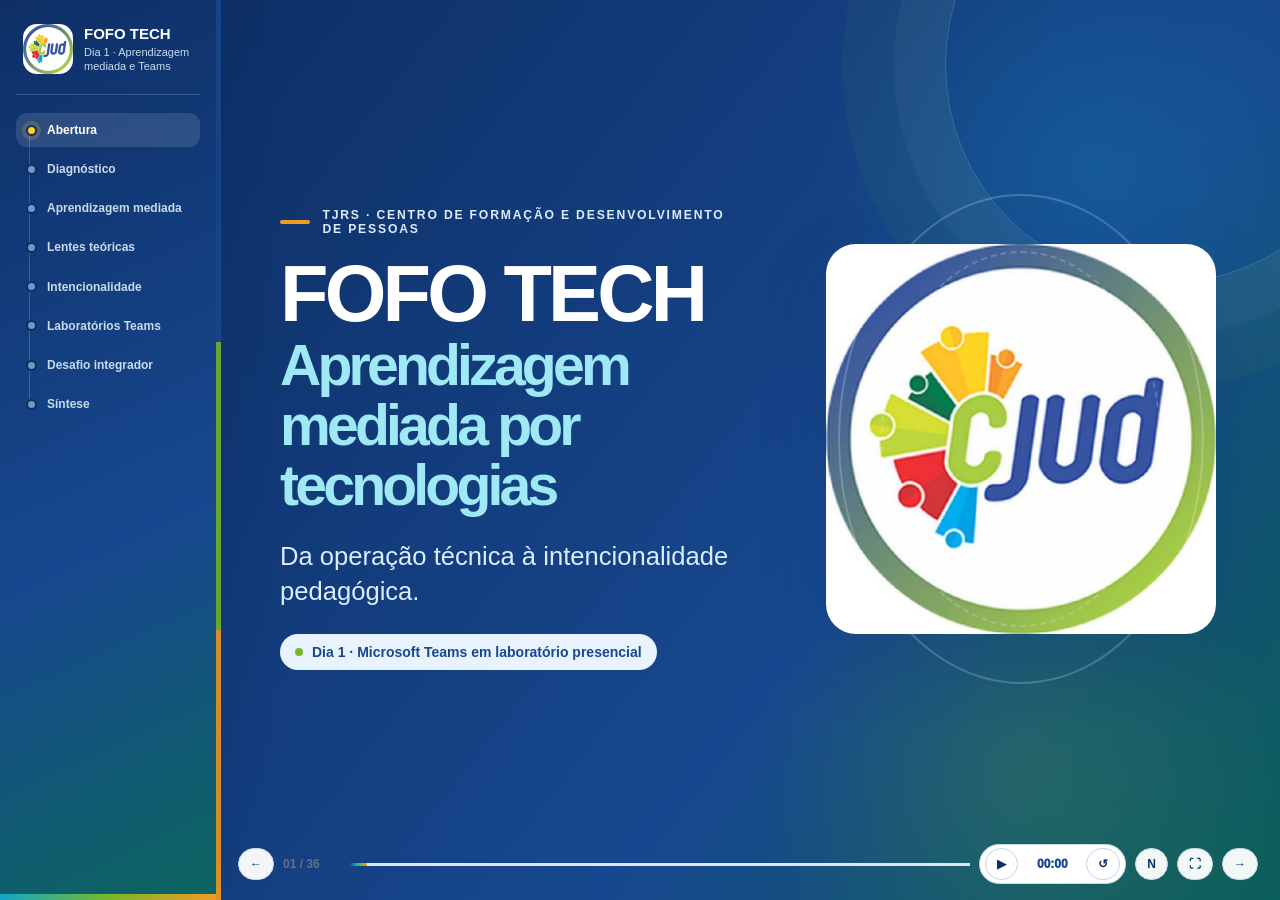
==== index.html @ 4499b5b6 "Publica apresentação FOFO TECH Dia 1 v0.2" ====
<!doctype html>
<html lang="pt-BR">
<head>
<meta charset="utf-8">
<meta name="viewport" content="width=device-width,initial-scale=1">
<title>FOFO TECH · Dia 1 · Aprendizagem mediada e Microsoft Teams</title>
<meta name="description" content="Apresentação interativa do Dia 1 do FOFO TECH para o TJRS.">
<style>
:root{
  --blue:#17488f;--navy:#0e2f66;--cyan:#12a7c7;--green:#76b82a;--orange:#f39a24;--yellow:#ffd21d;
  --ink:#15243a;--muted:#617087;--paper:#fff;--wash:#f4f8fc;--line:#dce5ef;
  --shadow:0 24px 70px rgba(14,47,102,.15);--soft-shadow:0 18px 55px rgba(14,47,102,.12);--side:216px;--ease:cubic-bezier(.22,1,.36,1)
}
*{box-sizing:border-box}html,body{width:100%;height:100%;margin:0;overflow:hidden;background:var(--navy);color:var(--ink)}
body{font-family:"Aptos","Segoe UI Variable Display","Segoe UI",Arial,sans-serif}button,input{font:inherit}
.sidebar{position:fixed;z-index:50;inset:0 auto 0 0;width:var(--side);padding:24px 16px 84px;color:#fff;background:linear-gradient(155deg,var(--navy),var(--blue) 60%,#0c665f);box-shadow:12px 0 38px rgba(9,45,92,.18);transition:.35s var(--ease)}
.sidebar:after{content:"";position:absolute;left:0;right:0;bottom:0;height:6px;background:linear-gradient(90deg,var(--cyan),var(--green),var(--orange))}
.brand{display:flex;align-items:center;gap:11px;padding:0 7px 20px;border-bottom:1px solid rgba(255,255,255,.16)}.brand img{width:50px;height:50px;border-radius:14px;object-fit:cover}.brand b{display:block;font-size:15px}.brand span{display:block;margin-top:4px;color:#c7ddf2;font-size:11px;line-height:1.25}
.nav{position:relative;display:grid;gap:5px;margin-top:18px}.nav:before{content:"";position:absolute;left:13px;top:14px;bottom:14px;width:1px;background:rgba(255,255,255,.18)}.nav button{position:relative;display:flex;align-items:center;gap:10px;width:100%;padding:10px;border:0;border-radius:11px;color:#c9dbed;background:transparent;text-align:left;font-size:12px;font-weight:750;line-height:1.18;cursor:pointer}.nav button:before{content:"";z-index:1;flex:0 0 auto;width:7px;height:7px;border:2px solid var(--navy);border-radius:50%;background:#7298c1}.nav button:hover,.nav button.active{color:#fff;background:rgba(255,255,255,.12)}.nav button.active:before{background:var(--yellow);box-shadow:0 0 0 4px rgba(255,210,29,.18)}
.deck{position:fixed;inset:0 0 0 var(--side);background:#fff;box-shadow:-14px 0 44px rgba(4,22,45,.18)}.slide{position:absolute;inset:0;display:grid;align-content:center;padding:50px clamp(58px,5vw,88px) 72px;overflow:hidden;background:radial-gradient(circle at 92% 12%,rgba(118,184,42,.08),transparent 28%),radial-gradient(circle at 84% 88%,rgba(243,154,36,.07),transparent 25%),linear-gradient(135deg,#fff 0 68%,#f2f7fc 100%);opacity:0;visibility:hidden;transform:translateX(4%) scale(.992);transition:opacity .28s var(--ease),transform .35s var(--ease),visibility 0s .4s}.slide.active{opacity:1;visibility:visible;transform:none;transition-delay:0s}.slide.leaving{visibility:visible;opacity:0;transform:translateX(-4%)}.slide>*{position:relative;z-index:3}.slide:before{content:"";position:absolute;right:-8vw;top:-12vw;width:34vw;aspect-ratio:1;border:1px solid rgba(23,72,143,.12);border-radius:50%;box-shadow:0 0 0 4vw rgba(18,167,199,.035),0 0 0 8vw rgba(118,184,42,.025)}.slide:after{content:"";position:absolute;left:0;top:0;width:5px;height:100%;background:linear-gradient(var(--blue) 0 38%,var(--green) 38% 70%,var(--orange) 70%)}
.circuit{position:absolute!important;z-index:1!important;inset:auto 3vw 3vh auto;width:min(38vw,610px);height:min(34vh,330px);opacity:.15}.circuit path{fill:none;stroke:var(--blue);stroke-width:2}.circuit circle{fill:var(--orange)}
h1,h2,h3,p{margin:0}h1,h2{max-width:1160px;font-family:"Aptos Display","Segoe UI Variable Display","Segoe UI",sans-serif;line-height:1.02;letter-spacing:-.048em}h1{font-size:clamp(52px,6.3vw,98px);font-weight:800}h2{font-size:clamp(42px,4.15vw,64px);font-weight:800}h3{font-size:clamp(22px,2.2vw,34px);line-height:1.08}.blue{color:var(--blue)}.green{color:#4f892f}.orange{color:#cb650f}.cyan{color:#087f99}.lead{max-width:1030px;margin-top:24px;color:var(--muted);font-size:clamp(20px,2vw,29px);line-height:1.4}.micro{color:var(--muted);font-size:clamp(13px,1.05vw,17px);line-height:1.4}.kicker{display:flex;align-items:center;gap:12px;margin-bottom:18px;color:var(--blue);font-size:clamp(12px,.95vw,15px);font-weight:900;letter-spacing:.15em;text-transform:uppercase}.kicker:before{content:"";width:36px;height:4px;border-radius:4px;background:var(--orange)}
.cover{color:#fff;background:radial-gradient(circle at 82% 18%,rgba(18,167,199,.2),transparent 23%),radial-gradient(circle at 76% 86%,rgba(118,184,42,.18),transparent 24%),linear-gradient(128deg,var(--navy),var(--blue) 62%,#0b5f59)}.cover:before{border-color:rgba(255,255,255,.18);box-shadow:0 0 0 4vw rgba(255,255,255,.035),0 0 0 8vw rgba(118,184,42,.05)}.cover .cover-grid{display:grid;grid-template-columns:1.28fr .72fr;gap:6vw;align-items:center}.cover .kicker,.cover .lead{color:#dcecff}.cover h1{font-size:clamp(58px,6.2vw,100px)}.cover h1 span{display:block;color:#9fe8f5;font-size:.72em;line-height:1.05}.logo-stage{position:relative;display:grid;place-items:center;min-height:58vh}.logo-stage:before,.logo-stage:after{content:"";position:absolute;border:2px solid rgba(255,255,255,.2);border-radius:50%}.logo-stage:before{inset:3%}.logo-stage:after{inset:14%;border-style:dashed}.logo-stage img{width:min(31vw,390px);aspect-ratio:1;object-fit:cover;border-radius:30px;box-shadow:var(--shadow)}
.pill{display:inline-flex;align-items:center;gap:9px;margin-top:24px;padding:10px 15px;border-radius:999px;background:#e8f3ff;color:var(--blue);font-size:14px;font-weight:850}.pill:before{content:"";width:8px;height:8px;border-radius:50%;background:var(--green)}
.split{display:grid;grid-template-columns:1.04fr .96fr;gap:clamp(34px,5vw,84px);align-items:center}.portrait{height:min(67vh,680px);overflow:hidden;border-radius:28px;background:var(--navy);box-shadow:var(--shadow);position:relative}.portrait:after{content:"";position:absolute;inset:0;border:1px solid rgba(255,255,255,.35);border-radius:inherit}.portrait img{width:100%;height:100%;object-fit:cover;object-position:center top}.bio h2{font-size:clamp(42px,4.7vw,74px)}.bio p{margin-top:18px;color:var(--muted);font-size:clamp(16px,1.28vw,20px);line-height:1.5}.tags{display:flex;flex-wrap:wrap;gap:8px;margin-top:22px}.tag{padding:8px 12px;border-radius:999px;background:#eaf3ff;color:var(--blue);font-size:12px;font-weight:850}
.grid{display:grid;grid-template-columns:repeat(var(--cols,3),1fr);gap:15px;margin-top:30px;max-width:1220px}.card{min-height:164px;padding:24px;border:1px solid var(--line);border-radius:20px;background:rgba(255,255,255,.94);box-shadow:0 10px 28px rgba(9,45,92,.06)}.card b{display:block;margin-bottom:13px;color:var(--blue);font-size:12px;font-weight:950;letter-spacing:.12em;text-transform:uppercase}.card p{font-size:clamp(16px,1.45vw,22px);line-height:1.3}.card small{display:block;margin-top:9px;color:var(--muted);font-size:clamp(13px,1vw,16px);line-height:1.4}.card.orange{border-top:5px solid var(--orange)}.card.green{border-top:5px solid var(--green)}.card.cyan{border-top:5px solid var(--cyan)}
.flow{display:flex;align-items:stretch;gap:10px;margin-top:34px;max-width:1220px}.step{position:relative;flex:1;display:grid;place-items:center;min-height:126px;padding:20px 14px;border:1px solid var(--line);border-radius:18px;background:#fff;text-align:center;font-size:clamp(15px,1.25vw,20px);font-weight:850}.step:not(:last-child):after{content:"›";position:absolute;z-index:5;right:-14px;top:50%;translate:0 -50%;display:grid;place-items:center;width:27px;height:27px;border-radius:50%;background:var(--orange);color:#fff;font-size:24px}.step span{display:block;margin-bottom:9px;color:var(--cyan);font-size:11px;letter-spacing:.1em}.step.hot{color:#fff;background:var(--blue);border-color:var(--blue)}.step.hot span{color:#bfefff}
.agenda{display:grid;grid-template-columns:1fr 1fr;gap:12px 32px;margin-top:28px;max-width:1160px}.agenda div{display:grid;grid-template-columns:74px 1fr;align-items:center;padding:14px 0;border-bottom:1px solid var(--line);font-size:clamp(16px,1.28vw,20px)}.agenda strong{color:var(--blue);font-size:1.2em}.agenda span{color:var(--muted)}
.case{max-width:1160px;padding:31px 37px;border-left:8px solid var(--orange);border-radius:0 22px 22px 0;background:#fff7ed;box-shadow:var(--shadow);font-size:clamp(23px,2.3vw,36px);line-height:1.35}.case em{color:var(--blue);font-style:normal;font-weight:850}.activity{--activity:var(--orange)}.activity:after{background:var(--activity)}.activity-meta{display:flex;flex-wrap:wrap;gap:9px;margin-top:21px}.activity-meta span{padding:8px 12px;border-radius:999px;background:#fff0df;color:#9a4f0d;font-size:13px;font-weight:850}.activity-meta span:first-child:before{content:"◷ ";font-size:16px}.activity-guide{display:grid;grid-template-columns:repeat(var(--cols,3),1fr);gap:14px;margin-top:27px;max-width:1200px}.activity-guide>div{padding:22px;border:1px solid var(--line);border-radius:18px;background:#fff}.activity-guide b{display:block;color:var(--blue);font-size:13px;letter-spacing:.1em;text-transform:uppercase}.activity-guide p,.activity-guide li{margin-top:10px;font-size:clamp(15px,1.2vw,19px);line-height:1.38}.activity-guide ol,.activity-guide ul{margin:8px 0 0;padding-left:20px}
.quote{max-width:1140px;font-size:clamp(39px,5vw,77px);line-height:1.07;letter-spacing:-.04em}.quote strong{color:var(--blue)}
.network{position:relative;width:min(77vh,720px);aspect-ratio:1;margin:auto}.network svg{position:absolute;inset:0;width:100%;height:100%}.network line{stroke:#a9c2db;stroke-width:2}.network-core{position:absolute;left:50%;top:50%;translate:-50% -50%;display:grid;place-items:center;width:30%;aspect-ratio:1;padding:18px;border-radius:50%;background:var(--blue);color:#fff;text-align:center;font-size:clamp(18px,1.8vw,27px);font-weight:900;box-shadow:0 18px 45px rgba(9,45,92,.25)}.node{position:absolute;width:31%;min-height:90px;display:grid;place-items:center;padding:13px;border:1px solid var(--line);border-radius:17px;background:#fff;box-shadow:0 9px 24px rgba(9,45,92,.08);text-align:center;font-size:clamp(13px,1.05vw,17px);font-weight:850}.n1{left:34.5%;top:0}.n2{right:0;top:25%}.n3{right:6%;bottom:8%}.n4{left:6%;bottom:8%}.n5{left:0;top:25%}
.matrix{width:min(1200px,100%);margin-top:27px;border-collapse:separate;border-spacing:0;overflow:hidden;border:1px solid var(--line);border-radius:18px;background:#fff;box-shadow:0 11px 30px rgba(9,45,92,.06);font-size:clamp(13px,1.02vw,17px)}.matrix th,.matrix td{padding:14px 16px;text-align:left;vertical-align:top;border-bottom:1px solid var(--line)}.matrix th{background:var(--blue);color:#fff;font-size:.8em;text-transform:uppercase;letter-spacing:.07em}.matrix tr:last-child td{border-bottom:0}.matrix td+td{border-left:1px solid var(--line)}.matrix td:first-child{color:var(--blue);font-weight:900}
.formula{display:grid;grid-template-columns:repeat(8,1fr);gap:8px;margin-top:34px;max-width:1250px}.formula div{position:relative;display:grid;place-items:center;min-height:120px;padding:15px;border:1px solid var(--line);border-radius:16px;background:#fff;text-align:center;font-size:clamp(14px,1.05vw,18px);font-weight:850}.formula div:not(:last-child):after{content:"›";position:absolute;right:-11px;z-index:4;color:var(--orange);font-size:26px}.formula div:nth-child(7){background:#eaf5ff;color:var(--blue)}.formula div:nth-child(8){background:var(--blue);color:#fff}
.lab{display:grid;grid-template-columns:.83fr 1.17fr;gap:34px;align-items:stretch;margin-top:24px;max-width:1210px}.lab-side{padding:27px;border-radius:22px;background:linear-gradient(145deg,var(--navy),var(--blue));color:#fff}.lab-side span{font-size:12px;font-weight:900;letter-spacing:.13em;text-transform:uppercase;color:#bceef7}.lab-side h3{margin-top:14px;font-size:clamp(29px,3vw,45px)}.lab-side p{margin-top:17px;color:#d8e7f6;font-size:clamp(15px,1.2vw,19px);line-height:1.42}.lab-body{display:grid;grid-template-columns:1fr 1fr;gap:14px}.lab-body div{padding:21px;border:1px solid var(--line);border-radius:18px;background:#fff}.lab-body b{display:block;margin-bottom:10px;color:var(--orange);font-size:12px;letter-spacing:.1em;text-transform:uppercase}.lab-body p{font-size:clamp(15px,1.16vw,18px);line-height:1.38}
.check{display:grid;gap:10px;margin-top:27px;max-width:1120px}.check div{display:grid;grid-template-columns:34px 1fr;gap:13px;align-items:center;padding:13px 16px;border:1px solid var(--line);border-radius:14px;background:#fff;font-size:clamp(16px,1.25vw,20px)}.check div:before{content:"✓";display:grid;place-items:center;width:30px;height:30px;border-radius:50%;background:#eaf6e4;color:#4f892f;font-weight:950}
.bigword{font-size:clamp(70px,11.5vw,174px);font-weight:950;line-height:.82;letter-spacing:-.07em;color:var(--blue)}
.chrome{position:fixed;z-index:60;left:calc(var(--side) + 22px);right:22px;bottom:16px;display:flex;align-items:center;gap:9px;color:var(--muted);font-size:12px;font-weight:850}.progress{height:3px;flex:1;background:#dce6ef}.progress i{display:block;height:100%;background:linear-gradient(90deg,var(--blue),var(--cyan),var(--green),var(--orange));transition:width .25s var(--ease)}.control{border:1px solid #c9d6e4;border-radius:999px;padding:8px 11px;background:rgba(255,255,255,.95);color:var(--navy);cursor:pointer}.control:hover,.control:focus-visible{outline:0;border-color:var(--blue);box-shadow:0 0 0 3px rgba(23,72,143,.12)}.counter{min-width:58px}.timer-wrap{position:relative}.timerbox{display:flex;align-items:center;gap:5px;padding:3px 5px;border:1px solid #c9d6e4;border-radius:999px;background:#fff}.timer{min-width:58px;border:0;background:transparent;color:var(--blue);font-weight:950;font-variant-numeric:tabular-nums;cursor:pointer}.timerbox.running{border-color:var(--green);box-shadow:0 0 0 3px rgba(118,184,42,.13)}.timerbox.done{border-color:var(--orange);background:#fff0e3}.timer-panel{position:absolute;right:0;bottom:calc(100% + 12px);width:320px;padding:18px;border:1px solid #c9d6e4;border-radius:20px;background:#fff;box-shadow:var(--shadow);opacity:0;visibility:hidden;translate:0 8px;transition:.2s var(--ease)}.timer-panel.open{opacity:1;visibility:visible;translate:0}.timer-panel-head{display:flex;justify-content:space-between;align-items:center;margin-bottom:13px}.timer-panel-head b{color:var(--navy);font-size:15px}.timer-close{border:0;background:transparent;font-size:21px;cursor:pointer}.timer-fields{display:grid;grid-template-columns:1fr 18px 1fr;align-items:end;gap:8px}.timer-field label{display:block;margin-bottom:5px;color:var(--muted);font-size:10px;text-transform:uppercase;letter-spacing:.1em}.timer-field input{width:100%;padding:9px;border:1px solid #c9d6e4;border-radius:10px;color:var(--navy);font-size:21px;font-weight:900;text-align:center}.timer-separator{padding-bottom:10px;color:var(--blue);font-size:22px;text-align:center}.timer-presets{display:flex;gap:6px;margin:12px 0}.timer-presets button{flex:1;padding:7px 3px;border:1px solid var(--line);border-radius:9px;background:var(--wash);color:var(--blue);font-size:11px;font-weight:900;cursor:pointer}.timer-actions{display:grid;grid-template-columns:1fr 1fr;gap:8px}.timer-actions button{padding:10px;border:0;border-radius:10px;background:var(--blue);color:#fff;font-size:12px;font-weight:900;cursor:pointer}.timer-actions button:last-child{background:#4f892f}
.notes{position:fixed;z-index:70;left:calc(var(--side) + 50%);bottom:58px;width:min(900px,calc(100% - var(--side) - 44px));max-height:44vh;overflow:auto;translate:-50% 25px;padding:19px 23px;border:1px solid #c9d6e4;border-radius:18px;background:rgba(255,255,255,.98);box-shadow:var(--shadow);opacity:0;visibility:hidden;transition:.25s var(--ease);line-height:1.45}.notes.show{opacity:1;visibility:visible;translate:-50% 0}.notes b{display:block;margin-bottom:5px;color:var(--blue)}.notes span{white-space:pre-line}.menu-toggle{position:fixed;z-index:85;left:18px;top:18px;display:none;width:45px;height:45px;place-items:center;border:1px solid #c9d6e4;border-radius:50%;background:#fff;color:var(--blue);font-size:22px;cursor:pointer}.menu-shade{position:fixed;z-index:45;inset:0;display:none;background:rgba(4,22,45,.42)}
:fullscreen,html.fullscreen-mode{--side:0px}:fullscreen .sidebar,html.fullscreen-mode .sidebar{transform:translateX(-105%);opacity:0;visibility:hidden;pointer-events:none}:fullscreen .deck,html.fullscreen-mode .deck{left:0}:fullscreen .chrome,html.fullscreen-mode .chrome{left:22px}:fullscreen .notes,html.fullscreen-mode .notes{left:50%;width:min(900px,calc(100% - 44px))}:fullscreen .menu-toggle,html.fullscreen-mode .menu-toggle{display:grid}:fullscreen.menu-open .sidebar,html.fullscreen-mode.menu-open .sidebar{transform:none;width:310px;opacity:1;visibility:visible;pointer-events:auto}:fullscreen.menu-open .menu-shade,html.fullscreen-mode.menu-open .menu-shade{display:block}
@media(max-width:980px){:root{--side:0px}.sidebar{display:none}.deck{left:0;box-shadow:none}.chrome{left:15px;right:15px}.slide{align-content:start;padding:54px 34px 100px;overflow-y:auto;overscroll-behavior:contain}.cover .cover-grid,.split,.lab{grid-template-columns:1fr}.logo-stage,.portrait{display:none}.grid{--cols:1!important}.formula{grid-template-columns:repeat(2,1fr)}.flow{display:grid;grid-template-columns:1fr 1fr}.notes{left:50%;width:calc(100% - 34px)}}
@media(max-width:640px){.slide{padding:62px 18px 104px}.slide h1{font-size:clamp(40px,14vw,50px)}.slide h2{font-size:clamp(30px,10vw,44px)}.card{min-height:0}.flow,.formula,.agenda,.activity-guide,.lab-body{grid-template-columns:1fr}.chrome{gap:5px}.progress{display:none}.control{padding:8px 9px}.timer-panel{position:fixed;left:14px;right:14px;bottom:72px;width:auto}}
@media(max-height:760px){.slide{padding-top:34px;padding-bottom:66px}.card{min-height:130px;padding:18px}.grid{margin-top:20px}.portrait{height:61vh}.activity-guide{margin-top:18px}.lab{margin-top:15px}.lab-side,.lab-body div{padding:17px}}
@media(prefers-reduced-motion:reduce){*,*::before,*::after{animation:none!important;transition:none!important}}
</style>
</head>
<body>
<button class="menu-toggle" id="menuToggle" aria-label="Abrir menu" aria-expanded="false" aria-controls="sidebar">☰</button><div class="menu-shade" id="menuShade"></div>
<aside class="sidebar" id="sidebar"><div class="brand"><img src="assets/logo-cjud.jpg" alt="Logo CJUD"><div><b>FOFO TECH</b><span>Dia 1 · Aprendizagem mediada e Teams</span></div></div><nav class="nav" id="nav" aria-label="Tópicos da apresentação"></nav></aside>
<main class="deck" id="deck">

<section class="slide cover active" data-topic="0" data-title="Capa" data-note="Abra situando o FOFO TECH como formação para decisões pedagógicas apoiadas por tecnologia. Reforce que o curso acontece presencialmente em laboratório e que as ferramentas serão experimentadas como meios, nunca como finalidade."><div class="cover-grid"><div><span class="kicker">TJRS · Centro de Formação e Desenvolvimento de Pessoas</span><h1>FOFO TECH<span>Aprendizagem mediada por tecnologias</span></h1><p class="lead">Da operação técnica à intencionalidade pedagógica.</p><span class="pill">Dia 1 · Microsoft Teams em laboratório presencial</span></div><div class="logo-stage"><img src="assets/logo-cjud.jpg" alt="Logo do CJUD"></div></div></section>

<section class="slide" data-topic="0" data-title="Fernando de Assis Alves" data-note="Apresente Fernando destacando a integração entre educação, comunicação e tecnologias. Evite ler o currículo; conecte a trajetória ao propósito do encontro."><div class="split"><div class="bio"><span class="kicker">Instrutor</span><h2>Fernando de Assis Alves</h2><p>Pedagogo, mestre em Educação e Comunicação pela UnB, doutorando em Educação pela Universidade de Lisboa e em Educação, Comunicação e Tecnologias pela UnB. Especialista em Gestão Pública e Sociedade.</p><p>Servidor do STJ, professor e formador na administração pública. Atua com educação, tecnologias, comunicação, inovação, inteligência artificial, políticas públicas e desenvolvimento de competências complexas.</p><div class="tags"><span class="tag">Educação</span><span class="tag">Tecnologias</span><span class="tag">Gestão pública</span><span class="tag">Competências</span></div></div><div class="portrait"><img src="assets/instrutor-fernando.jpg" alt="Fernando de Assis Alves"></div></div></section>

<section class="slide" data-topic="0" data-title="Ânderson Porto" data-note="Apresente Ânderson pela perspectiva aplicada: conceitos precisam se transformar em escolhas possíveis de desenho, mediação e avaliação. Conecte a especialização em tecnologias educacionais ao tema do dia."><div class="split"><div class="bio"><span class="kicker">Instrutor</span><h2>Ânderson Porto</h2><p>Facilitador, palestrante e instrutor há mais de 12 anos em programas formativos para órgãos do Poder Judiciário. Mestrando em Gestão Pública pela UnB e especialista em Inovação em Tecnologias Educacionais.</p><p>Atua em educação corporativa, desenho instrucional, desenvolvimento de lideranças, comunicação, negociação, inovação e equipes híbridas. Criador do Canvas de Negociação Criativa.</p><div class="tags"><span class="tag">Educação corporativa</span><span class="tag">Desenho instrucional</span><span class="tag">Inovação</span><span class="tag">Facilitação</span></div></div><div class="portrait"><img src="assets/instrutor-anderson.png" alt="Ânderson Porto"></div></div></section>

<section class="slide" data-topic="0" data-title="Nosso pacto de aprendizagem" data-note="Combine o uso do laboratório: prática direta, ajuda entre pares e cuidado com dados. Explique que o erro técnico será tratado como informação para aprender, não como constrangimento."><span class="kicker">Como vamos trabalhar</span><h2>Presença, prática e <span class="blue">propósito</span></h2><div class="grid" style="--cols:4"><div class="card cyan"><b>Experimentar</b><p>Operar recursos nas estações do laboratório.</p></div><div class="card green"><b>Conectar</b><p>Relacionar cada função a uma ação de aprendizagem.</p></div><div class="card orange"><b>Questionar</b><p>Avaliar ganhos, limites, riscos e alternativas.</p></div><div class="card"><b>Produzir</b><p>Sair com uma microatividade aplicável.</p></div></div></section>

<section class="slide" data-topic="0" data-title="Percurso do Dia 1" data-note="Apresente a lógica do dia. Os percentuais são deliberados enquanto a carga horária não estiver confirmada. Mostre que a maior parcela é prática."><span class="kicker">Arquitetura do Dia 1</span><h2>Compreender, experimentar, <span class="green">produzir</span></h2><div class="agenda"><div><strong>15%</strong><span>Diagnóstico e conhecimentos prévios</span></div><div><strong>20%</strong><span>Aprendizagem mediada e lentes teóricas</span></div><div><strong>45%</strong><span>Laboratórios técnico-pedagógicos</span></div><div><strong>15%</strong><span>Desafio integrador e feedback</span></div><div><strong>5%</strong><span>Síntese e ticket de saída</span></div></div></section>

<section class="slide" data-topic="0" data-title="Resultado do Dia 1" data-note="Leia o resultado e destaque os verbos observáveis: combinar, explicar e definir. Isso servirá de régua para selecionar o que entra ou não no dia."><span class="kicker">Ao final do Dia 1</span><div class="quote">Combinar recursos do Microsoft Teams em uma <strong>microatividade ativa</strong>, explicando a função pedagógica de cada recurso e definindo evidência, feedback, acessibilidade e contingência.</div></section>

<section class="slide activity" data-topic="1" data-title="Diagnóstico: ponto de partida" data-note="Peça que cada participante acesse o Forms em sua estação. Circule pelo laboratório e observe dificuldades de acesso sem expor ninguém. O timer pode ser ajustado clicando no relógio da barra inferior."><span class="kicker">Atividade diagnóstica · Microsoft Forms</span><h2>Como você aprende para resolver problemas reais?</h2><div class="activity-guide" style="--cols:3"><div><b>Individual</b><p>Responda ao diagnóstico em sua estação.</p></div><div><b>Em dupla</b><p>Compare um episódio de aprendizagem com a pessoa ao lado.</p></div><div><b>No coletivo</b><p>Observe padrões agregados, sem identificar respostas.</p></div></div><div class="activity-meta"><span>Tempo configurável</span><span>Uma estação por pessoa ou dupla</span><span>Sem finalidade classificatória</span></div></section>

<section class="slide activity" data-topic="1" data-title="Pergunta geradora" data-note="Dê tempo de silêncio antes das respostas. Pergunte onde estava o conhecimento e como a pessoa soube que aquela fonte era confiável."><span class="kicker">Evocação de experiência</span><div class="case">Pense em algo relevante que você aprendeu recentemente para resolver um problema profissional. <em>Onde estava o conhecimento de que você precisava?</em></div><div class="grid" style="--cols:3"><div class="card"><b>Pessoas</b><p>Quem ajudou a compreender, testar ou decidir?</p></div><div class="card"><b>Fontes</b><p>Que documentos, sistemas ou comunidades entraram na rede?</p></div><div class="card"><b>Critério</b><p>Como você avaliou a confiabilidade?</p></div></div></section>

<section class="slide" data-topic="1" data-title="Leitura do diagnóstico" data-note="Não use o diagnóstico para classificar participantes. Mostre como ele altera decisões: agrupamento, ritmo, exemplos e apoio técnico."><span class="kicker">Diagnóstico que regula o ensino</span><h2>Dados só têm valor quando <span class="orange">mudam a ação</span></h2><div class="flow"><div class="step"><span>1</span>Escutar repertórios</div><div class="step"><span>2</span>Identificar barreiras</div><div class="step"><span>3</span>Formar pares complementares</div><div class="step hot"><span>4</span>Ajustar mediação</div></div></section>

<section class="slide" data-topic="2" data-title="Tecnologia modifica a aprendizagem" data-note="Problematize a ideia de tecnologia como mero suporte. Peça exemplos de mudanças em tempo, espaço, autoria, memória e avaliação."><span class="kicker">Aprendizagem mediada</span><div class="quote">A tecnologia não apenas transporta conteúdos. Ela modifica <strong>o que fazemos, com quem fazemos e o que se torna visível.</strong></div></section>

<section class="slide" data-topic="2" data-title="O que se transforma" data-note="Faça leitura dialogada. Solicite um exemplo profissional para cada dimensão, evitando citar aplicativos sem descrever a mudança pedagógica."><span class="kicker">Seis dimensões</span><h2>O que muda quando a mediação é tecnológica?</h2><div class="grid" style="--cols:3"><div class="card"><b>Acesso</b><p>Quando e onde chegamos às fontes.</p></div><div class="card"><b>Conexão</b><p>Com quem construímos entendimento.</p></div><div class="card"><b>Representação</b><p>Como tornamos ideias visíveis.</p></div><div class="card"><b>Autoria</b><p>Quem cria, combina e transforma.</p></div><div class="card"><b>Feedback</b><p>Que retorno chega, quando e para quê.</p></div><div class="card"><b>Memória</b><p>O que fica registrado e recuperável.</p></div></div></section>

<section class="slide activity" data-topic="2" data-title="Mapa da aprendizagem mediada" data-note="Abra o Whiteboard e peça que cada participante adicione um problema e os nós de sua rede. Depois, conectem os nós com verbos. Se a plataforma falhar, use notas adesivas físicas."><div class="split"><div><span class="kicker">Atividade · Microsoft Whiteboard</span><h2>Desenhe sua rede de aprendizagem</h2><p class="lead">Conecte o problema a pessoas, experiências, documentos, comunidades, sistemas e tentativas.</p><div class="activity-meta"><span>Tempo configurável</span><span>Edição simultânea</span><span>Debriefing presencial</span></div></div><div class="network"><svg viewBox="0 0 600 600" aria-hidden="true"><line x1="300" y1="300" x2="300" y2="70"/><line x1="300" y1="300" x2="515" y2="205"/><line x1="300" y1="300" x2="450" y2="500"/><line x1="300" y1="300" x2="150" y2="500"/><line x1="300" y1="300" x2="85" y2="205"/></svg><div class="network-core">Problema profissional</div><div class="node n1">Pessoas</div><div class="node n2">Fontes</div><div class="node n3">Tecnologias</div><div class="node n4">Experiências</div><div class="node n5">Critérios</div></div></div></section>

<section class="slide" data-topic="2" data-title="Potência e risco" data-note="Ajude o grupo a evitar dois extremos: determinismo tecnológico e rejeição automática. Toda ampliação de possibilidade pode trazer uma nova barreira ou risco."><span class="kicker">Leitura crítica</span><h2>Toda ampliação pede uma <span class="orange">nova responsabilidade</span></h2><table class="matrix"><thead><tr><th>Possibilidade</th><th>Pergunta crítica</th><th>Risco a observar</th></tr></thead><tbody><tr><td>Mais acesso</td><td>A fonte é confiável e compreensível?</td><td>Sobrecarga e desinformação</td></tr><tr><td>Mais conexão</td><td>Há interação com propósito?</td><td>Dispersão e exclusão</td></tr><tr><td>Mais registro</td><td>Quem acessa, por quanto tempo e para quê?</td><td>Exposição e vigilância</td></tr><tr><td>Mais automação</td><td>Que julgamento continua humano?</td><td>Dependência e opacidade</td></tr></tbody></table></section>

<section class="slide" data-topic="3" data-title="Lentes sobre aprendizagem" data-note="Apresente as teorias como lentes complementares. Nenhuma ferramenta pertence a uma teoria. O desenho da atividade e as relações estabelecidas é que evidenciam pressupostos."><span class="kicker">Teorias como lentes, não rótulos</span><h2>Uma experiência, diferentes explicações</h2><div class="grid" style="--cols:3"><div class="card"><b>Cognitivismo</b><p>Atenção, memória e conhecimentos prévios.</p></div><div class="card"><b>Socioconstrutivismo</b><p>Significados construídos com outras pessoas.</p></div><div class="card"><b>Teoria da Atividade</b><p>Artefatos transformam o sistema de ação.</p></div><div class="card"><b>Experiencial</b><p>Experiência, reflexão, conceito e teste.</p></div><div class="card"><b>Conectivismo</b><p>Construir e percorrer redes de fontes.</p></div><div class="card"><b>Andragogia e heutagogia</b><p>Experiência, relevância e autonomia.</p></div></div></section>

<section class="slide activity" data-topic="3" data-title="Jigsaw de lentes" data-note="Organize grupos especialistas presenciais. Cada grupo registra sua leitura num documento compartilhado. Depois, reorganize fisicamente os grupos para a integração."><span class="kicker">Atividade · Jigsaw presencial</span><h2>Explique o mesmo caso por uma lente</h2><div class="flow"><div class="step"><span>GRUPO ESPECIALISTA</span>Ler e interpretar</div><div class="step"><span>REGISTRO</span>Papel do participante, formador e tecnologia</div><div class="step"><span>NOVOS GRUPOS</span>Ensinar sua lente</div><div class="step hot"><span>SÍNTESE</span>Construir explicação integrada</div></div><div class="activity-meta"><span>Tempo configurável</span><span>Grupos presenciais</span><span>Documento compartilhado</span></div></section>

<section class="slide" data-topic="3" data-title="Matriz das lentes" data-note="Use a matriz para sistematizar a atividade. Insista que o papel da tecnologia depende do desenho e não de uma propriedade pedagógica intrínseca."><span class="kicker">Síntese comparativa</span><h2>O que cada lente nos ajuda a enxergar?</h2><table class="matrix"><thead><tr><th>Lente</th><th>Foco</th><th>Papel do formador</th><th>Papel possível da tecnologia</th></tr></thead><tbody><tr><td>Cognitiva</td><td>Processamento e repertório</td><td>Organizar, sinalizar, recuperar</td><td>Representar, praticar, dar retorno</td></tr><tr><td>Social</td><td>Interação e construção conjunta</td><td>Mediar diálogo e conflito produtivo</td><td>Conectar e tornar a coautoria visível</td></tr><tr><td>Experiencial</td><td>Ação, reflexão e nova tentativa</td><td>Propor experiência e debriefing</td><td>Simular, registrar e apoiar revisão</td></tr><tr><td>Conectiva</td><td>Rede, atualização e confiabilidade</td><td>Curar fontes e desenvolver critérios</td><td>Ampliar conexões e recuperar conhecimento</td></tr></tbody></table></section>

<section class="slide activity" data-topic="3" data-title="Controvérsia sobre conectivismo" data-note="Faça votação inicial no Forms. Divida grupos para defesa e crítica, depois troque as posições. A meta não é vencer, mas construir um argumento mais robusto."><span class="kicker">Controvérsia estruturada</span><div class="case"><em>“No trabalho contemporâneo, saber conectar-se à fonte certa é mais importante do que possuir o conhecimento.”</em></div><div class="activity-guide" style="--cols:4"><div><b>1 · Votar</b><p>Posição individual inicial.</p></div><div><b>2 · Argumentar</b><p>Defesa ou crítica com evidências.</p></div><div><b>3 · Trocar</b><p>Fortalecer a posição contrária.</p></div><div><b>4 · Revisar</b><p>Nova posição justificada.</p></div></div><div class="activity-meta"><span>Tempo configurável</span><span>Forms + debate presencial</span></div></section>

<section class="slide" data-topic="4" data-title="Nunca a ferramenta pela ferramenta" data-note="Este é o princípio central do curso. Faça uma pausa depois da frase. Peça um exemplo de tecnologia usada sem necessidade pedagógica clara."><span class="kicker">Princípio FOFO TECH</span><div class="bigword">NUNCA</div><p class="lead">a ferramenta pela ferramenta.</p></section>

<section class="slide" data-topic="4" data-title="Sequência de decisão" data-note="Leia da esquerda para a direita. A ferramenta vem ao final da cadeia. Se a necessidade, o objetivo ou a evidência mudarem, a escolha tecnológica também pode mudar."><span class="kicker">Alinhamento técnico-pedagógico</span><h2>Escolher tecnologia é a <span class="blue">última decisão</span></h2><div class="formula"><div>Necessidade</div><div>Competência</div><div>Objetivo</div><div>Atividade</div><div>Evidência</div><div>Feedback</div><div>Função tecnológica</div><div>Ferramenta</div></div></section>

<section class="slide" data-topic="4" data-title="Critérios de escolha" data-note="Mostre que adequação pedagógica é necessária, mas não suficiente. A escolha precisa ser viável, inclusiva, segura e sustentável."><span class="kicker">Decisão responsável</span><h2>Uma boa escolha passa por <span class="green">quatro filtros</span></h2><div class="grid" style="--cols:4"><div class="card"><b>Pedagógico</b><p>Objetivo, ação, evidência, feedback e mediação.</p></div><div class="card"><b>Técnico</b><p>Acesso, estabilidade, interoperabilidade e suporte.</p></div><div class="card"><b>Humano</b><p>Usabilidade, acessibilidade e carga cognitiva.</p></div><div class="card"><b>Institucional</b><p>Dados, permissões, custo, retenção e continuidade.</p></div></div></section>

<section class="slide" data-topic="5" data-title="Microciclo dos laboratórios" data-note="Explique que todos os laboratórios repetem a mesma lógica. Essa repetição reduz carga extrínseca e permite comparar ferramentas por sua função pedagógica."><span class="kicker">Padrão de prática</span><h2>Do problema ao debriefing</h2><div class="flow"><div class="step"><span>1</span>Problema pedagógico</div><div class="step"><span>2</span>Demonstração curta</div><div class="step"><span>3</span>Prática na estação</div><div class="step"><span>4</span>Tradução pedagógica</div><div class="step"><span>5</span>Evidência e feedback</div><div class="step hot"><span>6</span>Debriefing</div></div></section>

<section class="slide" data-topic="5" data-title="Teams no laboratório presencial" data-note="Esclareça que Teams é bancada digital de experimentação. A colaboração real ocorre entre pessoas presentes. Reuniões e salas simultâneas serão simuladas com áudio controlado."><span class="kicker">Premissa operacional</span><h2>O Teams é a bancada digital. <span class="orange">A aprendizagem acontece entre pessoas.</span></h2><div class="grid" style="--cols:3"><div class="card"><b>Demonstração</b><p>Curta, projetada e focada no essencial.</p></div><div class="card"><b>Prática</b><p>Em estação individual ou dupla com papéis alternados.</p></div><div class="card"><b>Mediação</b><p>Formadores circulam, questionam e devolvem.</p></div></div></section>

<section class="slide activity" data-topic="5" data-title="Laboratório 1: equipes e canais" data-note="Demonstre publicação, respostas em tópico, menções e arquivos. Em seguida, peça que cada dupla configure um canal de teste para um caso."><span class="kicker">Laboratório 1</span><div class="lab"><div class="lab-side"><span>Teams · canais e arquivos</span><h3>Comunidade ou depósito?</h3><p>Como sustentar uma comunidade de aprendizagem sem transformar o canal em arquivo morto?</p></div><div class="lab-body"><div><b>Domínio técnico</b><p>Canal, publicação, tópico, menção e arquivo compartilhado.</p></div><div><b>Desafio</b><p>Criar contexto, pergunta decisória, regra de participação, fonte e produto esperado.</p></div><div><b>Metodologias</b><p>Estudo de caso, debate, projeto e comunidade de prática.</p></div><div><b>Evidência</b><p>Publicação estruturada e resposta argumentada, revisadas por outra dupla.</p></div></div></div><div class="activity-meta"><span>Tempo configurável</span><span>Operador + observador</span><span>Revisão cruzada</span></div></section>

<section class="slide activity" data-topic="5" data-title="Laboratório 2: reuniões e PowerPoint Live" data-note="Use apenas estações selecionadas com headset. Transformem três slides expositivos numa sequência com pergunta, interação, decisão e aplicação."><span class="kicker">Laboratório 2</span><div class="lab"><div class="lab-side"><span>Teams · reunião e apresentação</span><h3>Expor menos. Ativar mais.</h3><p>Como realizar um aporte conceitual curto sem reduzir o encontro a transmissão?</p></div><div class="lab-body"><div><b>Domínio técnico</b><p>Papéis, compartilhamento, PowerPoint Live, reações e legendas.</p></div><div><b>Desafio</b><p>Redesenhar três slides para incluir pergunta, decisão, interação e aplicação.</p></div><div><b>Metodologias</b><p>Exposição dialogada, instrução por pares e prática guiada.</p></div><div><b>Evidência</b><p>Roteiro de apresentação interativa testado em dupla.</p></div></div></div><div class="activity-meta"><span>Tempo configurável</span><span>Headsets e áudio controlado</span><span>Simulação técnica</span></div></section>

<section class="slide activity" data-topic="5" data-title="Laboratório 3: salas simultâneas" data-note="A metodologia será vivenciada em grupos físicos. A configuração das salas será testada por poucas estações. Observadores usam checklist e depois alternam papéis."><span class="kicker">Laboratório 3</span><div class="lab"><div class="lab-side"><span>Teams · breakout rooms</span><h3>Separar não é colaborar.</h3><p>Como criar interdependência, responsabilização e retorno produtivo?</p></div><div class="lab-body"><div><b>Domínio técnico</b><p>Criar salas, atribuir pessoas, definir tempo, circular e retornar.</p></div><div><b>Desafio</b><p>Desenhar instrução, papéis, produto, apoio e retorno à plenária.</p></div><div><b>Metodologias</b><p>Jigsaw, Phillips 66, estudo de caso, simulação e role-play.</p></div><div><b>Evidência</b><p>Roteiro de sala e produto coletivo com responsabilização individual.</p></div></div></div><div class="activity-meta"><span>Tempo configurável</span><span>Vivência presencial</span><span>Teste técnico controlado</span></div></section>

<section class="slide activity" data-topic="5" data-title="Laboratório 4: Forms e enquetes" data-note="Cada dupla cria uma questão conceitual com distratores plausíveis. Outra dupla responde, discute presencialmente e responde de novo. Compare justificativas, não apenas percentuais."><span class="kicker">Laboratório 4</span><div class="lab"><div class="lab-side"><span>Forms · diagnóstico e feedback</span><h3>Resposta não é aprendizagem.</h3><p>Como usar respostas para regular o ensino e promover revisão?</p></div><div class="lab-body"><div><b>Domínio técnico</b><p>Quiz, feedback, ramificação e leitura de resultados.</p></div><div><b>Desafio</b><p>Criar questão com erros plausíveis, aplicar antes e depois da discussão.</p></div><div><b>Metodologias</b><p>Instrução por pares, recuperação ativa e avaliação formativa.</p></div><div><b>Evidência</b><p>Mudança de resposta acompanhada de justificativa.</p></div></div></div><div class="activity-meta"><span>Tempo configurável</span><span>Resposta individual</span><span>Discussão presencial</span></div></section>

<section class="slide activity" data-topic="5" data-title="Laboratório 5: Whiteboard" data-note="Peça a edição simultânea de um mesmo quadro. O produto precisa terminar em análise e decisão, não em coleção de notas."><span class="kicker">Laboratório 5</span><div class="lab"><div class="lab-side"><span>Whiteboard · pensamento visível</span><h3>Do volume à síntese.</h3><p>Como transformar contribuições simultâneas em análise, prioridade e decisão?</p></div><div class="lab-body"><div><b>Domínio técnico</b><p>Notas, formas, agrupamento, comentários, modelos e exportação.</p></div><div><b>Desafio</b><p>Observar um caso, identificar pontos-chave, formular hipóteses e priorizar intervenção.</p></div><div><b>Metodologias</b><p>Problematização, design thinking, mapa conceitual e retrospectiva.</p></div><div><b>Evidência</b><p>Mapa organizado e decisão justificada.</p></div></div></div><div class="activity-meta"><span>Tempo configurável</span><span>Edição simultânea</span><span>Alternativa textual</span></div></section>

<section class="slide activity" data-topic="5" data-title="Laboratório 6: Loop" data-note="Cada dupla constrói um canvas de microatividade. Outra dupla comenta e a autora revisa. Se o Loop não estiver liberado, use documento compartilhado mantendo o mesmo objetivo."><span class="kicker">Laboratório 6</span><div class="lab"><div class="lab-side"><span>Loop · coautoria e continuidade</span><h3>Coletivo sem autoria difusa.</h3><p>Como tornar a produção conjunta visível e preservar responsabilidade individual?</p></div><div class="lab-body"><div><b>Domínio técnico</b><p>Componente, tabela, checklist, página, acesso e alterações.</p></div><div><b>Desafio</b><p>Produzir canvas com objetivo, ação, recurso, evidência, feedback e contingência.</p></div><div><b>Metodologias</b><p>Projeto, estudo de caso, participantes como designers e painel integrado.</p></div><div><b>Evidência</b><p>Canvas comentado, revisado e com histórico de contribuições.</p></div></div></div><div class="activity-meta"><span>Tempo configurável</span><span>Coautoria em dupla</span><span>Feedback e revisão</span></div></section>

<section class="slide" data-topic="5" data-title="Governança e contingência" data-note="Antes de usar qualquer recurso, verifique permissões, dados, acessibilidade e alternativa equivalente. Contingência não é uma versão empobrecida: deve preservar a finalidade pedagógica."><span class="kicker">Antes de clicar em iniciar</span><h2>Planeje também quando a tecnologia <span class="orange">não funciona</span></h2><div class="check"><div>Usar casos e dados fictícios, sem informações pessoais ou processuais.</div><div>Confirmar permissões, compartilhamento, retenção e acesso posterior.</div><div>Garantir alternativa acessível e equivalente ao produto esperado.</div><div>Preparar material local para indisponibilidade de internet ou plataforma.</div></div></section>

<section class="slide activity" data-topic="6" data-title="Desafio integrador" data-note="Entregue a cada equipe um objetivo de aprendizagem do contexto do Judiciário. Limite a escolha a no máximo dois recursos principais para forçar clareza de função."><span class="kicker">Desafio integrador do Dia 1</span><h2>Crie uma microatividade que <span class="green">mereça usar tecnologia</span></h2><div class="case">A partir de um objetivo formativo do Poder Judiciário, combine no máximo <em>dois recursos</em> do Teams e prepare uma demonstração curta para outra equipe.</div><div class="activity-meta"><span>Tempo configurável</span><span>Equipes presenciais</span><span>Uma ou duas estações</span></div></section>

<section class="slide" data-topic="6" data-title="Canvas da microatividade" data-note="Oriente as equipes a preencher na ordem apresentada. Se a ferramenta aparecer antes do objetivo e da ação, peça que voltem um passo."><span class="kicker">Produto esperado</span><h2>Canvas de desenho técnico-pedagógico</h2><div class="grid" style="--cols:4"><div class="card"><b>1 · Contexto</b><p>Público, necessidade, competência e objetivo.</p></div><div class="card"><b>2 · Experiência</b><p>Metodologia, ação e instruções.</p></div><div class="card"><b>3 · Evidência</b><p>Produto, critérios, feedback e revisão.</p></div><div class="card"><b>4 · Condições</b><p>Recurso, mediação, acessibilidade, dados e contingência.</p></div></div></section>

<section class="slide" data-topic="6" data-title="Rubrica de qualidade" data-note="Use a rubrica como ferramenta de melhoria. O nível consistente descreve um sistema coerente, não uma atividade cheia de recursos."><span class="kicker">Critérios de revisão</span><h2>Coerência antes de sofisticação</h2><table class="matrix"><thead><tr><th>Critério</th><th>Pergunta de qualidade</th></tr></thead><tbody><tr><td>Alinhamento</td><td>Objetivo, atividade, recurso e evidência formam um conjunto coerente?</td></tr><tr><td>Ação</td><td>O participante investiga, decide, produz, aplica ou revisa?</td></tr><tr><td>Feedback</td><td>O retorno orienta melhoria e nova tentativa?</td></tr><tr><td>Mediação</td><td>O formador problematiza, acompanha, devolve e sistematiza?</td></tr><tr><td>Governança</td><td>Acessibilidade, dados, permissões e mitigação estão planejados?</td></tr><tr><td>Contingência</td><td>A alternativa preserva a finalidade pedagógica?</td></tr></tbody></table></section>

<section class="slide activity" data-topic="6" data-title="Feedback entre pares" data-note="As equipes trocam de estação ou apresentam diante do artefato aberto. O feedback precisa deixar um registro sintético no canvas e ser seguido de revisão."><span class="kicker">Protocolo de feedback</span><h2>Ver, questionar, sugerir, <span class="blue">revisar</span></h2><div class="grid" style="--cols:4"><div class="card green"><b>Uma evidência</b><p>Onde há alinhamento claro?</p></div><div class="card cyan"><b>Uma pergunta</b><p>O que ainda precisa ser explicitado?</p></div><div class="card orange"><b>Uma sugestão</b><p>Que melhoria aumenta a aprendizagem?</p></div><div class="card"><b>Um limite</b><p>Quando seria melhor não usar a tecnologia?</p></div></div><div class="activity-meta"><span>Tempo configurável</span><span>Registro no canvas</span><span>Nova versão obrigatória</span></div></section>

<section class="slide" data-topic="7" data-title="Síntese do percurso" data-note="Retome a sequência central do dia. Peça ao grupo que dê exemplos do que mudou em suas decisões entre o diagnóstico e o desafio."><span class="kicker">Síntese</span><h2>Da curiosidade técnica à <span class="green">decisão pedagógica</span></h2><div class="flow"><div class="step"><span>COMPREENDER</span>Como aprendemos em redes</div><div class="step"><span>EXPERIMENTAR</span>O que os recursos tornam possível</div><div class="step"><span>JULGAR</span>Ganho, limite e condição de uso</div><div class="step hot"><span>PRODUZIR</span>Uma atividade coerente</div></div></section>

<section class="slide activity" data-topic="7" data-title="Ticket de saída" data-note="O ticket serve para regular o próximo encontro. Recolha respostas curtas e peça que identifiquem uma mudança concreta de critério, não apenas uma ferramenta preferida."><span class="kicker">Ticket de saída</span><h2>O que mudou no seu modo de escolher?</h2><div class="grid" style="--cols:3"><div class="card"><b>Antes</b><p>Eu escolhia uma ferramenta principalmente por...</p></div><div class="card"><b>Agora</b><p>Considero indispensável verificar...</p></div><div class="card"><b>Aplicação</b><p>Um recurso que usarei com nova intencionalidade é...</p></div><div class="card"><b>Evidência</b><p>O que permitirá observar será...</p></div><div class="card"><b>Limite</b><p>Eu rejeitaria esse recurso quando...</p></div><div class="card"><b>Próximo passo</b><p>Na minha atividade real, vou revisar...</p></div></div><div class="activity-meta"><span>Tempo configurável</span><span>Resposta individual</span><span>Insumo para o Dia 2</span></div></section>

<section class="slide cover" data-topic="7" data-title="Fechamento" data-note="Feche reforçando que domínio técnico é necessário, mas só ganha valor quando subordinado a uma intenção formativa clara."><div class="cover-grid"><div><span class="kicker">FOFO TECH · Dia 1</span><h1>Tecnologia com<span>intencionalidade pedagógica</span></h1><p class="lead">A ferramenta amplia possibilidades. O desenho transforma possibilidades em aprendizagem.</p></div><div class="logo-stage"><img src="assets/logo-cjud.jpg" alt="Logo do CJUD"></div></div></section>

</main>
<aside class="notes" id="notes"><b>Notas do apresentador</b><span id="noteText"></span></aside>
<footer class="chrome"><button class="control" id="prev" aria-label="Slide anterior">←</button><span class="counter" id="counter" aria-live="polite">01 / 36</span><div class="progress" role="progressbar" aria-label="Progresso da apresentação" aria-valuemin="1" aria-valuemax="36" aria-valuenow="1"><i id="bar"></i></div><div class="timer-wrap"><div class="timerbox" id="timerbox"><button class="control" id="timerToggle" aria-label="Iniciar ou pausar temporizador" title="Iniciar ou pausar (T)">▶</button><button class="timer" id="timer" aria-label="Definir tempo" title="Definir tempo">00:00</button><button class="control" id="timerReset" aria-label="Reiniciar temporizador" title="Reiniciar (R)">↺</button></div><div class="timer-panel" id="timerPanel" role="dialog" aria-label="Configurar temporizador"><div class="timer-panel-head"><b>Definir temporizador</b><button class="timer-close" id="timerClose" aria-label="Fechar temporizador">×</button></div><div class="timer-fields"><div class="timer-field"><label for="timerMinutes">Minutos</label><input id="timerMinutes" type="number" min="0" max="180" value="5"></div><div class="timer-separator">:</div><div class="timer-field"><label for="timerSeconds">Segundos</label><input id="timerSeconds" type="number" min="0" max="59" value="0"></div></div><div class="timer-presets"><button data-min="1">1 min</button><button data-min="3">3 min</button><button data-min="5">5 min</button><button data-min="10">10 min</button><button data-min="15">15 min</button></div><div class="timer-actions"><button id="timerApply">Aplicar</button><button id="timerPopout">Destacar ↗</button></div></div></div><button class="control" id="notesBtn" aria-label="Abrir notas do apresentador" title="Notas (N)">N</button><button class="control" id="full" aria-label="Alternar tela cheia" title="Tela cheia (F)">⛶</button><button class="control" id="next" aria-label="Próximo slide">→</button></footer>
<script>
const slides=[...document.querySelectorAll('.slide')],topicLabels={0:'Abertura',1:'Diagnóstico',2:'Aprendizagem mediada',3:'Lentes teóricas',4:'Intencionalidade',5:'Laboratórios Teams',6:'Desafio integrador',7:'Síntese'},navRoot=document.querySelector('#nav');
slides.filter(s=>s.classList.contains('activity')&&!s.dataset.duration).forEach(s=>{s.dataset.duration='configurável'});
[...new Set(slides.map(s=>s.dataset.topic))].forEach(topic=>{const button=document.createElement('button');button.type='button';button.dataset.topic=topic;button.textContent=topicLabels[topic]||slides.find(s=>s.dataset.topic===topic)?.dataset.title||`Tópico ${topic}`;navRoot.append(button)});
const nav=[...document.querySelectorAll('.nav button')];
const counter=document.querySelector('#counter'),bar=document.querySelector('#bar'),notes=document.querySelector('#notes'),noteText=document.querySelector('#noteText');
const timer=document.querySelector('#timer'),timerbox=document.querySelector('#timerbox'),timerToggle=document.querySelector('#timerToggle'),timerPanel=document.querySelector('#timerPanel'),timerMinutes=document.querySelector('#timerMinutes'),timerSeconds=document.querySelector('#timerSeconds');
let current=0,remaining=0,running=false,timerId=null,timerStart=0,timerWindow=null;
function show(i,back=false){i=Math.max(0,Math.min(slides.length-1,i));if(i===current&&slides[i].classList.contains('active')){paint();return}const old=slides[current];old.classList.remove('active');old.classList.toggle('leaving',!back);setTimeout(()=>old.classList.remove('leaving'),420);current=i;slides[current].classList.add('active');notes.classList.remove('show');pauseTimer();remaining=0;timerStart=0;paintTimer();paint();closeMenu()}
function paint(){counter.textContent=`${String(current+1).padStart(2,'0')} / ${String(slides.length).padStart(2,'0')}`;const percent=((current+1)/slides.length)*100;bar.style.width=`${percent}%`;document.querySelector('.progress').setAttribute('aria-valuenow',String(current+1));noteText.textContent=slides[current].dataset.note||'Sem notas para este slide.';nav.forEach(b=>{const active=b.dataset.topic===slides[current].dataset.topic;b.classList.toggle('active',active);b.setAttribute('aria-current',active?'true':'false')});document.title=`${slides[current].dataset.title} · FOFO TECH`;history.replaceState(null,'',`#${current+1}`)}
function advance(){show(current+1)}function retreat(){show(current-1,true)}
function timerText(){return `${String(Math.floor(remaining/60)).padStart(2,'0')}:${String(remaining%60).padStart(2,'0')}`}
function paintTimer(){const done=remaining===0&&timerStart>0;timer.textContent=timerText();timerbox.classList.toggle('running',running);timerbox.classList.toggle('done',done);timerToggle.textContent=running?'Ⅱ':'▶';if(timerWindow&&!timerWindow.closed)timerWindow.postMessage({type:'timer-state',text:timerText(),running,done},location.origin)}
function toggleTimer(){if(running){pauseTimer();return}if(remaining<=0){remaining=timerStart||300;timerStart=remaining}running=true;timerId=setInterval(()=>{remaining=Math.max(0,remaining-1);if(!remaining)pauseTimer();paintTimer()},1000);paintTimer()}
function pauseTimer(){running=false;clearInterval(timerId);paintTimer()}
function resetTimer(){pauseTimer();remaining=timerStart;paintTimer()}
function openTimer(){timerMinutes.value=Math.floor(remaining/60)||5;timerSeconds.value=remaining%60;timerPanel.classList.add('open');timer.setAttribute('aria-expanded','true');timerMinutes.focus();timerMinutes.select()}
function closeTimer(){timerPanel.classList.remove('open');timer.setAttribute('aria-expanded','false')}
function applyTimer(){pauseTimer();const m=Math.max(0,Math.min(180,Number(timerMinutes.value)||0)),s=Math.max(0,Math.min(59,Number(timerSeconds.value)||0));remaining=m*60+s;timerStart=remaining;paintTimer();closeTimer()}
function openTimerWindow(){if(timerWindow&&!timerWindow.closed){timerWindow.focus();paintTimer();return}timerWindow=window.open('','fofoTimer','popup,width=620,height=340,resizable=yes');if(!timerWindow){alert('Autorize pop-ups para destacar o temporizador.');return}timerWindow.document.write(`<!doctype html><html lang="pt-BR"><head><meta charset="utf-8"><title>Temporizador FOFO TECH</title><style>*{box-sizing:border-box}html,body{width:100%;height:100%;margin:0}body{display:grid;place-items:center;background:#092d5c;color:#fff;font-family:Aptos,"Segoe UI",Arial,sans-serif;transition:.25s}.shell{text-align:center}.label{font-size:20px;font-weight:850;letter-spacing:.16em;text-transform:uppercase;opacity:.72}.time{font-size:150px;font-weight:950;line-height:1;font-variant-numeric:tabular-nums;letter-spacing:-.07em}.state{font-size:18px;font-weight:800}body.running{background:#39782a}body.done{background:#bd5c0b}.pulse{animation:pulse .9s ease-in-out infinite alternate}@keyframes pulse{to{opacity:.55}}@media(prefers-reduced-motion:reduce){.pulse{animation:none}}</style></head><body><main class="shell"><div class="label">FOFO TECH · atividade</div><div class="time" id="time">${timerText()}</div><div class="state" id="state">Timer pausado</div></main><script>addEventListener('message',e=>{if(e.origin!==location.origin)return;const d=e.data;if(d.type!=='timer-state')return;time.textContent=d.text;state.textContent=d.done?'Tempo encerrado':d.running?'Timer em andamento':'Timer pausado';document.body.className=d.done?'done pulse':d.running?'running':''});opener.postMessage({type:'timer-ready'},location.origin)<\/script></body></html>`);timerWindow.document.close();closeTimer();setTimeout(paintTimer,100)}
function toggleMenu(){const open=document.documentElement.classList.toggle('menu-open');document.querySelector('#menuToggle').setAttribute('aria-expanded',String(open))}function closeMenu(){document.documentElement.classList.remove('menu-open');document.querySelector('#menuToggle').setAttribute('aria-expanded','false')}
nav.forEach(b=>b.onclick=()=>show(slides.findIndex(s=>s.dataset.topic===b.dataset.topic)));document.querySelector('#prev').onclick=retreat;document.querySelector('#next').onclick=advance;document.querySelector('#notesBtn').onclick=()=>notes.classList.toggle('show');document.querySelector('#full').onclick=()=>document.fullscreenElement?document.exitFullscreen():document.documentElement.requestFullscreen?.();document.querySelector('#menuToggle').onclick=toggleMenu;document.querySelector('#menuShade').onclick=closeMenu;timerToggle.onclick=toggleTimer;timer.onclick=openTimer;document.querySelector('#timerReset').onclick=resetTimer;document.querySelector('#timerClose').onclick=closeTimer;document.querySelector('#timerApply').onclick=applyTimer;document.querySelector('#timerPopout').onclick=openTimerWindow;document.querySelectorAll('[data-min]').forEach(b=>b.onclick=()=>{timerMinutes.value=b.dataset.min;timerSeconds.value=0});
addEventListener('message',e=>{if(e.origin===location.origin&&e.data?.type==='timer-ready')paintTimer()});addEventListener('fullscreenchange',()=>{document.documentElement.classList.toggle('fullscreen-mode',Boolean(document.fullscreenElement));if(!document.fullscreenElement)closeMenu()});
addEventListener('keydown',e=>{if(['INPUT','BUTTON'].includes(document.activeElement.tagName)&&!['Escape','Enter'].includes(e.key))return;if(e.key==='Enter'&&timerPanel.classList.contains('open')){applyTimer();return}if(['ArrowRight','PageDown',' '].includes(e.key)){e.preventDefault();advance()}if(['ArrowLeft','PageUp','Backspace'].includes(e.key)){e.preventDefault();retreat()}if(e.key.toLowerCase()==='n')notes.classList.toggle('show');if(e.key.toLowerCase()==='f')document.querySelector('#full').click();if(e.key.toLowerCase()==='t')toggleTimer();if(e.key.toLowerCase()==='r')resetTimer();if(e.key==='Home')show(0);if(e.key==='End')show(slides.length-1);if(e.key==='Escape'){closeMenu();closeTimer()}});
let touchStart=null;document.querySelector('#deck').addEventListener('touchstart',e=>{if(e.touches.length===1)touchStart={x:e.touches[0].clientX,y:e.touches[0].clientY}},{passive:true});document.querySelector('#deck').addEventListener('touchend',e=>{if(!touchStart||!e.changedTouches.length)return;const dx=e.changedTouches[0].clientX-touchStart.x,dy=e.changedTouches[0].clientY-touchStart.y;touchStart=null;if(Math.abs(dx)>60&&Math.abs(dx)>Math.abs(dy)*1.2)(dx<0?advance:retreat)()},{passive:true});
addEventListener('hashchange',()=>{const target=Number(location.hash.slice(1));if(Number.isFinite(target)&&target>=1&&target<=slides.length&&target-1!==current)show(target-1,target-1<current)});
const initial=Math.max(0,Math.min(slides.length-1,(Number(location.hash.slice(1))||1)-1));if(initial)show(initial);else paint();paintTimer();
</script>
</body>
</html>
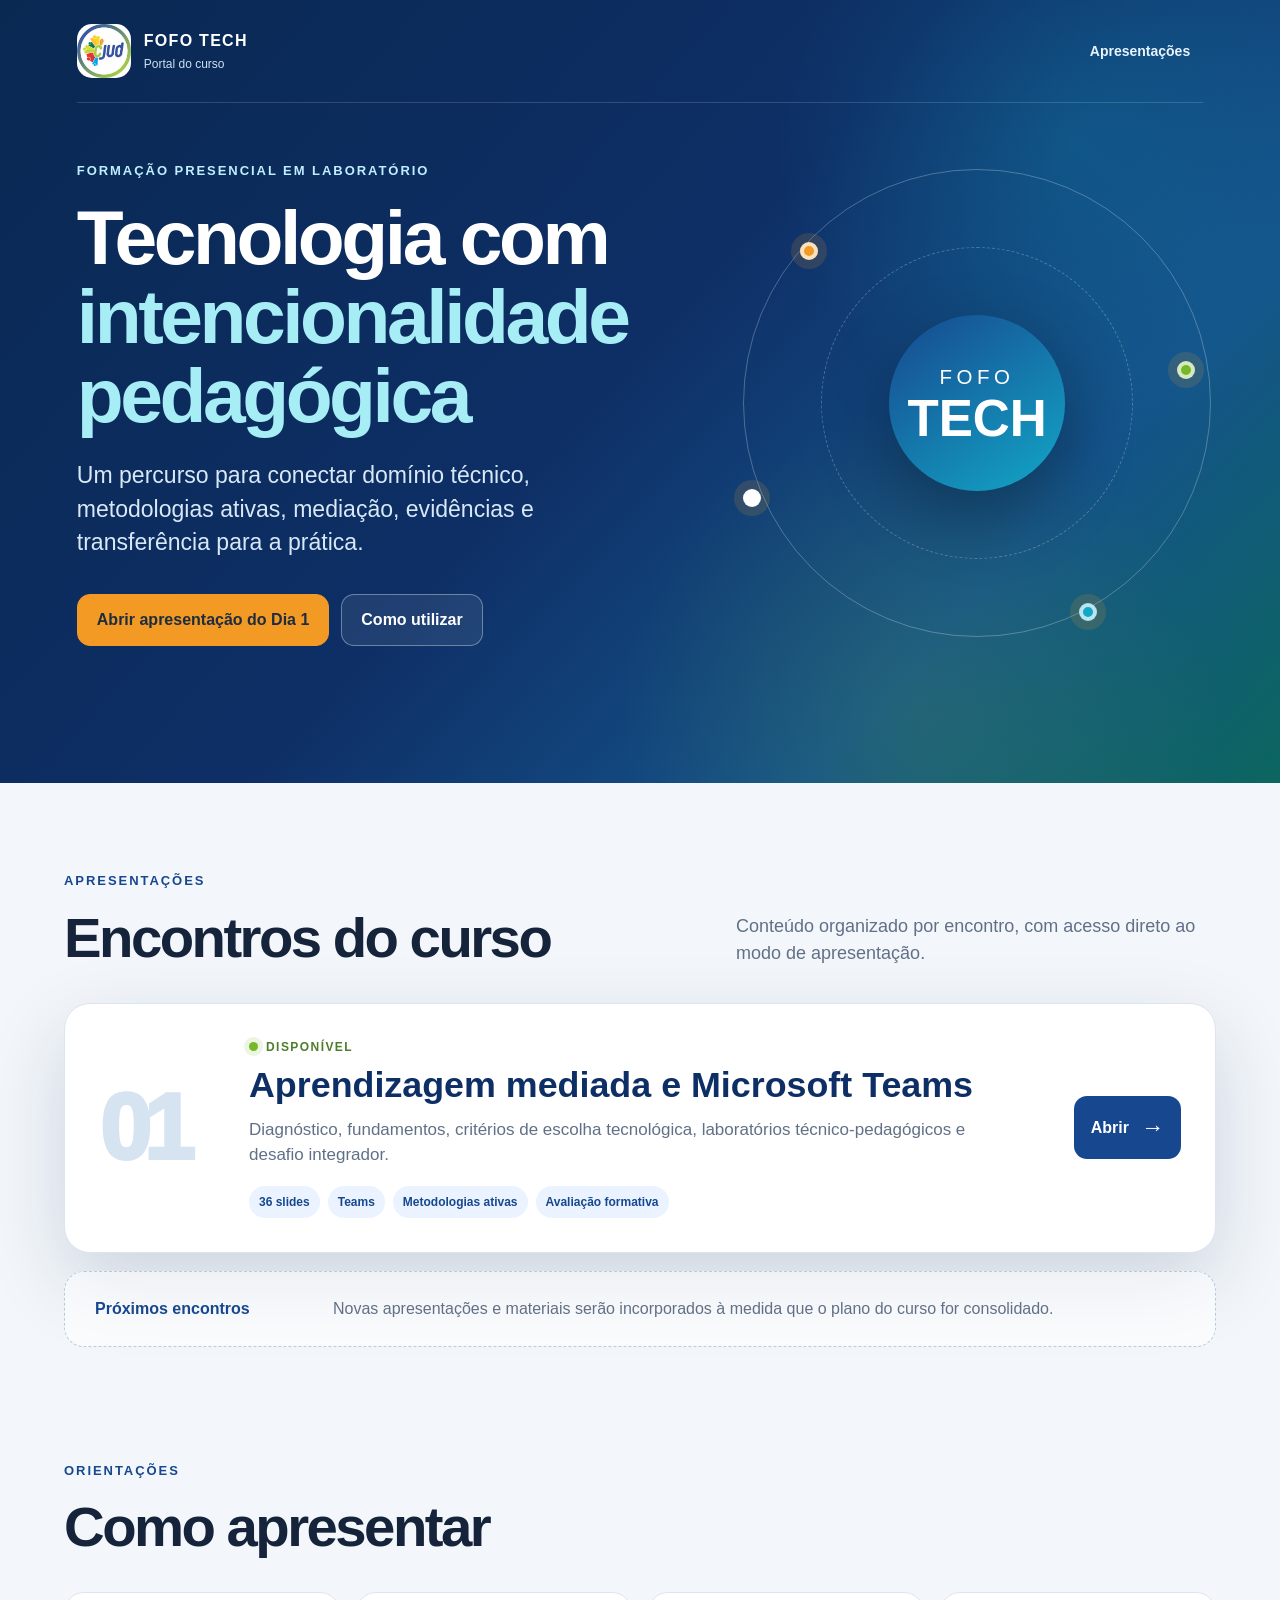
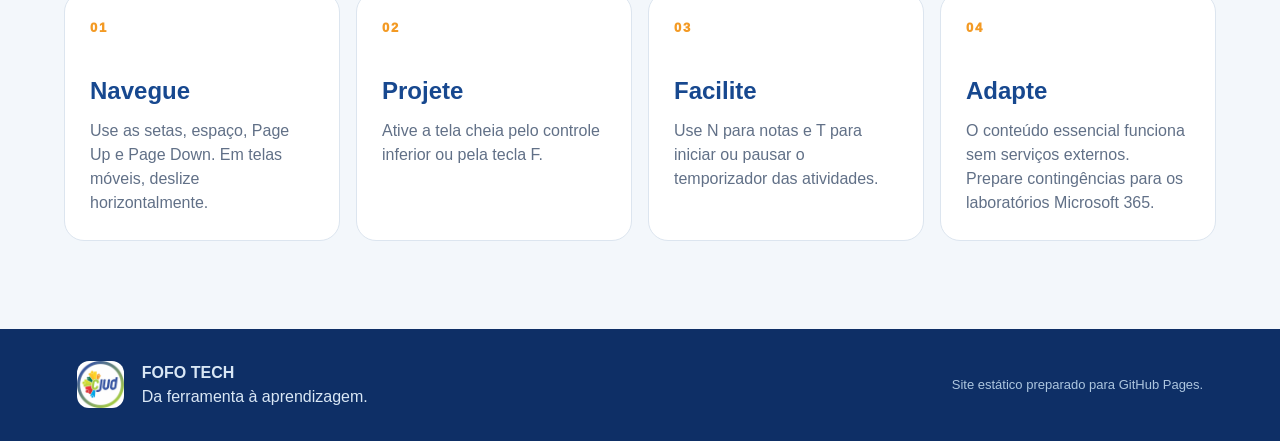
==== commit bf4c6633: "Adiciona portal e organiza apresentação do Dia 1" ====
--- a/index.html
+++ b/index.html
@@ -1,155 +1,77 @@
 <!doctype html>
 <html lang="pt-BR">
 <head>
-<meta charset="utf-8">
-<meta name="viewport" content="width=device-width,initial-scale=1">
-<title>FOFO TECH · Dia 1 · Aprendizagem mediada e Microsoft Teams</title>
-<meta name="description" content="Apresentação interativa do Dia 1 do FOFO TECH para o TJRS.">
-<style>
-:root{
-  --blue:#17488f;--navy:#0e2f66;--cyan:#12a7c7;--green:#76b82a;--orange:#f39a24;--yellow:#ffd21d;
-  --ink:#15243a;--muted:#617087;--paper:#fff;--wash:#f4f8fc;--line:#dce5ef;
-  --shadow:0 24px 70px rgba(14,47,102,.15);--soft-shadow:0 18px 55px rgba(14,47,102,.12);--side:216px;--ease:cubic-bezier(.22,1,.36,1)
-}
-*{box-sizing:border-box}html,body{width:100%;height:100%;margin:0;overflow:hidden;background:var(--navy);color:var(--ink)}
-body{font-family:"Aptos","Segoe UI Variable Display","Segoe UI",Arial,sans-serif}button,input{font:inherit}
-.sidebar{position:fixed;z-index:50;inset:0 auto 0 0;width:var(--side);padding:24px 16px 84px;color:#fff;background:linear-gradient(155deg,var(--navy),var(--blue) 60%,#0c665f);box-shadow:12px 0 38px rgba(9,45,92,.18);transition:.35s var(--ease)}
-.sidebar:after{content:"";position:absolute;left:0;right:0;bottom:0;height:6px;background:linear-gradient(90deg,var(--cyan),var(--green),var(--orange))}
-.brand{display:flex;align-items:center;gap:11px;padding:0 7px 20px;border-bottom:1px solid rgba(255,255,255,.16)}.brand img{width:50px;height:50px;border-radius:14px;object-fit:cover}.brand b{display:block;font-size:15px}.brand span{display:block;margin-top:4px;color:#c7ddf2;font-size:11px;line-height:1.25}
-.nav{position:relative;display:grid;gap:5px;margin-top:18px}.nav:before{content:"";position:absolute;left:13px;top:14px;bottom:14px;width:1px;background:rgba(255,255,255,.18)}.nav button{position:relative;display:flex;align-items:center;gap:10px;width:100%;padding:10px;border:0;border-radius:11px;color:#c9dbed;background:transparent;text-align:left;font-size:12px;font-weight:750;line-height:1.18;cursor:pointer}.nav button:before{content:"";z-index:1;flex:0 0 auto;width:7px;height:7px;border:2px solid var(--navy);border-radius:50%;background:#7298c1}.nav button:hover,.nav button.active{color:#fff;background:rgba(255,255,255,.12)}.nav button.active:before{background:var(--yellow);box-shadow:0 0 0 4px rgba(255,210,29,.18)}
-.deck{position:fixed;inset:0 0 0 var(--side);background:#fff;box-shadow:-14px 0 44px rgba(4,22,45,.18)}.slide{position:absolute;inset:0;display:grid;align-content:center;padding:50px clamp(58px,5vw,88px) 72px;overflow:hidden;background:radial-gradient(circle at 92% 12%,rgba(118,184,42,.08),transparent 28%),radial-gradient(circle at 84% 88%,rgba(243,154,36,.07),transparent 25%),linear-gradient(135deg,#fff 0 68%,#f2f7fc 100%);opacity:0;visibility:hidden;transform:translateX(4%) scale(.992);transition:opacity .28s var(--ease),transform .35s var(--ease),visibility 0s .4s}.slide.active{opacity:1;visibility:visible;transform:none;transition-delay:0s}.slide.leaving{visibility:visible;opacity:0;transform:translateX(-4%)}.slide>*{position:relative;z-index:3}.slide:before{content:"";position:absolute;right:-8vw;top:-12vw;width:34vw;aspect-ratio:1;border:1px solid rgba(23,72,143,.12);border-radius:50%;box-shadow:0 0 0 4vw rgba(18,167,199,.035),0 0 0 8vw rgba(118,184,42,.025)}.slide:after{content:"";position:absolute;left:0;top:0;width:5px;height:100%;background:linear-gradient(var(--blue) 0 38%,var(--green) 38% 70%,var(--orange) 70%)}
-.circuit{position:absolute!important;z-index:1!important;inset:auto 3vw 3vh auto;width:min(38vw,610px);height:min(34vh,330px);opacity:.15}.circuit path{fill:none;stroke:var(--blue);stroke-width:2}.circuit circle{fill:var(--orange)}
-h1,h2,h3,p{margin:0}h1,h2{max-width:1160px;font-family:"Aptos Display","Segoe UI Variable Display","Segoe UI",sans-serif;line-height:1.02;letter-spacing:-.048em}h1{font-size:clamp(52px,6.3vw,98px);font-weight:800}h2{font-size:clamp(42px,4.15vw,64px);font-weight:800}h3{font-size:clamp(22px,2.2vw,34px);line-height:1.08}.blue{color:var(--blue)}.green{color:#4f892f}.orange{color:#cb650f}.cyan{color:#087f99}.lead{max-width:1030px;margin-top:24px;color:var(--muted);font-size:clamp(20px,2vw,29px);line-height:1.4}.micro{color:var(--muted);font-size:clamp(13px,1.05vw,17px);line-height:1.4}.kicker{display:flex;align-items:center;gap:12px;margin-bottom:18px;color:var(--blue);font-size:clamp(12px,.95vw,15px);font-weight:900;letter-spacing:.15em;text-transform:uppercase}.kicker:before{content:"";width:36px;height:4px;border-radius:4px;background:var(--orange)}
-.cover{color:#fff;background:radial-gradient(circle at 82% 18%,rgba(18,167,199,.2),transparent 23%),radial-gradient(circle at 76% 86%,rgba(118,184,42,.18),transparent 24%),linear-gradient(128deg,var(--navy),var(--blue) 62%,#0b5f59)}.cover:before{border-color:rgba(255,255,255,.18);box-shadow:0 0 0 4vw rgba(255,255,255,.035),0 0 0 8vw rgba(118,184,42,.05)}.cover .cover-grid{display:grid;grid-template-columns:1.28fr .72fr;gap:6vw;align-items:center}.cover .kicker,.cover .lead{color:#dcecff}.cover h1{font-size:clamp(58px,6.2vw,100px)}.cover h1 span{display:block;color:#9fe8f5;font-size:.72em;line-height:1.05}.logo-stage{position:relative;display:grid;place-items:center;min-height:58vh}.logo-stage:before,.logo-stage:after{content:"";position:absolute;border:2px solid rgba(255,255,255,.2);border-radius:50%}.logo-stage:before{inset:3%}.logo-stage:after{inset:14%;border-style:dashed}.logo-stage img{width:min(31vw,390px);aspect-ratio:1;object-fit:cover;border-radius:30px;box-shadow:var(--shadow)}
-.pill{display:inline-flex;align-items:center;gap:9px;margin-top:24px;padding:10px 15px;border-radius:999px;background:#e8f3ff;color:var(--blue);font-size:14px;font-weight:850}.pill:before{content:"";width:8px;height:8px;border-radius:50%;background:var(--green)}
-.split{display:grid;grid-template-columns:1.04fr .96fr;gap:clamp(34px,5vw,84px);align-items:center}.portrait{height:min(67vh,680px);overflow:hidden;border-radius:28px;background:var(--navy);box-shadow:var(--shadow);position:relative}.portrait:after{content:"";position:absolute;inset:0;border:1px solid rgba(255,255,255,.35);border-radius:inherit}.portrait img{width:100%;height:100%;object-fit:cover;object-position:center top}.bio h2{font-size:clamp(42px,4.7vw,74px)}.bio p{margin-top:18px;color:var(--muted);font-size:clamp(16px,1.28vw,20px);line-height:1.5}.tags{display:flex;flex-wrap:wrap;gap:8px;margin-top:22px}.tag{padding:8px 12px;border-radius:999px;background:#eaf3ff;color:var(--blue);font-size:12px;font-weight:850}
-.grid{display:grid;grid-template-columns:repeat(var(--cols,3),1fr);gap:15px;margin-top:30px;max-width:1220px}.card{min-height:164px;padding:24px;border:1px solid var(--line);border-radius:20px;background:rgba(255,255,255,.94);box-shadow:0 10px 28px rgba(9,45,92,.06)}.card b{display:block;margin-bottom:13px;color:var(--blue);font-size:12px;font-weight:950;letter-spacing:.12em;text-transform:uppercase}.card p{font-size:clamp(16px,1.45vw,22px);line-height:1.3}.card small{display:block;margin-top:9px;color:var(--muted);font-size:clamp(13px,1vw,16px);line-height:1.4}.card.orange{border-top:5px solid var(--orange)}.card.green{border-top:5px solid var(--green)}.card.cyan{border-top:5px solid var(--cyan)}
-.flow{display:flex;align-items:stretch;gap:10px;margin-top:34px;max-width:1220px}.step{position:relative;flex:1;display:grid;place-items:center;min-height:126px;padding:20px 14px;border:1px solid var(--line);border-radius:18px;background:#fff;text-align:center;font-size:clamp(15px,1.25vw,20px);font-weight:850}.step:not(:last-child):after{content:"›";position:absolute;z-index:5;right:-14px;top:50%;translate:0 -50%;display:grid;place-items:center;width:27px;height:27px;border-radius:50%;background:var(--orange);color:#fff;font-size:24px}.step span{display:block;margin-bottom:9px;color:var(--cyan);font-size:11px;letter-spacing:.1em}.step.hot{color:#fff;background:var(--blue);border-color:var(--blue)}.step.hot span{color:#bfefff}
-.agenda{display:grid;grid-template-columns:1fr 1fr;gap:12px 32px;margin-top:28px;max-width:1160px}.agenda div{display:grid;grid-template-columns:74px 1fr;align-items:center;padding:14px 0;border-bottom:1px solid var(--line);font-size:clamp(16px,1.28vw,20px)}.agenda strong{color:var(--blue);font-size:1.2em}.agenda span{color:var(--muted)}
-.case{max-width:1160px;padding:31px 37px;border-left:8px solid var(--orange);border-radius:0 22px 22px 0;background:#fff7ed;box-shadow:var(--shadow);font-size:clamp(23px,2.3vw,36px);line-height:1.35}.case em{color:var(--blue);font-style:normal;font-weight:850}.activity{--activity:var(--orange)}.activity:after{background:var(--activity)}.activity-meta{display:flex;flex-wrap:wrap;gap:9px;margin-top:21px}.activity-meta span{padding:8px 12px;border-radius:999px;background:#fff0df;color:#9a4f0d;font-size:13px;font-weight:850}.activity-meta span:first-child:before{content:"◷ ";font-size:16px}.activity-guide{display:grid;grid-template-columns:repeat(var(--cols,3),1fr);gap:14px;margin-top:27px;max-width:1200px}.activity-guide>div{padding:22px;border:1px solid var(--line);border-radius:18px;background:#fff}.activity-guide b{display:block;color:var(--blue);font-size:13px;letter-spacing:.1em;text-transform:uppercase}.activity-guide p,.activity-guide li{margin-top:10px;font-size:clamp(15px,1.2vw,19px);line-height:1.38}.activity-guide ol,.activity-guide ul{margin:8px 0 0;padding-left:20px}
-.quote{max-width:1140px;font-size:clamp(39px,5vw,77px);line-height:1.07;letter-spacing:-.04em}.quote strong{color:var(--blue)}
-.network{position:relative;width:min(77vh,720px);aspect-ratio:1;margin:auto}.network svg{position:absolute;inset:0;width:100%;height:100%}.network line{stroke:#a9c2db;stroke-width:2}.network-core{position:absolute;left:50%;top:50%;translate:-50% -50%;display:grid;place-items:center;width:30%;aspect-ratio:1;padding:18px;border-radius:50%;background:var(--blue);color:#fff;text-align:center;font-size:clamp(18px,1.8vw,27px);font-weight:900;box-shadow:0 18px 45px rgba(9,45,92,.25)}.node{position:absolute;width:31%;min-height:90px;display:grid;place-items:center;padding:13px;border:1px solid var(--line);border-radius:17px;background:#fff;box-shadow:0 9px 24px rgba(9,45,92,.08);text-align:center;font-size:clamp(13px,1.05vw,17px);font-weight:850}.n1{left:34.5%;top:0}.n2{right:0;top:25%}.n3{right:6%;bottom:8%}.n4{left:6%;bottom:8%}.n5{left:0;top:25%}
-.matrix{width:min(1200px,100%);margin-top:27px;border-collapse:separate;border-spacing:0;overflow:hidden;border:1px solid var(--line);border-radius:18px;background:#fff;box-shadow:0 11px 30px rgba(9,45,92,.06);font-size:clamp(13px,1.02vw,17px)}.matrix th,.matrix td{padding:14px 16px;text-align:left;vertical-align:top;border-bottom:1px solid var(--line)}.matrix th{background:var(--blue);color:#fff;font-size:.8em;text-transform:uppercase;letter-spacing:.07em}.matrix tr:last-child td{border-bottom:0}.matrix td+td{border-left:1px solid var(--line)}.matrix td:first-child{color:var(--blue);font-weight:900}
-.formula{display:grid;grid-template-columns:repeat(8,1fr);gap:8px;margin-top:34px;max-width:1250px}.formula div{position:relative;display:grid;place-items:center;min-height:120px;padding:15px;border:1px solid var(--line);border-radius:16px;background:#fff;text-align:center;font-size:clamp(14px,1.05vw,18px);font-weight:850}.formula div:not(:last-child):after{content:"›";position:absolute;right:-11px;z-index:4;color:var(--orange);font-size:26px}.formula div:nth-child(7){background:#eaf5ff;color:var(--blue)}.formula div:nth-child(8){background:var(--blue);color:#fff}
-.lab{display:grid;grid-template-columns:.83fr 1.17fr;gap:34px;align-items:stretch;margin-top:24px;max-width:1210px}.lab-side{padding:27px;border-radius:22px;background:linear-gradient(145deg,var(--navy),var(--blue));color:#fff}.lab-side span{font-size:12px;font-weight:900;letter-spacing:.13em;text-transform:uppercase;color:#bceef7}.lab-side h3{margin-top:14px;font-size:clamp(29px,3vw,45px)}.lab-side p{margin-top:17px;color:#d8e7f6;font-size:clamp(15px,1.2vw,19px);line-height:1.42}.lab-body{display:grid;grid-template-columns:1fr 1fr;gap:14px}.lab-body div{padding:21px;border:1px solid var(--line);border-radius:18px;background:#fff}.lab-body b{display:block;margin-bottom:10px;color:var(--orange);font-size:12px;letter-spacing:.1em;text-transform:uppercase}.lab-body p{font-size:clamp(15px,1.16vw,18px);line-height:1.38}
-.check{display:grid;gap:10px;margin-top:27px;max-width:1120px}.check div{display:grid;grid-template-columns:34px 1fr;gap:13px;align-items:center;padding:13px 16px;border:1px solid var(--line);border-radius:14px;background:#fff;font-size:clamp(16px,1.25vw,20px)}.check div:before{content:"✓";display:grid;place-items:center;width:30px;height:30px;border-radius:50%;background:#eaf6e4;color:#4f892f;font-weight:950}
-.bigword{font-size:clamp(70px,11.5vw,174px);font-weight:950;line-height:.82;letter-spacing:-.07em;color:var(--blue)}
-.chrome{position:fixed;z-index:60;left:calc(var(--side) + 22px);right:22px;bottom:16px;display:flex;align-items:center;gap:9px;color:var(--muted);font-size:12px;font-weight:850}.progress{height:3px;flex:1;background:#dce6ef}.progress i{display:block;height:100%;background:linear-gradient(90deg,var(--blue),var(--cyan),var(--green),var(--orange));transition:width .25s var(--ease)}.control{border:1px solid #c9d6e4;border-radius:999px;padding:8px 11px;background:rgba(255,255,255,.95);color:var(--navy);cursor:pointer}.control:hover,.control:focus-visible{outline:0;border-color:var(--blue);box-shadow:0 0 0 3px rgba(23,72,143,.12)}.counter{min-width:58px}.timer-wrap{position:relative}.timerbox{display:flex;align-items:center;gap:5px;padding:3px 5px;border:1px solid #c9d6e4;border-radius:999px;background:#fff}.timer{min-width:58px;border:0;background:transparent;color:var(--blue);font-weight:950;font-variant-numeric:tabular-nums;cursor:pointer}.timerbox.running{border-color:var(--green);box-shadow:0 0 0 3px rgba(118,184,42,.13)}.timerbox.done{border-color:var(--orange);background:#fff0e3}.timer-panel{position:absolute;right:0;bottom:calc(100% + 12px);width:320px;padding:18px;border:1px solid #c9d6e4;border-radius:20px;background:#fff;box-shadow:var(--shadow);opacity:0;visibility:hidden;translate:0 8px;transition:.2s var(--ease)}.timer-panel.open{opacity:1;visibility:visible;translate:0}.timer-panel-head{display:flex;justify-content:space-between;align-items:center;margin-bottom:13px}.timer-panel-head b{color:var(--navy);font-size:15px}.timer-close{border:0;background:transparent;font-size:21px;cursor:pointer}.timer-fields{display:grid;grid-template-columns:1fr 18px 1fr;align-items:end;gap:8px}.timer-field label{display:block;margin-bottom:5px;color:var(--muted);font-size:10px;text-transform:uppercase;letter-spacing:.1em}.timer-field input{width:100%;padding:9px;border:1px solid #c9d6e4;border-radius:10px;color:var(--navy);font-size:21px;font-weight:900;text-align:center}.timer-separator{padding-bottom:10px;color:var(--blue);font-size:22px;text-align:center}.timer-presets{display:flex;gap:6px;margin:12px 0}.timer-presets button{flex:1;padding:7px 3px;border:1px solid var(--line);border-radius:9px;background:var(--wash);color:var(--blue);font-size:11px;font-weight:900;cursor:pointer}.timer-actions{display:grid;grid-template-columns:1fr 1fr;gap:8px}.timer-actions button{padding:10px;border:0;border-radius:10px;background:var(--blue);color:#fff;font-size:12px;font-weight:900;cursor:pointer}.timer-actions button:last-child{background:#4f892f}
-.notes{position:fixed;z-index:70;left:calc(var(--side) + 50%);bottom:58px;width:min(900px,calc(100% - var(--side) - 44px));max-height:44vh;overflow:auto;translate:-50% 25px;padding:19px 23px;border:1px solid #c9d6e4;border-radius:18px;background:rgba(255,255,255,.98);box-shadow:var(--shadow);opacity:0;visibility:hidden;transition:.25s var(--ease);line-height:1.45}.notes.show{opacity:1;visibility:visible;translate:-50% 0}.notes b{display:block;margin-bottom:5px;color:var(--blue)}.notes span{white-space:pre-line}.menu-toggle{position:fixed;z-index:85;left:18px;top:18px;display:none;width:45px;height:45px;place-items:center;border:1px solid #c9d6e4;border-radius:50%;background:#fff;color:var(--blue);font-size:22px;cursor:pointer}.menu-shade{position:fixed;z-index:45;inset:0;display:none;background:rgba(4,22,45,.42)}
-:fullscreen,html.fullscreen-mode{--side:0px}:fullscreen .sidebar,html.fullscreen-mode .sidebar{transform:translateX(-105%);opacity:0;visibility:hidden;pointer-events:none}:fullscreen .deck,html.fullscreen-mode .deck{left:0}:fullscreen .chrome,html.fullscreen-mode .chrome{left:22px}:fullscreen .notes,html.fullscreen-mode .notes{left:50%;width:min(900px,calc(100% - 44px))}:fullscreen .menu-toggle,html.fullscreen-mode .menu-toggle{display:grid}:fullscreen.menu-open .sidebar,html.fullscreen-mode.menu-open .sidebar{transform:none;width:310px;opacity:1;visibility:visible;pointer-events:auto}:fullscreen.menu-open .menu-shade,html.fullscreen-mode.menu-open .menu-shade{display:block}
-@media(max-width:980px){:root{--side:0px}.sidebar{display:none}.deck{left:0;box-shadow:none}.chrome{left:15px;right:15px}.slide{align-content:start;padding:54px 34px 100px;overflow-y:auto;overscroll-behavior:contain}.cover .cover-grid,.split,.lab{grid-template-columns:1fr}.logo-stage,.portrait{display:none}.grid{--cols:1!important}.formula{grid-template-columns:repeat(2,1fr)}.flow{display:grid;grid-template-columns:1fr 1fr}.notes{left:50%;width:calc(100% - 34px)}}
-@media(max-width:640px){.slide{padding:62px 18px 104px}.slide h1{font-size:clamp(40px,14vw,50px)}.slide h2{font-size:clamp(30px,10vw,44px)}.card{min-height:0}.flow,.formula,.agenda,.activity-guide,.lab-body{grid-template-columns:1fr}.chrome{gap:5px}.progress{display:none}.control{padding:8px 9px}.timer-panel{position:fixed;left:14px;right:14px;bottom:72px;width:auto}}
-@media(max-height:760px){.slide{padding-top:34px;padding-bottom:66px}.card{min-height:130px;padding:18px}.grid{margin-top:20px}.portrait{height:61vh}.activity-guide{margin-top:18px}.lab{margin-top:15px}.lab-side,.lab-body div{padding:17px}}
-@media(prefers-reduced-motion:reduce){*,*::before,*::after{animation:none!important;transition:none!important}}
-</style>
+  <meta charset="utf-8">
+  <meta name="viewport" content="width=device-width, initial-scale=1">
+  <meta name="description" content="Portal do curso FOFO TECH: apresentações e materiais para aprendizagem mediada por tecnologias.">
+  <meta name="theme-color" content="#0e2f66">
+  <title>FOFO TECH | Portal do curso</title>
+  <link rel="icon" href="./assets/logo-cjud.jpg">
+  <link rel="stylesheet" href="./assets/portal.css">
+  <script src="./assets/portal.js" defer></script>
 </head>
 <body>
-<button class="menu-toggle" id="menuToggle" aria-label="Abrir menu" aria-expanded="false" aria-controls="sidebar">☰</button><div class="menu-shade" id="menuShade"></div>
-<aside class="sidebar" id="sidebar"><div class="brand"><img src="assets/logo-cjud.jpg" alt="Logo CJUD"><div><b>FOFO TECH</b><span>Dia 1 · Aprendizagem mediada e Teams</span></div></div><nav class="nav" id="nav" aria-label="Tópicos da apresentação"></nav></aside>
-<main class="deck" id="deck">
-
-<section class="slide cover active" data-topic="0" data-title="Capa" data-note="Abra situando o FOFO TECH como formação para decisões pedagógicas apoiadas por tecnologia. Reforce que o curso acontece presencialmente em laboratório e que as ferramentas serão experimentadas como meios, nunca como finalidade."><div class="cover-grid"><div><span class="kicker">TJRS · Centro de Formação e Desenvolvimento de Pessoas</span><h1>FOFO TECH<span>Aprendizagem mediada por tecnologias</span></h1><p class="lead">Da operação técnica à intencionalidade pedagógica.</p><span class="pill">Dia 1 · Microsoft Teams em laboratório presencial</span></div><div class="logo-stage"><img src="assets/logo-cjud.jpg" alt="Logo do CJUD"></div></div></section>
-
-<section class="slide" data-topic="0" data-title="Fernando de Assis Alves" data-note="Apresente Fernando destacando a integração entre educação, comunicação e tecnologias. Evite ler o currículo; conecte a trajetória ao propósito do encontro."><div class="split"><div class="bio"><span class="kicker">Instrutor</span><h2>Fernando de Assis Alves</h2><p>Pedagogo, mestre em Educação e Comunicação pela UnB, doutorando em Educação pela Universidade de Lisboa e em Educação, Comunicação e Tecnologias pela UnB. Especialista em Gestão Pública e Sociedade.</p><p>Servidor do STJ, professor e formador na administração pública. Atua com educação, tecnologias, comunicação, inovação, inteligência artificial, políticas públicas e desenvolvimento de competências complexas.</p><div class="tags"><span class="tag">Educação</span><span class="tag">Tecnologias</span><span class="tag">Gestão pública</span><span class="tag">Competências</span></div></div><div class="portrait"><img src="assets/instrutor-fernando.jpg" alt="Fernando de Assis Alves"></div></div></section>
-
-<section class="slide" data-topic="0" data-title="Ânderson Porto" data-note="Apresente Ânderson pela perspectiva aplicada: conceitos precisam se transformar em escolhas possíveis de desenho, mediação e avaliação. Conecte a especialização em tecnologias educacionais ao tema do dia."><div class="split"><div class="bio"><span class="kicker">Instrutor</span><h2>Ânderson Porto</h2><p>Facilitador, palestrante e instrutor há mais de 12 anos em programas formativos para órgãos do Poder Judiciário. Mestrando em Gestão Pública pela UnB e especialista em Inovação em Tecnologias Educacionais.</p><p>Atua em educação corporativa, desenho instrucional, desenvolvimento de lideranças, comunicação, negociação, inovação e equipes híbridas. Criador do Canvas de Negociação Criativa.</p><div class="tags"><span class="tag">Educação corporativa</span><span class="tag">Desenho instrucional</span><span class="tag">Inovação</span><span class="tag">Facilitação</span></div></div><div class="portrait"><img src="assets/instrutor-anderson.png" alt="Ânderson Porto"></div></div></section>
-
-<section class="slide" data-topic="0" data-title="Nosso pacto de aprendizagem" data-note="Combine o uso do laboratório: prática direta, ajuda entre pares e cuidado com dados. Explique que o erro técnico será tratado como informação para aprender, não como constrangimento."><span class="kicker">Como vamos trabalhar</span><h2>Presença, prática e <span class="blue">propósito</span></h2><div class="grid" style="--cols:4"><div class="card cyan"><b>Experimentar</b><p>Operar recursos nas estações do laboratório.</p></div><div class="card green"><b>Conectar</b><p>Relacionar cada função a uma ação de aprendizagem.</p></div><div class="card orange"><b>Questionar</b><p>Avaliar ganhos, limites, riscos e alternativas.</p></div><div class="card"><b>Produzir</b><p>Sair com uma microatividade aplicável.</p></div></div></section>
-
-<section class="slide" data-topic="0" data-title="Percurso do Dia 1" data-note="Apresente a lógica do dia. Os percentuais são deliberados enquanto a carga horária não estiver confirmada. Mostre que a maior parcela é prática."><span class="kicker">Arquitetura do Dia 1</span><h2>Compreender, experimentar, <span class="green">produzir</span></h2><div class="agenda"><div><strong>15%</strong><span>Diagnóstico e conhecimentos prévios</span></div><div><strong>20%</strong><span>Aprendizagem mediada e lentes teóricas</span></div><div><strong>45%</strong><span>Laboratórios técnico-pedagógicos</span></div><div><strong>15%</strong><span>Desafio integrador e feedback</span></div><div><strong>5%</strong><span>Síntese e ticket de saída</span></div></div></section>
-
-<section class="slide" data-topic="0" data-title="Resultado do Dia 1" data-note="Leia o resultado e destaque os verbos observáveis: combinar, explicar e definir. Isso servirá de régua para selecionar o que entra ou não no dia."><span class="kicker">Ao final do Dia 1</span><div class="quote">Combinar recursos do Microsoft Teams em uma <strong>microatividade ativa</strong>, explicando a função pedagógica de cada recurso e definindo evidência, feedback, acessibilidade e contingência.</div></section>
-
-<section class="slide activity" data-topic="1" data-title="Diagnóstico: ponto de partida" data-note="Peça que cada participante acesse o Forms em sua estação. Circule pelo laboratório e observe dificuldades de acesso sem expor ninguém. O timer pode ser ajustado clicando no relógio da barra inferior."><span class="kicker">Atividade diagnóstica · Microsoft Forms</span><h2>Como você aprende para resolver problemas reais?</h2><div class="activity-guide" style="--cols:3"><div><b>Individual</b><p>Responda ao diagnóstico em sua estação.</p></div><div><b>Em dupla</b><p>Compare um episódio de aprendizagem com a pessoa ao lado.</p></div><div><b>No coletivo</b><p>Observe padrões agregados, sem identificar respostas.</p></div></div><div class="activity-meta"><span>Tempo configurável</span><span>Uma estação por pessoa ou dupla</span><span>Sem finalidade classificatória</span></div></section>
-
-<section class="slide activity" data-topic="1" data-title="Pergunta geradora" data-note="Dê tempo de silêncio antes das respostas. Pergunte onde estava o conhecimento e como a pessoa soube que aquela fonte era confiável."><span class="kicker">Evocação de experiência</span><div class="case">Pense em algo relevante que você aprendeu recentemente para resolver um problema profissional. <em>Onde estava o conhecimento de que você precisava?</em></div><div class="grid" style="--cols:3"><div class="card"><b>Pessoas</b><p>Quem ajudou a compreender, testar ou decidir?</p></div><div class="card"><b>Fontes</b><p>Que documentos, sistemas ou comunidades entraram na rede?</p></div><div class="card"><b>Critério</b><p>Como você avaliou a confiabilidade?</p></div></div></section>
-
-<section class="slide" data-topic="1" data-title="Leitura do diagnóstico" data-note="Não use o diagnóstico para classificar participantes. Mostre como ele altera decisões: agrupamento, ritmo, exemplos e apoio técnico."><span class="kicker">Diagnóstico que regula o ensino</span><h2>Dados só têm valor quando <span class="orange">mudam a ação</span></h2><div class="flow"><div class="step"><span>1</span>Escutar repertórios</div><div class="step"><span>2</span>Identificar barreiras</div><div class="step"><span>3</span>Formar pares complementares</div><div class="step hot"><span>4</span>Ajustar mediação</div></div></section>
-
-<section class="slide" data-topic="2" data-title="Tecnologia modifica a aprendizagem" data-note="Problematize a ideia de tecnologia como mero suporte. Peça exemplos de mudanças em tempo, espaço, autoria, memória e avaliação."><span class="kicker">Aprendizagem mediada</span><div class="quote">A tecnologia não apenas transporta conteúdos. Ela modifica <strong>o que fazemos, com quem fazemos e o que se torna visível.</strong></div></section>
-
-<section class="slide" data-topic="2" data-title="O que se transforma" data-note="Faça leitura dialogada. Solicite um exemplo profissional para cada dimensão, evitando citar aplicativos sem descrever a mudança pedagógica."><span class="kicker">Seis dimensões</span><h2>O que muda quando a mediação é tecnológica?</h2><div class="grid" style="--cols:3"><div class="card"><b>Acesso</b><p>Quando e onde chegamos às fontes.</p></div><div class="card"><b>Conexão</b><p>Com quem construímos entendimento.</p></div><div class="card"><b>Representação</b><p>Como tornamos ideias visíveis.</p></div><div class="card"><b>Autoria</b><p>Quem cria, combina e transforma.</p></div><div class="card"><b>Feedback</b><p>Que retorno chega, quando e para quê.</p></div><div class="card"><b>Memória</b><p>O que fica registrado e recuperável.</p></div></div></section>
-
-<section class="slide activity" data-topic="2" data-title="Mapa da aprendizagem mediada" data-note="Abra o Whiteboard e peça que cada participante adicione um problema e os nós de sua rede. Depois, conectem os nós com verbos. Se a plataforma falhar, use notas adesivas físicas."><div class="split"><div><span class="kicker">Atividade · Microsoft Whiteboard</span><h2>Desenhe sua rede de aprendizagem</h2><p class="lead">Conecte o problema a pessoas, experiências, documentos, comunidades, sistemas e tentativas.</p><div class="activity-meta"><span>Tempo configurável</span><span>Edição simultânea</span><span>Debriefing presencial</span></div></div><div class="network"><svg viewBox="0 0 600 600" aria-hidden="true"><line x1="300" y1="300" x2="300" y2="70"/><line x1="300" y1="300" x2="515" y2="205"/><line x1="300" y1="300" x2="450" y2="500"/><line x1="300" y1="300" x2="150" y2="500"/><line x1="300" y1="300" x2="85" y2="205"/></svg><div class="network-core">Problema profissional</div><div class="node n1">Pessoas</div><div class="node n2">Fontes</div><div class="node n3">Tecnologias</div><div class="node n4">Experiências</div><div class="node n5">Critérios</div></div></div></section>
-
-<section class="slide" data-topic="2" data-title="Potência e risco" data-note="Ajude o grupo a evitar dois extremos: determinismo tecnológico e rejeição automática. Toda ampliação de possibilidade pode trazer uma nova barreira ou risco."><span class="kicker">Leitura crítica</span><h2>Toda ampliação pede uma <span class="orange">nova responsabilidade</span></h2><table class="matrix"><thead><tr><th>Possibilidade</th><th>Pergunta crítica</th><th>Risco a observar</th></tr></thead><tbody><tr><td>Mais acesso</td><td>A fonte é confiável e compreensível?</td><td>Sobrecarga e desinformação</td></tr><tr><td>Mais conexão</td><td>Há interação com propósito?</td><td>Dispersão e exclusão</td></tr><tr><td>Mais registro</td><td>Quem acessa, por quanto tempo e para quê?</td><td>Exposição e vigilância</td></tr><tr><td>Mais automação</td><td>Que julgamento continua humano?</td><td>Dependência e opacidade</td></tr></tbody></table></section>
-
-<section class="slide" data-topic="3" data-title="Lentes sobre aprendizagem" data-note="Apresente as teorias como lentes complementares. Nenhuma ferramenta pertence a uma teoria. O desenho da atividade e as relações estabelecidas é que evidenciam pressupostos."><span class="kicker">Teorias como lentes, não rótulos</span><h2>Uma experiência, diferentes explicações</h2><div class="grid" style="--cols:3"><div class="card"><b>Cognitivismo</b><p>Atenção, memória e conhecimentos prévios.</p></div><div class="card"><b>Socioconstrutivismo</b><p>Significados construídos com outras pessoas.</p></div><div class="card"><b>Teoria da Atividade</b><p>Artefatos transformam o sistema de ação.</p></div><div class="card"><b>Experiencial</b><p>Experiência, reflexão, conceito e teste.</p></div><div class="card"><b>Conectivismo</b><p>Construir e percorrer redes de fontes.</p></div><div class="card"><b>Andragogia e heutagogia</b><p>Experiência, relevância e autonomia.</p></div></div></section>
-
-<section class="slide activity" data-topic="3" data-title="Jigsaw de lentes" data-note="Organize grupos especialistas presenciais. Cada grupo registra sua leitura num documento compartilhado. Depois, reorganize fisicamente os grupos para a integração."><span class="kicker">Atividade · Jigsaw presencial</span><h2>Explique o mesmo caso por uma lente</h2><div class="flow"><div class="step"><span>GRUPO ESPECIALISTA</span>Ler e interpretar</div><div class="step"><span>REGISTRO</span>Papel do participante, formador e tecnologia</div><div class="step"><span>NOVOS GRUPOS</span>Ensinar sua lente</div><div class="step hot"><span>SÍNTESE</span>Construir explicação integrada</div></div><div class="activity-meta"><span>Tempo configurável</span><span>Grupos presenciais</span><span>Documento compartilhado</span></div></section>
-
-<section class="slide" data-topic="3" data-title="Matriz das lentes" data-note="Use a matriz para sistematizar a atividade. Insista que o papel da tecnologia depende do desenho e não de uma propriedade pedagógica intrínseca."><span class="kicker">Síntese comparativa</span><h2>O que cada lente nos ajuda a enxergar?</h2><table class="matrix"><thead><tr><th>Lente</th><th>Foco</th><th>Papel do formador</th><th>Papel possível da tecnologia</th></tr></thead><tbody><tr><td>Cognitiva</td><td>Processamento e repertório</td><td>Organizar, sinalizar, recuperar</td><td>Representar, praticar, dar retorno</td></tr><tr><td>Social</td><td>Interação e construção conjunta</td><td>Mediar diálogo e conflito produtivo</td><td>Conectar e tornar a coautoria visível</td></tr><tr><td>Experiencial</td><td>Ação, reflexão e nova tentativa</td><td>Propor experiência e debriefing</td><td>Simular, registrar e apoiar revisão</td></tr><tr><td>Conectiva</td><td>Rede, atualização e confiabilidade</td><td>Curar fontes e desenvolver critérios</td><td>Ampliar conexões e recuperar conhecimento</td></tr></tbody></table></section>
-
-<section class="slide activity" data-topic="3" data-title="Controvérsia sobre conectivismo" data-note="Faça votação inicial no Forms. Divida grupos para defesa e crítica, depois troque as posições. A meta não é vencer, mas construir um argumento mais robusto."><span class="kicker">Controvérsia estruturada</span><div class="case"><em>“No trabalho contemporâneo, saber conectar-se à fonte certa é mais importante do que possuir o conhecimento.”</em></div><div class="activity-guide" style="--cols:4"><div><b>1 · Votar</b><p>Posição individual inicial.</p></div><div><b>2 · Argumentar</b><p>Defesa ou crítica com evidências.</p></div><div><b>3 · Trocar</b><p>Fortalecer a posição contrária.</p></div><div><b>4 · Revisar</b><p>Nova posição justificada.</p></div></div><div class="activity-meta"><span>Tempo configurável</span><span>Forms + debate presencial</span></div></section>
-
-<section class="slide" data-topic="4" data-title="Nunca a ferramenta pela ferramenta" data-note="Este é o princípio central do curso. Faça uma pausa depois da frase. Peça um exemplo de tecnologia usada sem necessidade pedagógica clara."><span class="kicker">Princípio FOFO TECH</span><div class="bigword">NUNCA</div><p class="lead">a ferramenta pela ferramenta.</p></section>
-
-<section class="slide" data-topic="4" data-title="Sequência de decisão" data-note="Leia da esquerda para a direita. A ferramenta vem ao final da cadeia. Se a necessidade, o objetivo ou a evidência mudarem, a escolha tecnológica também pode mudar."><span class="kicker">Alinhamento técnico-pedagógico</span><h2>Escolher tecnologia é a <span class="blue">última decisão</span></h2><div class="formula"><div>Necessidade</div><div>Competência</div><div>Objetivo</div><div>Atividade</div><div>Evidência</div><div>Feedback</div><div>Função tecnológica</div><div>Ferramenta</div></div></section>
-
-<section class="slide" data-topic="4" data-title="Critérios de escolha" data-note="Mostre que adequação pedagógica é necessária, mas não suficiente. A escolha precisa ser viável, inclusiva, segura e sustentável."><span class="kicker">Decisão responsável</span><h2>Uma boa escolha passa por <span class="green">quatro filtros</span></h2><div class="grid" style="--cols:4"><div class="card"><b>Pedagógico</b><p>Objetivo, ação, evidência, feedback e mediação.</p></div><div class="card"><b>Técnico</b><p>Acesso, estabilidade, interoperabilidade e suporte.</p></div><div class="card"><b>Humano</b><p>Usabilidade, acessibilidade e carga cognitiva.</p></div><div class="card"><b>Institucional</b><p>Dados, permissões, custo, retenção e continuidade.</p></div></div></section>
-
-<section class="slide" data-topic="5" data-title="Microciclo dos laboratórios" data-note="Explique que todos os laboratórios repetem a mesma lógica. Essa repetição reduz carga extrínseca e permite comparar ferramentas por sua função pedagógica."><span class="kicker">Padrão de prática</span><h2>Do problema ao debriefing</h2><div class="flow"><div class="step"><span>1</span>Problema pedagógico</div><div class="step"><span>2</span>Demonstração curta</div><div class="step"><span>3</span>Prática na estação</div><div class="step"><span>4</span>Tradução pedagógica</div><div class="step"><span>5</span>Evidência e feedback</div><div class="step hot"><span>6</span>Debriefing</div></div></section>
-
-<section class="slide" data-topic="5" data-title="Teams no laboratório presencial" data-note="Esclareça que Teams é bancada digital de experimentação. A colaboração real ocorre entre pessoas presentes. Reuniões e salas simultâneas serão simuladas com áudio controlado."><span class="kicker">Premissa operacional</span><h2>O Teams é a bancada digital. <span class="orange">A aprendizagem acontece entre pessoas.</span></h2><div class="grid" style="--cols:3"><div class="card"><b>Demonstração</b><p>Curta, projetada e focada no essencial.</p></div><div class="card"><b>Prática</b><p>Em estação individual ou dupla com papéis alternados.</p></div><div class="card"><b>Mediação</b><p>Formadores circulam, questionam e devolvem.</p></div></div></section>
-
-<section class="slide activity" data-topic="5" data-title="Laboratório 1: equipes e canais" data-note="Demonstre publicação, respostas em tópico, menções e arquivos. Em seguida, peça que cada dupla configure um canal de teste para um caso."><span class="kicker">Laboratório 1</span><div class="lab"><div class="lab-side"><span>Teams · canais e arquivos</span><h3>Comunidade ou depósito?</h3><p>Como sustentar uma comunidade de aprendizagem sem transformar o canal em arquivo morto?</p></div><div class="lab-body"><div><b>Domínio técnico</b><p>Canal, publicação, tópico, menção e arquivo compartilhado.</p></div><div><b>Desafio</b><p>Criar contexto, pergunta decisória, regra de participação, fonte e produto esperado.</p></div><div><b>Metodologias</b><p>Estudo de caso, debate, projeto e comunidade de prática.</p></div><div><b>Evidência</b><p>Publicação estruturada e resposta argumentada, revisadas por outra dupla.</p></div></div></div><div class="activity-meta"><span>Tempo configurável</span><span>Operador + observador</span><span>Revisão cruzada</span></div></section>
-
-<section class="slide activity" data-topic="5" data-title="Laboratório 2: reuniões e PowerPoint Live" data-note="Use apenas estações selecionadas com headset. Transformem três slides expositivos numa sequência com pergunta, interação, decisão e aplicação."><span class="kicker">Laboratório 2</span><div class="lab"><div class="lab-side"><span>Teams · reunião e apresentação</span><h3>Expor menos. Ativar mais.</h3><p>Como realizar um aporte conceitual curto sem reduzir o encontro a transmissão?</p></div><div class="lab-body"><div><b>Domínio técnico</b><p>Papéis, compartilhamento, PowerPoint Live, reações e legendas.</p></div><div><b>Desafio</b><p>Redesenhar três slides para incluir pergunta, decisão, interação e aplicação.</p></div><div><b>Metodologias</b><p>Exposição dialogada, instrução por pares e prática guiada.</p></div><div><b>Evidência</b><p>Roteiro de apresentação interativa testado em dupla.</p></div></div></div><div class="activity-meta"><span>Tempo configurável</span><span>Headsets e áudio controlado</span><span>Simulação técnica</span></div></section>
-
-<section class="slide activity" data-topic="5" data-title="Laboratório 3: salas simultâneas" data-note="A metodologia será vivenciada em grupos físicos. A configuração das salas será testada por poucas estações. Observadores usam checklist e depois alternam papéis."><span class="kicker">Laboratório 3</span><div class="lab"><div class="lab-side"><span>Teams · breakout rooms</span><h3>Separar não é colaborar.</h3><p>Como criar interdependência, responsabilização e retorno produtivo?</p></div><div class="lab-body"><div><b>Domínio técnico</b><p>Criar salas, atribuir pessoas, definir tempo, circular e retornar.</p></div><div><b>Desafio</b><p>Desenhar instrução, papéis, produto, apoio e retorno à plenária.</p></div><div><b>Metodologias</b><p>Jigsaw, Phillips 66, estudo de caso, simulação e role-play.</p></div><div><b>Evidência</b><p>Roteiro de sala e produto coletivo com responsabilização individual.</p></div></div></div><div class="activity-meta"><span>Tempo configurável</span><span>Vivência presencial</span><span>Teste técnico controlado</span></div></section>
-
-<section class="slide activity" data-topic="5" data-title="Laboratório 4: Forms e enquetes" data-note="Cada dupla cria uma questão conceitual com distratores plausíveis. Outra dupla responde, discute presencialmente e responde de novo. Compare justificativas, não apenas percentuais."><span class="kicker">Laboratório 4</span><div class="lab"><div class="lab-side"><span>Forms · diagnóstico e feedback</span><h3>Resposta não é aprendizagem.</h3><p>Como usar respostas para regular o ensino e promover revisão?</p></div><div class="lab-body"><div><b>Domínio técnico</b><p>Quiz, feedback, ramificação e leitura de resultados.</p></div><div><b>Desafio</b><p>Criar questão com erros plausíveis, aplicar antes e depois da discussão.</p></div><div><b>Metodologias</b><p>Instrução por pares, recuperação ativa e avaliação formativa.</p></div><div><b>Evidência</b><p>Mudança de resposta acompanhada de justificativa.</p></div></div></div><div class="activity-meta"><span>Tempo configurável</span><span>Resposta individual</span><span>Discussão presencial</span></div></section>
-
-<section class="slide activity" data-topic="5" data-title="Laboratório 5: Whiteboard" data-note="Peça a edição simultânea de um mesmo quadro. O produto precisa terminar em análise e decisão, não em coleção de notas."><span class="kicker">Laboratório 5</span><div class="lab"><div class="lab-side"><span>Whiteboard · pensamento visível</span><h3>Do volume à síntese.</h3><p>Como transformar contribuições simultâneas em análise, prioridade e decisão?</p></div><div class="lab-body"><div><b>Domínio técnico</b><p>Notas, formas, agrupamento, comentários, modelos e exportação.</p></div><div><b>Desafio</b><p>Observar um caso, identificar pontos-chave, formular hipóteses e priorizar intervenção.</p></div><div><b>Metodologias</b><p>Problematização, design thinking, mapa conceitual e retrospectiva.</p></div><div><b>Evidência</b><p>Mapa organizado e decisão justificada.</p></div></div></div><div class="activity-meta"><span>Tempo configurável</span><span>Edição simultânea</span><span>Alternativa textual</span></div></section>
-
-<section class="slide activity" data-topic="5" data-title="Laboratório 6: Loop" data-note="Cada dupla constrói um canvas de microatividade. Outra dupla comenta e a autora revisa. Se o Loop não estiver liberado, use documento compartilhado mantendo o mesmo objetivo."><span class="kicker">Laboratório 6</span><div class="lab"><div class="lab-side"><span>Loop · coautoria e continuidade</span><h3>Coletivo sem autoria difusa.</h3><p>Como tornar a produção conjunta visível e preservar responsabilidade individual?</p></div><div class="lab-body"><div><b>Domínio técnico</b><p>Componente, tabela, checklist, página, acesso e alterações.</p></div><div><b>Desafio</b><p>Produzir canvas com objetivo, ação, recurso, evidência, feedback e contingência.</p></div><div><b>Metodologias</b><p>Projeto, estudo de caso, participantes como designers e painel integrado.</p></div><div><b>Evidência</b><p>Canvas comentado, revisado e com histórico de contribuições.</p></div></div></div><div class="activity-meta"><span>Tempo configurável</span><span>Coautoria em dupla</span><span>Feedback e revisão</span></div></section>
-
-<section class="slide" data-topic="5" data-title="Governança e contingência" data-note="Antes de usar qualquer recurso, verifique permissões, dados, acessibilidade e alternativa equivalente. Contingência não é uma versão empobrecida: deve preservar a finalidade pedagógica."><span class="kicker">Antes de clicar em iniciar</span><h2>Planeje também quando a tecnologia <span class="orange">não funciona</span></h2><div class="check"><div>Usar casos e dados fictícios, sem informações pessoais ou processuais.</div><div>Confirmar permissões, compartilhamento, retenção e acesso posterior.</div><div>Garantir alternativa acessível e equivalente ao produto esperado.</div><div>Preparar material local para indisponibilidade de internet ou plataforma.</div></div></section>
-
-<section class="slide activity" data-topic="6" data-title="Desafio integrador" data-note="Entregue a cada equipe um objetivo de aprendizagem do contexto do Judiciário. Limite a escolha a no máximo dois recursos principais para forçar clareza de função."><span class="kicker">Desafio integrador do Dia 1</span><h2>Crie uma microatividade que <span class="green">mereça usar tecnologia</span></h2><div class="case">A partir de um objetivo formativo do Poder Judiciário, combine no máximo <em>dois recursos</em> do Teams e prepare uma demonstração curta para outra equipe.</div><div class="activity-meta"><span>Tempo configurável</span><span>Equipes presenciais</span><span>Uma ou duas estações</span></div></section>
-
-<section class="slide" data-topic="6" data-title="Canvas da microatividade" data-note="Oriente as equipes a preencher na ordem apresentada. Se a ferramenta aparecer antes do objetivo e da ação, peça que voltem um passo."><span class="kicker">Produto esperado</span><h2>Canvas de desenho técnico-pedagógico</h2><div class="grid" style="--cols:4"><div class="card"><b>1 · Contexto</b><p>Público, necessidade, competência e objetivo.</p></div><div class="card"><b>2 · Experiência</b><p>Metodologia, ação e instruções.</p></div><div class="card"><b>3 · Evidência</b><p>Produto, critérios, feedback e revisão.</p></div><div class="card"><b>4 · Condições</b><p>Recurso, mediação, acessibilidade, dados e contingência.</p></div></div></section>
-
-<section class="slide" data-topic="6" data-title="Rubrica de qualidade" data-note="Use a rubrica como ferramenta de melhoria. O nível consistente descreve um sistema coerente, não uma atividade cheia de recursos."><span class="kicker">Critérios de revisão</span><h2>Coerência antes de sofisticação</h2><table class="matrix"><thead><tr><th>Critério</th><th>Pergunta de qualidade</th></tr></thead><tbody><tr><td>Alinhamento</td><td>Objetivo, atividade, recurso e evidência formam um conjunto coerente?</td></tr><tr><td>Ação</td><td>O participante investiga, decide, produz, aplica ou revisa?</td></tr><tr><td>Feedback</td><td>O retorno orienta melhoria e nova tentativa?</td></tr><tr><td>Mediação</td><td>O formador problematiza, acompanha, devolve e sistematiza?</td></tr><tr><td>Governança</td><td>Acessibilidade, dados, permissões e mitigação estão planejados?</td></tr><tr><td>Contingência</td><td>A alternativa preserva a finalidade pedagógica?</td></tr></tbody></table></section>
-
-<section class="slide activity" data-topic="6" data-title="Feedback entre pares" data-note="As equipes trocam de estação ou apresentam diante do artefato aberto. O feedback precisa deixar um registro sintético no canvas e ser seguido de revisão."><span class="kicker">Protocolo de feedback</span><h2>Ver, questionar, sugerir, <span class="blue">revisar</span></h2><div class="grid" style="--cols:4"><div class="card green"><b>Uma evidência</b><p>Onde há alinhamento claro?</p></div><div class="card cyan"><b>Uma pergunta</b><p>O que ainda precisa ser explicitado?</p></div><div class="card orange"><b>Uma sugestão</b><p>Que melhoria aumenta a aprendizagem?</p></div><div class="card"><b>Um limite</b><p>Quando seria melhor não usar a tecnologia?</p></div></div><div class="activity-meta"><span>Tempo configurável</span><span>Registro no canvas</span><span>Nova versão obrigatória</span></div></section>
-
-<section class="slide" data-topic="7" data-title="Síntese do percurso" data-note="Retome a sequência central do dia. Peça ao grupo que dê exemplos do que mudou em suas decisões entre o diagnóstico e o desafio."><span class="kicker">Síntese</span><h2>Da curiosidade técnica à <span class="green">decisão pedagógica</span></h2><div class="flow"><div class="step"><span>COMPREENDER</span>Como aprendemos em redes</div><div class="step"><span>EXPERIMENTAR</span>O que os recursos tornam possível</div><div class="step"><span>JULGAR</span>Ganho, limite e condição de uso</div><div class="step hot"><span>PRODUZIR</span>Uma atividade coerente</div></div></section>
-
-<section class="slide activity" data-topic="7" data-title="Ticket de saída" data-note="O ticket serve para regular o próximo encontro. Recolha respostas curtas e peça que identifiquem uma mudança concreta de critério, não apenas uma ferramenta preferida."><span class="kicker">Ticket de saída</span><h2>O que mudou no seu modo de escolher?</h2><div class="grid" style="--cols:3"><div class="card"><b>Antes</b><p>Eu escolhia uma ferramenta principalmente por...</p></div><div class="card"><b>Agora</b><p>Considero indispensável verificar...</p></div><div class="card"><b>Aplicação</b><p>Um recurso que usarei com nova intencionalidade é...</p></div><div class="card"><b>Evidência</b><p>O que permitirá observar será...</p></div><div class="card"><b>Limite</b><p>Eu rejeitaria esse recurso quando...</p></div><div class="card"><b>Próximo passo</b><p>Na minha atividade real, vou revisar...</p></div></div><div class="activity-meta"><span>Tempo configurável</span><span>Resposta individual</span><span>Insumo para o Dia 2</span></div></section>
-
-<section class="slide cover" data-topic="7" data-title="Fechamento" data-note="Feche reforçando que domínio técnico é necessário, mas só ganha valor quando subordinado a uma intenção formativa clara."><div class="cover-grid"><div><span class="kicker">FOFO TECH · Dia 1</span><h1>Tecnologia com<span>intencionalidade pedagógica</span></h1><p class="lead">A ferramenta amplia possibilidades. O desenho transforma possibilidades em aprendizagem.</p></div><div class="logo-stage"><img src="assets/logo-cjud.jpg" alt="Logo do CJUD"></div></div></section>
-
-</main>
-<aside class="notes" id="notes"><b>Notas do apresentador</b><span id="noteText"></span></aside>
-<footer class="chrome"><button class="control" id="prev" aria-label="Slide anterior">←</button><span class="counter" id="counter" aria-live="polite">01 / 36</span><div class="progress" role="progressbar" aria-label="Progresso da apresentação" aria-valuemin="1" aria-valuemax="36" aria-valuenow="1"><i id="bar"></i></div><div class="timer-wrap"><div class="timerbox" id="timerbox"><button class="control" id="timerToggle" aria-label="Iniciar ou pausar temporizador" title="Iniciar ou pausar (T)">▶</button><button class="timer" id="timer" aria-label="Definir tempo" title="Definir tempo">00:00</button><button class="control" id="timerReset" aria-label="Reiniciar temporizador" title="Reiniciar (R)">↺</button></div><div class="timer-panel" id="timerPanel" role="dialog" aria-label="Configurar temporizador"><div class="timer-panel-head"><b>Definir temporizador</b><button class="timer-close" id="timerClose" aria-label="Fechar temporizador">×</button></div><div class="timer-fields"><div class="timer-field"><label for="timerMinutes">Minutos</label><input id="timerMinutes" type="number" min="0" max="180" value="5"></div><div class="timer-separator">:</div><div class="timer-field"><label for="timerSeconds">Segundos</label><input id="timerSeconds" type="number" min="0" max="59" value="0"></div></div><div class="timer-presets"><button data-min="1">1 min</button><button data-min="3">3 min</button><button data-min="5">5 min</button><button data-min="10">10 min</button><button data-min="15">15 min</button></div><div class="timer-actions"><button id="timerApply">Aplicar</button><button id="timerPopout">Destacar ↗</button></div></div></div><button class="control" id="notesBtn" aria-label="Abrir notas do apresentador" title="Notas (N)">N</button><button class="control" id="full" aria-label="Alternar tela cheia" title="Tela cheia (F)">⛶</button><button class="control" id="next" aria-label="Próximo slide">→</button></footer>
-<script>
-const slides=[...document.querySelectorAll('.slide')],topicLabels={0:'Abertura',1:'Diagnóstico',2:'Aprendizagem mediada',3:'Lentes teóricas',4:'Intencionalidade',5:'Laboratórios Teams',6:'Desafio integrador',7:'Síntese'},navRoot=document.querySelector('#nav');
-slides.filter(s=>s.classList.contains('activity')&&!s.dataset.duration).forEach(s=>{s.dataset.duration='configurável'});
-[...new Set(slides.map(s=>s.dataset.topic))].forEach(topic=>{const button=document.createElement('button');button.type='button';button.dataset.topic=topic;button.textContent=topicLabels[topic]||slides.find(s=>s.dataset.topic===topic)?.dataset.title||`Tópico ${topic}`;navRoot.append(button)});
-const nav=[...document.querySelectorAll('.nav button')];
-const counter=document.querySelector('#counter'),bar=document.querySelector('#bar'),notes=document.querySelector('#notes'),noteText=document.querySelector('#noteText');
-const timer=document.querySelector('#timer'),timerbox=document.querySelector('#timerbox'),timerToggle=document.querySelector('#timerToggle'),timerPanel=document.querySelector('#timerPanel'),timerMinutes=document.querySelector('#timerMinutes'),timerSeconds=document.querySelector('#timerSeconds');
-let current=0,remaining=0,running=false,timerId=null,timerStart=0,timerWindow=null;
-function show(i,back=false){i=Math.max(0,Math.min(slides.length-1,i));if(i===current&&slides[i].classList.contains('active')){paint();return}const old=slides[current];old.classList.remove('active');old.classList.toggle('leaving',!back);setTimeout(()=>old.classList.remove('leaving'),420);current=i;slides[current].classList.add('active');notes.classList.remove('show');pauseTimer();remaining=0;timerStart=0;paintTimer();paint();closeMenu()}
-function paint(){counter.textContent=`${String(current+1).padStart(2,'0')} / ${String(slides.length).padStart(2,'0')}`;const percent=((current+1)/slides.length)*100;bar.style.width=`${percent}%`;document.querySelector('.progress').setAttribute('aria-valuenow',String(current+1));noteText.textContent=slides[current].dataset.note||'Sem notas para este slide.';nav.forEach(b=>{const active=b.dataset.topic===slides[current].dataset.topic;b.classList.toggle('active',active);b.setAttribute('aria-current',active?'true':'false')});document.title=`${slides[current].dataset.title} · FOFO TECH`;history.replaceState(null,'',`#${current+1}`)}
-function advance(){show(current+1)}function retreat(){show(current-1,true)}
-function timerText(){return `${String(Math.floor(remaining/60)).padStart(2,'0')}:${String(remaining%60).padStart(2,'0')}`}
-function paintTimer(){const done=remaining===0&&timerStart>0;timer.textContent=timerText();timerbox.classList.toggle('running',running);timerbox.classList.toggle('done',done);timerToggle.textContent=running?'Ⅱ':'▶';if(timerWindow&&!timerWindow.closed)timerWindow.postMessage({type:'timer-state',text:timerText(),running,done},location.origin)}
-function toggleTimer(){if(running){pauseTimer();return}if(remaining<=0){remaining=timerStart||300;timerStart=remaining}running=true;timerId=setInterval(()=>{remaining=Math.max(0,remaining-1);if(!remaining)pauseTimer();paintTimer()},1000);paintTimer()}
-function pauseTimer(){running=false;clearInterval(timerId);paintTimer()}
-function resetTimer(){pauseTimer();remaining=timerStart;paintTimer()}
-function openTimer(){timerMinutes.value=Math.floor(remaining/60)||5;timerSeconds.value=remaining%60;timerPanel.classList.add('open');timer.setAttribute('aria-expanded','true');timerMinutes.focus();timerMinutes.select()}
-function closeTimer(){timerPanel.classList.remove('open');timer.setAttribute('aria-expanded','false')}
-function applyTimer(){pauseTimer();const m=Math.max(0,Math.min(180,Number(timerMinutes.value)||0)),s=Math.max(0,Math.min(59,Number(timerSeconds.value)||0));remaining=m*60+s;timerStart=remaining;paintTimer();closeTimer()}
-function openTimerWindow(){if(timerWindow&&!timerWindow.closed){timerWindow.focus();paintTimer();return}timerWindow=window.open('','fofoTimer','popup,width=620,height=340,resizable=yes');if(!timerWindow){alert('Autorize pop-ups para destacar o temporizador.');return}timerWindow.document.write(`<!doctype html><html lang="pt-BR"><head><meta charset="utf-8"><title>Temporizador FOFO TECH</title><style>*{box-sizing:border-box}html,body{width:100%;height:100%;margin:0}body{display:grid;place-items:center;background:#092d5c;color:#fff;font-family:Aptos,"Segoe UI",Arial,sans-serif;transition:.25s}.shell{text-align:center}.label{font-size:20px;font-weight:850;letter-spacing:.16em;text-transform:uppercase;opacity:.72}.time{font-size:150px;font-weight:950;line-height:1;font-variant-numeric:tabular-nums;letter-spacing:-.07em}.state{font-size:18px;font-weight:800}body.running{background:#39782a}body.done{background:#bd5c0b}.pulse{animation:pulse .9s ease-in-out infinite alternate}@keyframes pulse{to{opacity:.55}}@media(prefers-reduced-motion:reduce){.pulse{animation:none}}</style></head><body><main class="shell"><div class="label">FOFO TECH · atividade</div><div class="time" id="time">${timerText()}</div><div class="state" id="state">Timer pausado</div></main><script>addEventListener('message',e=>{if(e.origin!==location.origin)return;const d=e.data;if(d.type!=='timer-state')return;time.textContent=d.text;state.textContent=d.done?'Tempo encerrado':d.running?'Timer em andamento':'Timer pausado';document.body.className=d.done?'done pulse':d.running?'running':''});opener.postMessage({type:'timer-ready'},location.origin)<\/script></body></html>`);timerWindow.document.close();closeTimer();setTimeout(paintTimer,100)}
-function toggleMenu(){const open=document.documentElement.classList.toggle('menu-open');document.querySelector('#menuToggle').setAttribute('aria-expanded',String(open))}function closeMenu(){document.documentElement.classList.remove('menu-open');document.querySelector('#menuToggle').setAttribute('aria-expanded','false')}
-nav.forEach(b=>b.onclick=()=>show(slides.findIndex(s=>s.dataset.topic===b.dataset.topic)));document.querySelector('#prev').onclick=retreat;document.querySelector('#next').onclick=advance;document.querySelector('#notesBtn').onclick=()=>notes.classList.toggle('show');document.querySelector('#full').onclick=()=>document.fullscreenElement?document.exitFullscreen():document.documentElement.requestFullscreen?.();document.querySelector('#menuToggle').onclick=toggleMenu;document.querySelector('#menuShade').onclick=closeMenu;timerToggle.onclick=toggleTimer;timer.onclick=openTimer;document.querySelector('#timerReset').onclick=resetTimer;document.querySelector('#timerClose').onclick=closeTimer;document.querySelector('#timerApply').onclick=applyTimer;document.querySelector('#timerPopout').onclick=openTimerWindow;document.querySelectorAll('[data-min]').forEach(b=>b.onclick=()=>{timerMinutes.value=b.dataset.min;timerSeconds.value=0});
-addEventListener('message',e=>{if(e.origin===location.origin&&e.data?.type==='timer-ready')paintTimer()});addEventListener('fullscreenchange',()=>{document.documentElement.classList.toggle('fullscreen-mode',Boolean(document.fullscreenElement));if(!document.fullscreenElement)closeMenu()});
-addEventListener('keydown',e=>{if(['INPUT','BUTTON'].includes(document.activeElement.tagName)&&!['Escape','Enter'].includes(e.key))return;if(e.key==='Enter'&&timerPanel.classList.contains('open')){applyTimer();return}if(['ArrowRight','PageDown',' '].includes(e.key)){e.preventDefault();advance()}if(['ArrowLeft','PageUp','Backspace'].includes(e.key)){e.preventDefault();retreat()}if(e.key.toLowerCase()==='n')notes.classList.toggle('show');if(e.key.toLowerCase()==='f')document.querySelector('#full').click();if(e.key.toLowerCase()==='t')toggleTimer();if(e.key.toLowerCase()==='r')resetTimer();if(e.key==='Home')show(0);if(e.key==='End')show(slides.length-1);if(e.key==='Escape'){closeMenu();closeTimer()}});
-let touchStart=null;document.querySelector('#deck').addEventListener('touchstart',e=>{if(e.touches.length===1)touchStart={x:e.touches[0].clientX,y:e.touches[0].clientY}},{passive:true});document.querySelector('#deck').addEventListener('touchend',e=>{if(!touchStart||!e.changedTouches.length)return;const dx=e.changedTouches[0].clientX-touchStart.x,dy=e.changedTouches[0].clientY-touchStart.y;touchStart=null;if(Math.abs(dx)>60&&Math.abs(dx)>Math.abs(dy)*1.2)(dx<0?advance:retreat)()},{passive:true});
-addEventListener('hashchange',()=>{const target=Number(location.hash.slice(1));if(Number.isFinite(target)&&target>=1&&target<=slides.length&&target-1!==current)show(target-1,target-1<current)});
-const initial=Math.max(0,Math.min(slides.length-1,(Number(location.hash.slice(1))||1)-1));if(initial)show(initial);else paint();paintTimer();
-</script>
+  <a class="skip-link" href="#conteudo">Ir para o conteúdo</a>
+  <header class="hero">
+    <nav class="topbar" aria-label="Navegação principal">
+      <a class="brand" href="./" aria-label="FOFO TECH, página inicial">
+        <img src="./assets/logo-cjud.jpg" alt="Logo do CJUD">
+        <span><strong>FOFO TECH</strong><small>Portal do curso</small></span>
+      </a>
+      <a class="top-link" href="#encontros">Apresentações</a>
+    </nav>
+    <div class="hero-grid">
+      <div class="hero-copy">
+        <p class="eyebrow">Formação presencial em laboratório</p>
+        <h1>Tecnologia com <span>intencionalidade pedagógica</span></h1>
+        <p class="hero-lead">Um percurso para conectar domínio técnico, metodologias ativas, mediação, evidências e transferência para a prática.</p>
+        <div class="hero-actions">
+          <a class="button primary" href="./encontro-1/">Abrir apresentação do Dia 1</a>
+          <a class="button secondary" href="#orientacoes">Como utilizar</a>
+        </div>
+      </div>
+      <div class="tech-visual" aria-hidden="true">
+        <div class="orbit orbit-a"></div><div class="orbit orbit-b"></div>
+        <div class="core"><span>FOFO</span><strong>TECH</strong></div>
+        <span class="node n1"></span><span class="node n2"></span><span class="node n3"></span><span class="node n4"></span>
+      </div>
+    </div>
+  </header>
+  <main id="conteudo">
+    <section class="section" id="encontros" aria-labelledby="titulo-encontros">
+      <div class="section-head">
+        <div><p class="eyebrow dark">Apresentações</p><h2 id="titulo-encontros">Encontros do curso</h2></div>
+        <p>Conteúdo organizado por encontro, com acesso direto ao modo de apresentação.</p>
+      </div>
+      <article class="meeting-card active-card">
+        <div class="meeting-number" aria-hidden="true">01</div>
+        <div class="meeting-content">
+          <div class="status"><span></span> Disponível</div>
+          <h3>Aprendizagem mediada e Microsoft Teams</h3>
+          <p>Diagnóstico, fundamentos, critérios de escolha tecnológica, laboratórios técnico-pedagógicos e desafio integrador.</p>
+          <ul class="chips" aria-label="Temas do encontro"><li>36 slides</li><li>Teams</li><li>Metodologias ativas</li><li>Avaliação formativa</li></ul>
+        </div>
+        <a class="meeting-link" href="./encontro-1/" aria-label="Abrir apresentação do Dia 1">Abrir <span aria-hidden="true">→</span></a>
+      </article>
+      <div class="future-card" aria-label="Próximos conteúdos em preparação">
+        <span>Próximos encontros</span>
+        <p>Novas apresentações e materiais serão incorporados à medida que o plano do curso for consolidado.</p>
+      </div>
+    </section>
+    <section class="section guide" id="orientacoes" aria-labelledby="titulo-orientacoes">
+      <div class="section-head"><div><p class="eyebrow dark">Orientações</p><h2 id="titulo-orientacoes">Como apresentar</h2></div></div>
+      <div class="guide-grid">
+        <article><span>01</span><h3>Navegue</h3><p>Use as setas, espaço, Page Up e Page Down. Em telas móveis, deslize horizontalmente.</p></article>
+        <article><span>02</span><h3>Projete</h3><p>Ative a tela cheia pelo controle inferior ou pela tecla F.</p></article>
+        <article><span>03</span><h3>Facilite</h3><p>Use N para notas e T para iniciar ou pausar o temporizador das atividades.</p></article>
+        <article><span>04</span><h3>Adapte</h3><p>O conteúdo essencial funciona sem serviços externos. Prepare contingências para os laboratórios Microsoft 365.</p></article>
+      </div>
+    </section>
+  </main>
+  <footer>
+    <img src="./assets/logo-cjud.jpg" alt="">
+    <p><strong>FOFO TECH</strong><br>Da ferramenta à aprendizagem.</p>
+    <p class="footer-note">Site estático preparado para GitHub Pages.</p>
+  </footer>
 </body>
 </html>
--- a/assets/portal.css
+++ b/assets/portal.css
@@ -0,0 +1,12 @@
+:root{--navy:#0e2f66;--blue:#17488f;--cyan:#12a7c7;--green:#76b82a;--orange:#f39a24;--ink:#15243a;--muted:#617087;--paper:#fff;--wash:#f3f7fb;--line:#dce5ef;--shadow:0 28px 80px rgba(7,31,68,.16);--radius:26px}
+*{box-sizing:border-box}html{scroll-behavior:smooth}body{margin:0;background:var(--wash);color:var(--ink);font-family:"Aptos","Segoe UI Variable","Segoe UI",Arial,sans-serif;line-height:1.5}a{color:inherit}
+.skip-link{position:fixed;z-index:100;left:16px;top:12px;translate:0 -150%;padding:10px 14px;border-radius:9px;background:#fff;color:var(--navy);font-weight:800}.skip-link:focus{translate:0}
+.hero{min-height:720px;padding:0 clamp(24px,6vw,96px) 80px;color:#fff;background:radial-gradient(circle at 84% 18%,rgba(18,167,199,.22),transparent 24%),radial-gradient(circle at 72% 91%,rgba(118,184,42,.16),transparent 26%),linear-gradient(132deg,#092852,var(--navy) 48%,#14538a 76%,#0c665f);overflow:hidden}
+.topbar{display:flex;align-items:center;justify-content:space-between;max-width:1440px;margin:auto;padding:24px 0;border-bottom:1px solid rgba(255,255,255,.15)}.brand{display:flex;align-items:center;gap:13px;text-decoration:none}.brand img{width:54px;height:54px;border-radius:15px;object-fit:cover}.brand strong,.brand small{display:block}.brand strong{font-size:16px;letter-spacing:.08em}.brand small{margin-top:2px;color:#cde0f3;font-size:12px}.top-link{padding:9px 13px;border-radius:999px;color:#e8f4ff;text-decoration:none;font-size:14px;font-weight:750}.top-link:hover,.top-link:focus-visible{background:rgba(255,255,255,.12);outline:2px solid #fff;outline-offset:2px}
+.hero-grid{display:grid;grid-template-columns:1.14fr .86fr;gap:7vw;align-items:center;max-width:1440px;min-height:600px;margin:auto}.eyebrow{margin:0 0 18px;color:#bfefff;font-size:13px;font-weight:900;letter-spacing:.15em;text-transform:uppercase}.eyebrow.dark{color:var(--blue)}h1,h2,h3,p{margin-top:0}h1,h2{font-family:"Aptos Display","Segoe UI Variable Display","Segoe UI",Arial,sans-serif;letter-spacing:-.045em;line-height:1.03}h1{max-width:860px;margin-bottom:24px;font-size:clamp(54px,6vw,92px)}h1 span{display:block;color:#a7edf5}.hero-lead{max-width:790px;color:#d8e8f7;font-size:clamp(20px,1.8vw,28px);line-height:1.45}.hero-actions{display:flex;flex-wrap:wrap;gap:12px;margin-top:34px}.button{display:inline-flex;align-items:center;justify-content:center;min-height:50px;padding:13px 19px;border:1px solid rgba(255,255,255,.35);border-radius:13px;text-decoration:none;font-weight:850}.button.primary{border-color:var(--orange);background:var(--orange);color:#1e2c3f}.button.secondary{background:rgba(255,255,255,.08)}.button:hover,.button:focus-visible{translate:0 -2px;box-shadow:0 12px 28px rgba(0,0,0,.18);outline:3px solid rgba(255,255,255,.45);outline-offset:3px}
+.tech-visual{position:relative;width:min(42vw,520px);aspect-ratio:1;margin:auto}.orbit{position:absolute;border:1px solid rgba(255,255,255,.26);border-radius:50%}.orbit-a{inset:5%}.orbit-b{inset:20%;border-style:dashed}.core{position:absolute;inset:33%;display:grid;place-content:center;border-radius:50%;background:linear-gradient(145deg,var(--blue),var(--cyan));box-shadow:0 25px 70px rgba(0,0,0,.3);text-align:center}.core span{font-size:clamp(14px,1.6vw,22px);letter-spacing:.22em}.core strong{font-size:clamp(31px,4vw,58px);line-height:1}.node{position:absolute;width:18px;height:18px;border:4px solid rgba(255,255,255,.7);border-radius:50%;background:var(--orange);box-shadow:0 0 0 9px rgba(243,154,36,.14)}.n1{left:16%;top:19%}.n2{right:8%;top:42%;background:var(--green)}.n3{right:27%;bottom:8%;background:var(--cyan)}.n4{left:5%;bottom:30%;background:#fff}
+.section{max-width:1280px;margin:auto;padding:88px clamp(24px,5vw,72px)}.section-head{display:flex;align-items:end;justify-content:space-between;gap:36px;margin-bottom:36px}.section-head h2{margin:0;font-size:clamp(38px,4.4vw,64px)}.section-head>p{max-width:480px;margin:0;color:var(--muted);font-size:18px}.meeting-card{display:grid;grid-template-columns:120px 1fr auto;gap:30px;align-items:center;padding:34px;border:1px solid var(--line);border-radius:var(--radius);background:#fff;box-shadow:var(--shadow)}.meeting-number{color:#d6e4f2;font-size:92px;font-weight:950;letter-spacing:-.08em;line-height:1}.status{display:flex;align-items:center;gap:8px;color:#4d7d2a;font-size:12px;font-weight:900;letter-spacing:.12em;text-transform:uppercase}.status span{width:9px;height:9px;border-radius:50%;background:var(--green);box-shadow:0 0 0 5px rgba(118,184,42,.14)}.meeting-content h3{margin:9px 0 12px;color:var(--navy);font-size:clamp(26px,2.8vw,39px);line-height:1.12}.meeting-content p{max-width:770px;margin-bottom:18px;color:var(--muted);font-size:17px}.chips{display:flex;flex-wrap:wrap;gap:8px;margin:0;padding:0;list-style:none}.chips li{padding:7px 10px;border-radius:999px;background:#eaf3ff;color:var(--blue);font-size:12px;font-weight:850}.meeting-link{display:flex;align-items:center;gap:12px;padding:14px 17px;border-radius:13px;background:var(--blue);color:#fff;text-decoration:none;font-weight:900}.meeting-link span{font-size:23px}.meeting-link:hover,.meeting-link:focus-visible{background:var(--navy);outline:3px solid rgba(23,72,143,.22);outline-offset:3px}.future-card{display:grid;grid-template-columns:210px 1fr;gap:28px;margin-top:18px;padding:25px 30px;border:1px dashed #b9cadd;border-radius:20px;color:var(--muted);background:rgba(255,255,255,.55)}.future-card span{color:var(--blue);font-weight:900}.future-card p{margin:0}
+.guide{padding-top:26px}.guide-grid{display:grid;grid-template-columns:repeat(4,1fr);gap:16px}.guide-grid article{min-height:230px;padding:25px;border:1px solid var(--line);border-radius:20px;background:#fff}.guide-grid article>span{display:block;color:var(--orange);font-size:13px;font-weight:950;letter-spacing:.14em}.guide-grid h3{margin:35px 0 10px;color:var(--blue);font-size:24px}.guide-grid p{margin:0;color:var(--muted)}footer{display:grid;grid-template-columns:auto 1fr auto;align-items:center;gap:18px;padding:32px clamp(24px,6vw,96px);color:#d9e7f5;background:var(--navy)}footer img{width:47px;height:47px;border-radius:12px;object-fit:cover}footer p{margin:0}.footer-note{color:#adc6df;font-size:13px}
+@media(max-width:900px){.hero{min-height:auto}.hero-grid{grid-template-columns:1fr;min-height:auto;padding:76px 0}.tech-visual{display:none}.section-head{display:block}.section-head>p{margin-top:16px}.meeting-card{grid-template-columns:72px 1fr}.meeting-number{font-size:62px}.meeting-link{grid-column:2;justify-self:start}.guide-grid{grid-template-columns:1fr 1fr}}
+@media(max-width:600px){.hero{padding-inline:20px}.top-link{display:none}.hero-grid{padding:58px 0}.hero h1{font-size:42px;letter-spacing:-.035em}.hero-actions{display:grid}.button{width:100%}.section{padding:62px 20px}.meeting-card{display:block;padding:24px}.meeting-number{font-size:48px}.meeting-content{margin-top:12px}.meeting-link{display:inline-flex;margin-top:12px}.future-card{grid-template-columns:1fr}.guide-grid{grid-template-columns:1fr}footer{grid-template-columns:auto 1fr}.footer-note{grid-column:1/-1}}
+@media(prefers-reduced-motion:reduce){html{scroll-behavior:auto}*,*::before,*::after{animation:none!important;transition:none!important}}
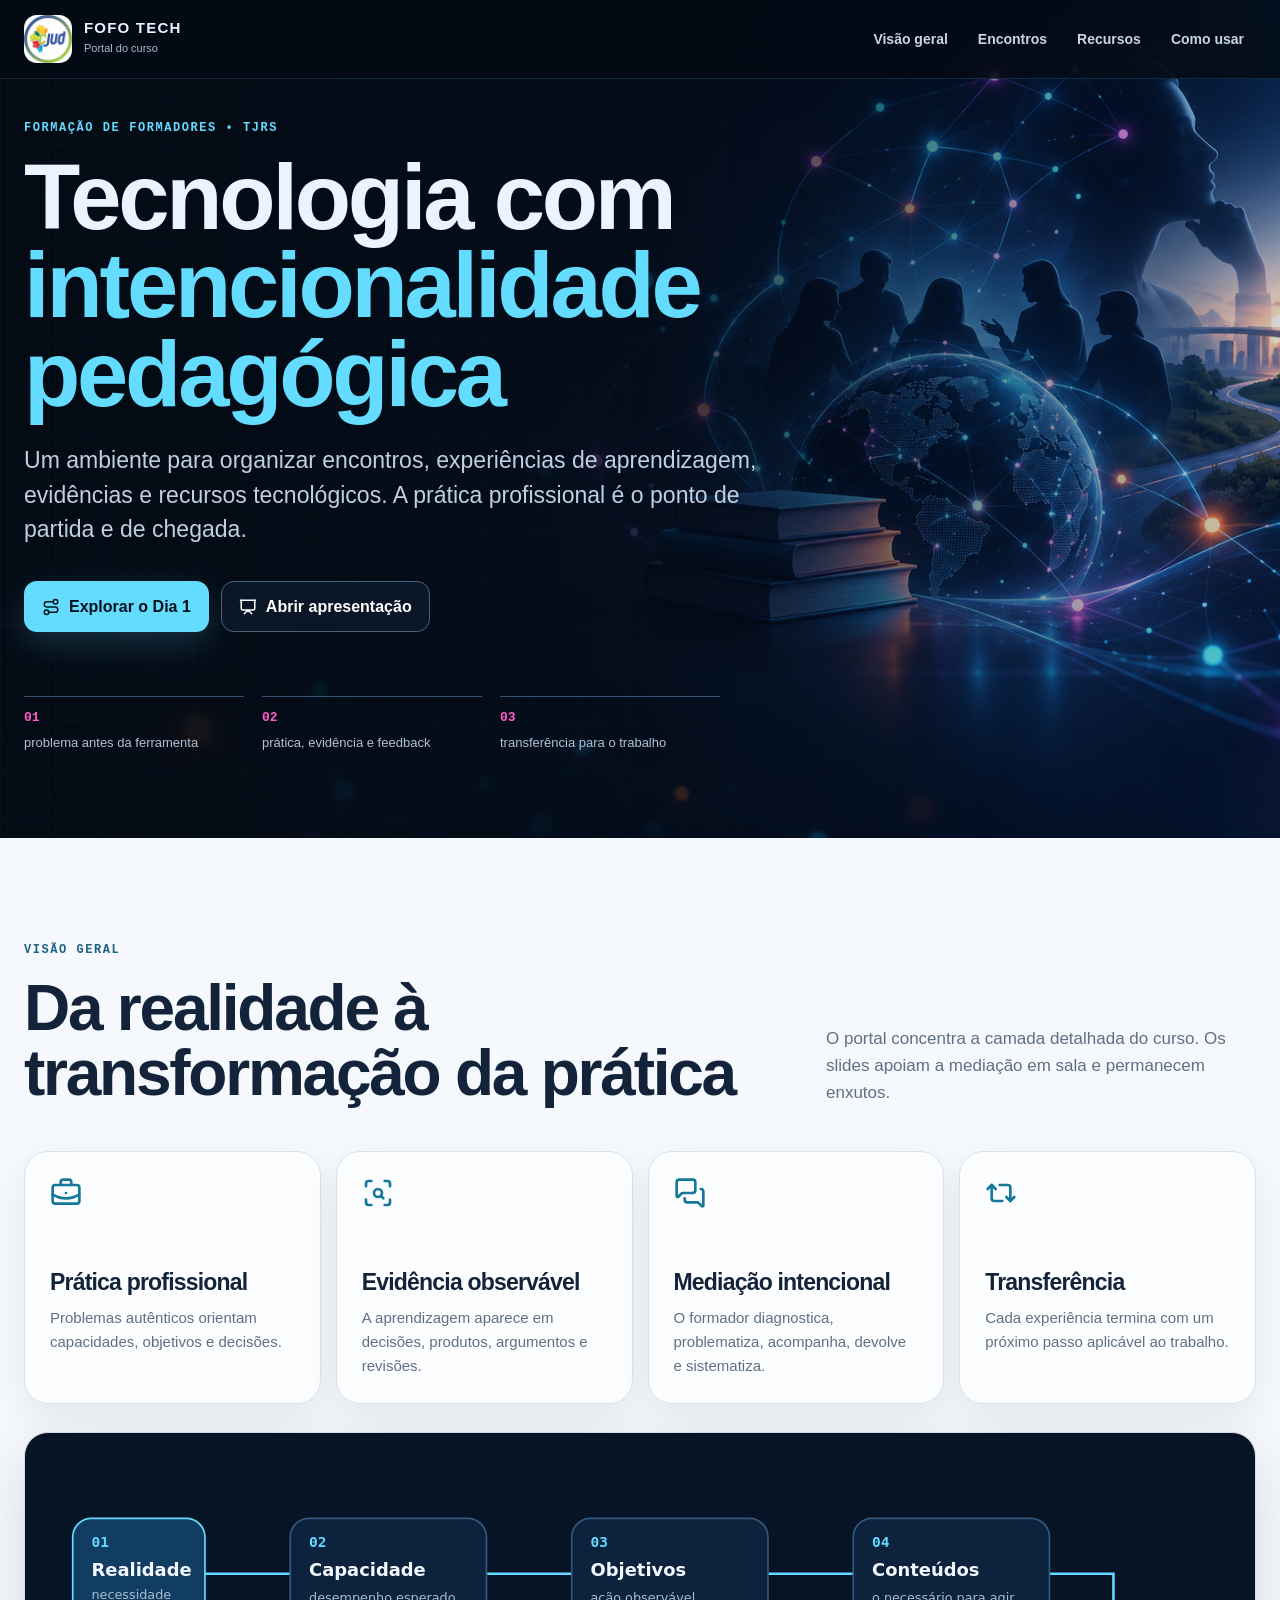
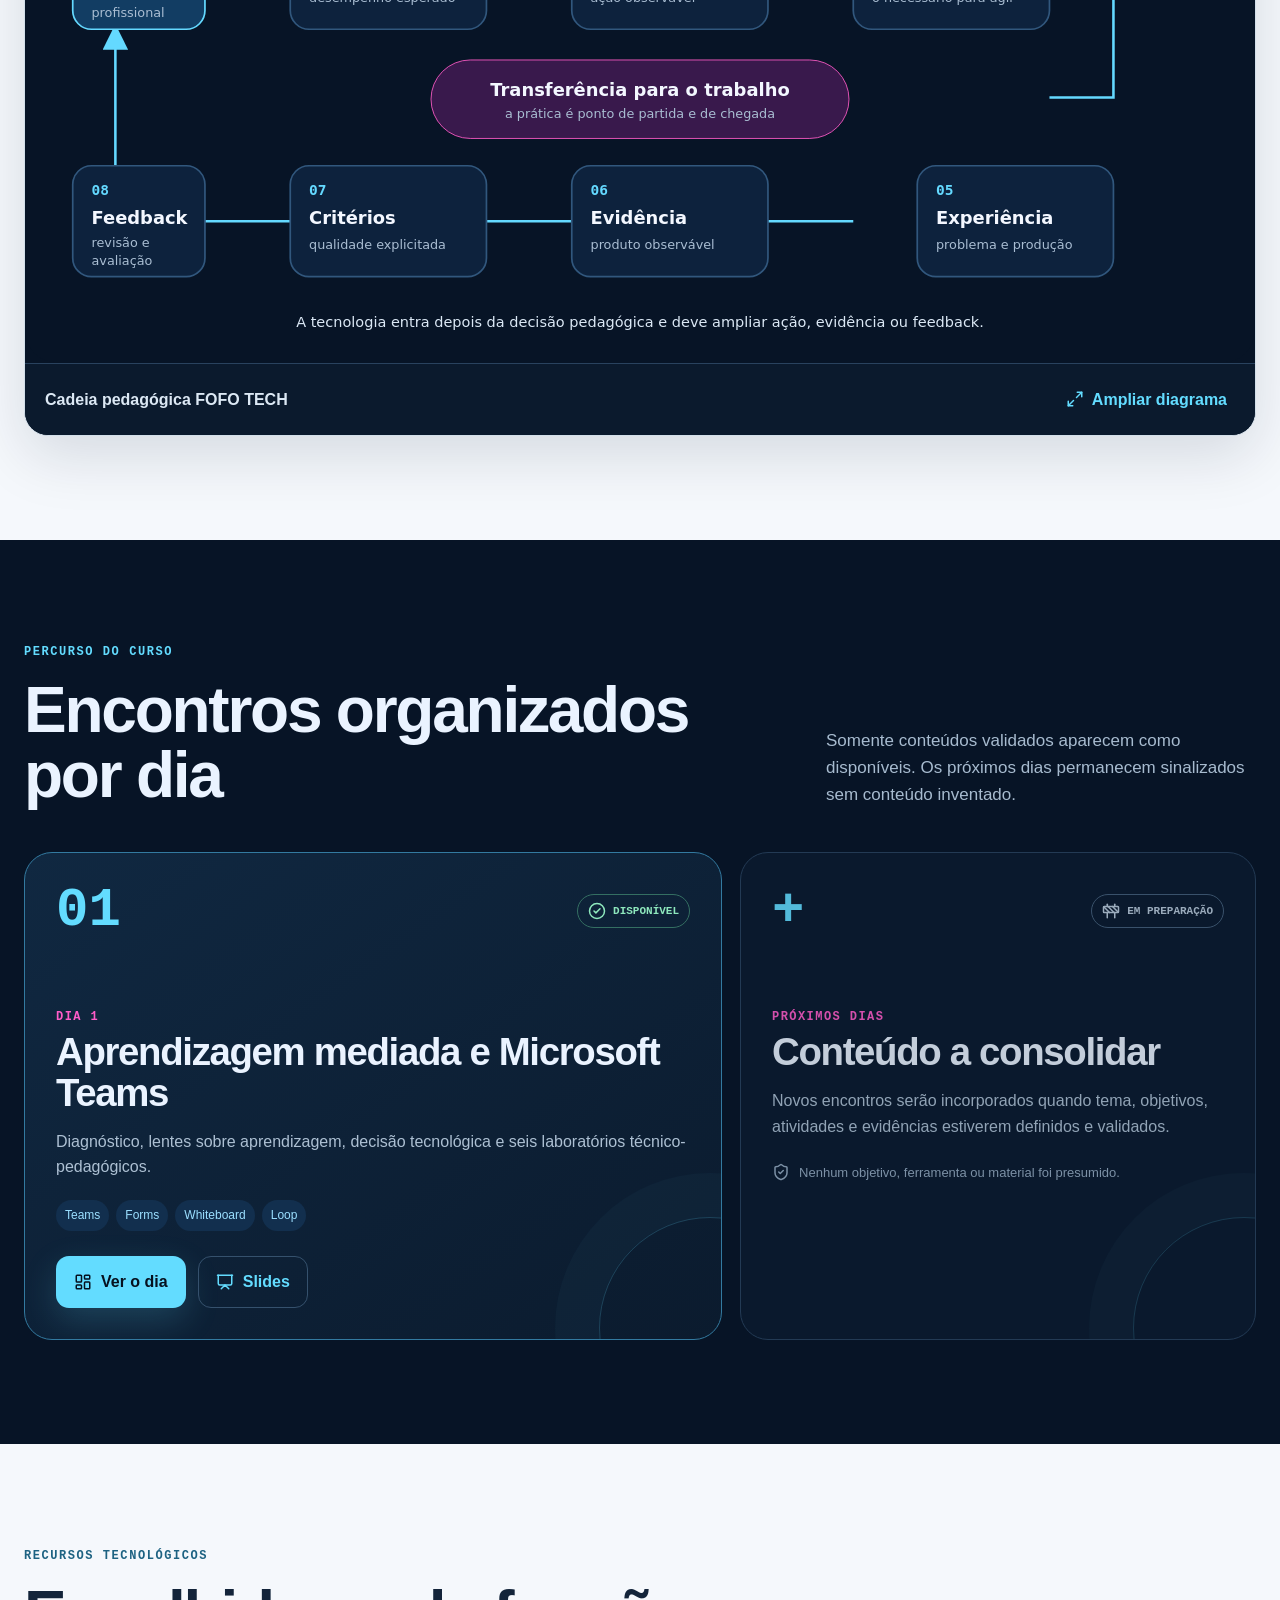
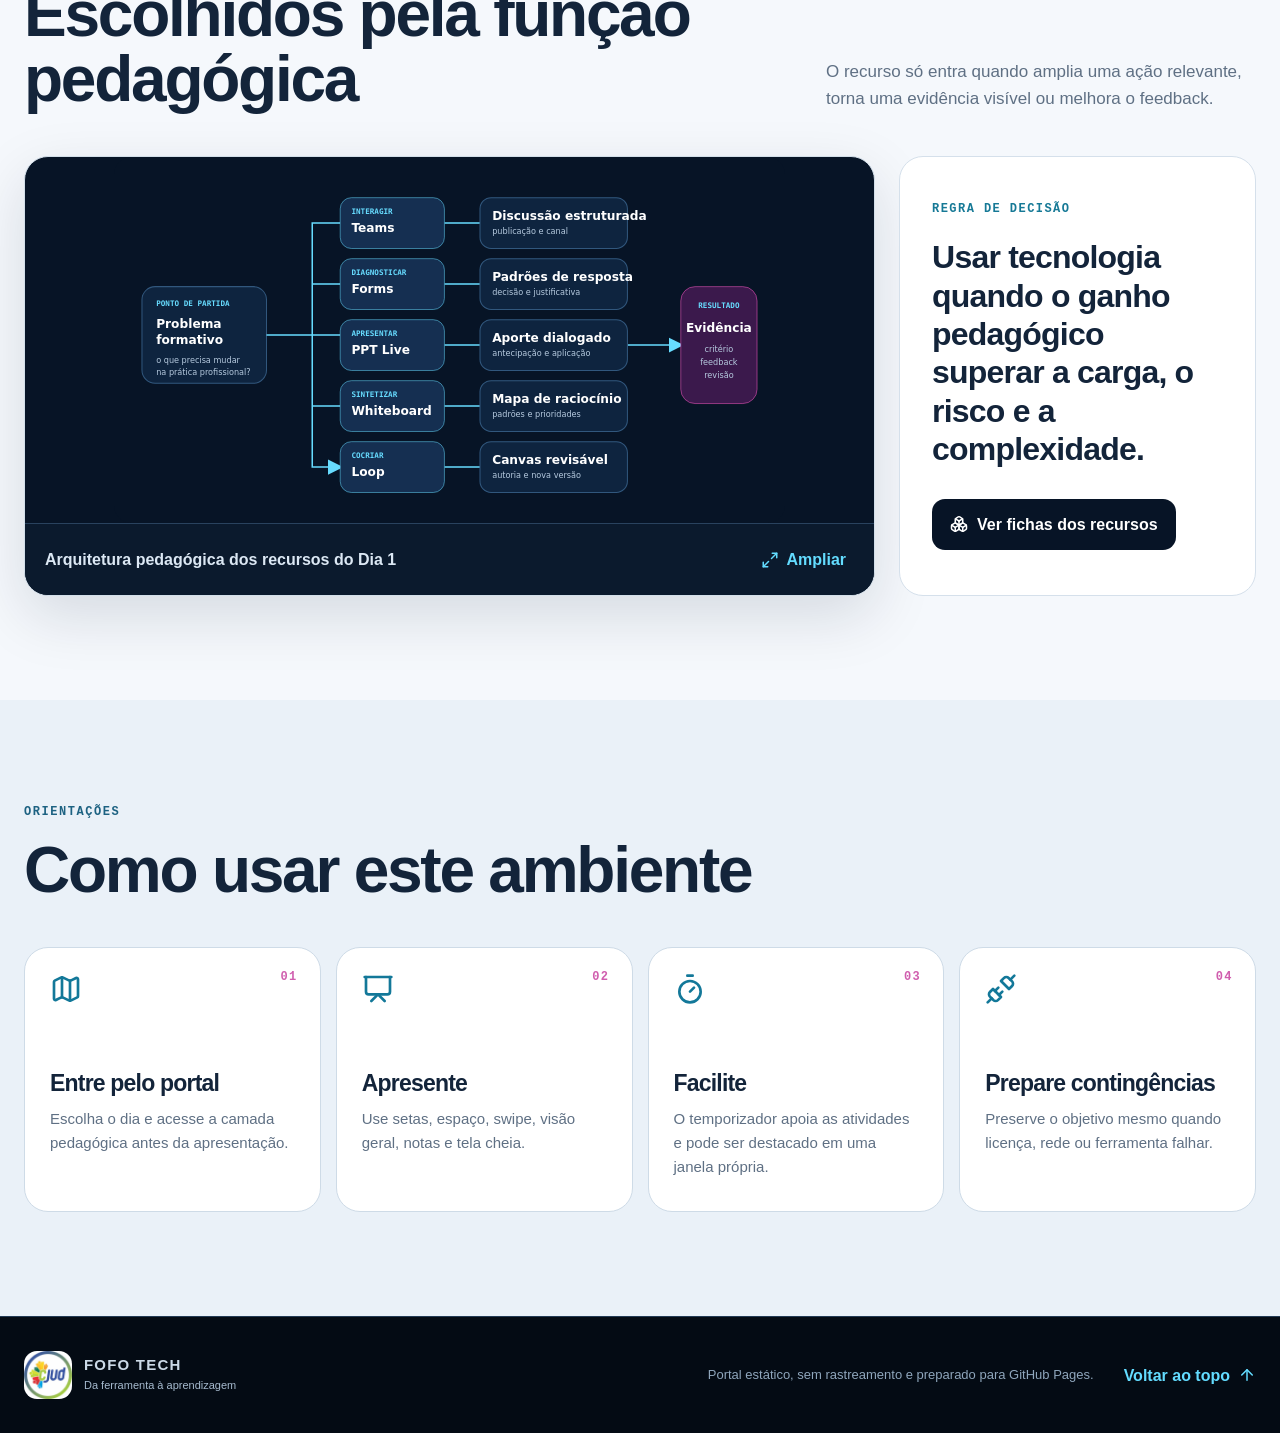
==== commit 9933b91b: "Moderniza portal e apresentação do FOFO TECH" ====
--- a/index.html
+++ b/index.html
@@ -3,75 +3,62 @@
 <head>
   <meta charset="utf-8">
   <meta name="viewport" content="width=device-width, initial-scale=1">
-  <meta name="description" content="Portal do curso FOFO TECH: apresentações e materiais para aprendizagem mediada por tecnologias.">
-  <meta name="theme-color" content="#0e2f66">
+  <meta name="description" content="Portal do curso FOFO TECH: encontros, apresentações, atividades e recursos para aprendizagem mediada por tecnologias.">
+  <meta name="theme-color" content="#071426">
   <title>FOFO TECH | Portal do curso</title>
   <link rel="icon" href="./assets/logo-cjud.jpg">
   <link rel="stylesheet" href="./assets/portal.css">
+  <script src="./vendor/lucide/lucide.min.js" defer></script>
   <script src="./assets/portal.js" defer></script>
 </head>
 <body>
   <a class="skip-link" href="#conteudo">Ir para o conteúdo</a>
-  <header class="hero">
-    <nav class="topbar" aria-label="Navegação principal">
-      <a class="brand" href="./" aria-label="FOFO TECH, página inicial">
-        <img src="./assets/logo-cjud.jpg" alt="Logo do CJUD">
-        <span><strong>FOFO TECH</strong><small>Portal do curso</small></span>
-      </a>
-      <a class="top-link" href="#encontros">Apresentações</a>
-    </nav>
-    <div class="hero-grid">
-      <div class="hero-copy">
-        <p class="eyebrow">Formação presencial em laboratório</p>
-        <h1>Tecnologia com <span>intencionalidade pedagógica</span></h1>
-        <p class="hero-lead">Um percurso para conectar domínio técnico, metodologias ativas, mediação, evidências e transferência para a prática.</p>
-        <div class="hero-actions">
-          <a class="button primary" href="./encontro-1/">Abrir apresentação do Dia 1</a>
-          <a class="button secondary" href="#orientacoes">Como utilizar</a>
-        </div>
-      </div>
-      <div class="tech-visual" aria-hidden="true">
-        <div class="orbit orbit-a"></div><div class="orbit orbit-b"></div>
-        <div class="core"><span>FOFO</span><strong>TECH</strong></div>
-        <span class="node n1"></span><span class="node n2"></span><span class="node n3"></span><span class="node n4"></span>
-      </div>
-    </div>
+  <header class="site-header" data-sticky-header>
+    <a class="brand" href="./" aria-label="FOFO TECH, início"><img src="./assets/logo-cjud.jpg" alt="Logo do CJUD"><span><strong>FOFO TECH</strong><small>Portal do curso</small></span></a>
+    <button class="nav-toggle" type="button" aria-expanded="false" aria-controls="main-nav"><i data-lucide="menu" aria-hidden="true"></i><span class="sr-only">Abrir menu</span></button>
+    <nav class="main-nav" id="main-nav" aria-label="Navegação principal"><a href="#visao-geral">Visão geral</a><a href="#encontros">Encontros</a><a href="#recursos">Recursos</a><a href="#orientacoes">Como usar</a></nav>
   </header>
   <main id="conteudo">
-    <section class="section" id="encontros" aria-labelledby="titulo-encontros">
-      <div class="section-head">
-        <div><p class="eyebrow dark">Apresentações</p><h2 id="titulo-encontros">Encontros do curso</h2></div>
-        <p>Conteúdo organizado por encontro, com acesso direto ao modo de apresentação.</p>
-      </div>
-      <article class="meeting-card active-card">
-        <div class="meeting-number" aria-hidden="true">01</div>
-        <div class="meeting-content">
-          <div class="status"><span></span> Disponível</div>
-          <h3>Aprendizagem mediada e Microsoft Teams</h3>
-          <p>Diagnóstico, fundamentos, critérios de escolha tecnológica, laboratórios técnico-pedagógicos e desafio integrador.</p>
-          <ul class="chips" aria-label="Temas do encontro"><li>36 slides</li><li>Teams</li><li>Metodologias ativas</li><li>Avaliação formativa</li></ul>
-        </div>
-        <a class="meeting-link" href="./encontro-1/" aria-label="Abrir apresentação do Dia 1">Abrir <span aria-hidden="true">→</span></a>
-      </article>
-      <div class="future-card" aria-label="Próximos conteúdos em preparação">
-        <span>Próximos encontros</span>
-        <p>Novas apresentações e materiais serão incorporados à medida que o plano do curso for consolidado.</p>
+    <section class="hero" aria-labelledby="hero-title">
+      <div class="hero-media" aria-hidden="true"></div><div class="hero-grid pattern-grid"></div>
+      <div class="container hero-content">
+        <p class="eyebrow">Formação de formadores • TJRS</p>
+        <h1 id="hero-title">Tecnologia com <span>intencionalidade pedagógica</span></h1>
+        <p class="hero-lead">Um ambiente para organizar encontros, experiências de aprendizagem, evidências e recursos tecnológicos. A prática profissional é o ponto de partida e de chegada.</p>
+        <div class="hero-actions"><a class="button button-primary" href="./dia-1/"><i data-lucide="route" aria-hidden="true"></i>Explorar o Dia 1</a><a class="button button-ghost" href="./encontro-1/"><i data-lucide="presentation" aria-hidden="true"></i>Abrir apresentação</a></div>
+        <ul class="hero-facts" aria-label="Características do curso"><li><span>01</span> problema antes da ferramenta</li><li><span>02</span> prática, evidência e feedback</li><li><span>03</span> transferência para o trabalho</li></ul>
       </div>
     </section>
-    <section class="section guide" id="orientacoes" aria-labelledby="titulo-orientacoes">
-      <div class="section-head"><div><p class="eyebrow dark">Orientações</p><h2 id="titulo-orientacoes">Como apresentar</h2></div></div>
-      <div class="guide-grid">
-        <article><span>01</span><h3>Navegue</h3><p>Use as setas, espaço, Page Up e Page Down. Em telas móveis, deslize horizontalmente.</p></article>
-        <article><span>02</span><h3>Projete</h3><p>Ative a tela cheia pelo controle inferior ou pela tecla F.</p></article>
-        <article><span>03</span><h3>Facilite</h3><p>Use N para notas e T para iniciar ou pausar o temporizador das atividades.</p></article>
-        <article><span>04</span><h3>Adapte</h3><p>O conteúdo essencial funciona sem serviços externos. Prepare contingências para os laboratórios Microsoft 365.</p></article>
+    <section class="section" id="visao-geral" aria-labelledby="overview-title"><div class="container">
+      <div class="section-heading"><div><p class="eyebrow">Visão geral</p><h2 id="overview-title">Da realidade à transformação da prática</h2></div><p>O portal concentra a camada detalhada do curso. Os slides apoiam a mediação em sala e permanecem enxutos.</p></div>
+      <div class="principles-grid">
+        <article class="glass-card"><i data-lucide="briefcase-business" aria-hidden="true"></i><h3>Prática profissional</h3><p>Problemas autênticos orientam capacidades, objetivos e decisões.</p></article>
+        <article class="glass-card"><i data-lucide="scan-search" aria-hidden="true"></i><h3>Evidência observável</h3><p>A aprendizagem aparece em decisões, produtos, argumentos e revisões.</p></article>
+        <article class="glass-card"><i data-lucide="messages-square" aria-hidden="true"></i><h3>Mediação intencional</h3><p>O formador diagnostica, problematiza, acompanha, devolve e sistematiza.</p></article>
+        <article class="glass-card"><i data-lucide="repeat-2" aria-hidden="true"></i><h3>Transferência</h3><p>Cada experiência termina com um próximo passo aplicável ao trabalho.</p></article>
       </div>
-    </section>
+      <figure class="diagram-card media-zoom" data-lightbox-src="./assets/diagramas/cadeia-fofo.svg" data-lightbox-alt="Cadeia pedagógica FOFO TECH, da realidade profissional à transferência para o trabalho"><img src="./assets/diagramas/cadeia-fofo.svg" alt="Cadeia pedagógica FOFO TECH, da realidade profissional à transferência para o trabalho"><figcaption><span>Cadeia pedagógica FOFO TECH</span><button type="button" class="text-button"><i data-lucide="maximize-2" aria-hidden="true"></i>Ampliar diagrama</button></figcaption></figure>
+    </div></section>
+    <section class="section section-dark" id="encontros" aria-labelledby="meetings-title"><div class="container">
+      <div class="section-heading"><div><p class="eyebrow">Percurso do curso</p><h2 id="meetings-title">Encontros organizados por dia</h2></div><p>Somente conteúdos validados aparecem como disponíveis. Os próximos dias permanecem sinalizados sem conteúdo inventado.</p></div>
+      <div class="day-grid">
+        <article class="day-card day-available"><div class="day-top"><span class="day-number">01</span><span class="status status-ready"><i data-lucide="circle-check" aria-hidden="true"></i>Disponível</span></div><p class="day-label">Dia 1</p><h3>Aprendizagem mediada e Microsoft Teams</h3><p>Diagnóstico, lentes sobre aprendizagem, decisão tecnológica e seis laboratórios técnico-pedagógicos.</p><ul class="tag-list" aria-label="Temas do Dia 1"><li>Teams</li><li>Forms</li><li>Whiteboard</li><li>Loop</li></ul><div class="card-actions"><a class="button button-primary" href="./dia-1/"><i data-lucide="layout-dashboard" aria-hidden="true"></i>Ver o dia</a><a class="button button-link" href="./encontro-1/"><i data-lucide="presentation" aria-hidden="true"></i>Slides</a></div></article>
+        <article class="day-card day-pending" aria-label="Próximos encontros em preparação"><div class="day-top"><span class="day-number">+</span><span class="status"><i data-lucide="construction" aria-hidden="true"></i>Em preparação</span></div><p class="day-label">Próximos dias</p><h3>Conteúdo a consolidar</h3><p>Novos encontros serão incorporados quando tema, objetivos, atividades e evidências estiverem definidos e validados.</p><p class="pending-note"><i data-lucide="shield-check" aria-hidden="true"></i>Nenhum objetivo, ferramenta ou material foi presumido.</p></article>
+      </div>
+    </div></section>
+    <section class="section" id="recursos" aria-labelledby="resources-title"><div class="container">
+      <div class="section-heading"><div><p class="eyebrow">Recursos tecnológicos</p><h2 id="resources-title">Escolhidos pela função pedagógica</h2></div><p>O recurso só entra quando amplia uma ação relevante, torna uma evidência visível ou melhora o feedback.</p></div>
+      <div class="resource-preview">
+        <figure class="diagram-card media-zoom" data-lightbox-src="./assets/diagramas/arquitetura-m365.svg" data-lightbox-alt="Arquitetura pedagógica dos recursos Microsoft 365 usados no Dia 1"><img src="./assets/diagramas/arquitetura-m365.svg" alt="Arquitetura pedagógica dos recursos Microsoft 365 usados no Dia 1"><figcaption><span>Arquitetura pedagógica dos recursos do Dia 1</span><button type="button" class="text-button"><i data-lucide="maximize-2" aria-hidden="true"></i>Ampliar</button></figcaption></figure>
+        <div class="resource-summary"><span class="mono-label">REGRA DE DECISÃO</span><blockquote>Usar tecnologia quando o ganho pedagógico superar a carga, o risco e a complexidade.</blockquote><a class="button button-dark" href="./dia-1/#recursos"><i data-lucide="boxes" aria-hidden="true"></i>Ver fichas dos recursos</a></div>
+      </div>
+    </div></section>
+    <section class="section section-accent" id="orientacoes" aria-labelledby="guide-title"><div class="container">
+      <div class="section-heading"><div><p class="eyebrow">Orientações</p><h2 id="guide-title">Como usar este ambiente</h2></div></div>
+      <div class="guide-grid"><article><span class="step-index">01</span><i data-lucide="map" aria-hidden="true"></i><h3>Entre pelo portal</h3><p>Escolha o dia e acesse a camada pedagógica antes da apresentação.</p></article><article><span class="step-index">02</span><i data-lucide="presentation" aria-hidden="true"></i><h3>Apresente</h3><p>Use setas, espaço, swipe, visão geral, notas e tela cheia.</p></article><article><span class="step-index">03</span><i data-lucide="timer" aria-hidden="true"></i><h3>Facilite</h3><p>O temporizador apoia as atividades e pode ser destacado em uma janela própria.</p></article><article><span class="step-index">04</span><i data-lucide="unplug" aria-hidden="true"></i><h3>Prepare contingências</h3><p>Preserve o objetivo mesmo quando licença, rede ou ferramenta falhar.</p></article></div>
+    </div></section>
   </main>
-  <footer>
-    <img src="./assets/logo-cjud.jpg" alt="">
-    <p><strong>FOFO TECH</strong><br>Da ferramenta à aprendizagem.</p>
-    <p class="footer-note">Site estático preparado para GitHub Pages.</p>
-  </footer>
+  <footer class="site-footer"><div class="container footer-grid"><div class="brand"><img src="./assets/logo-cjud.jpg" alt=""><span><strong>FOFO TECH</strong><small>Da ferramenta à aprendizagem</small></span></div><p>Portal estático, sem rastreamento e preparado para GitHub Pages.</p><a href="#conteudo">Voltar ao topo <i data-lucide="arrow-up" aria-hidden="true"></i></a></div></footer>
+  <dialog class="lightbox" aria-labelledby="lightbox-caption"><button class="lightbox-close" type="button" aria-label="Fechar imagem"><i data-lucide="x" aria-hidden="true"></i></button><div class="lightbox-stage"><img alt=""><p id="lightbox-caption"></p></div></dialog>
 </body>
 </html>
--- a/assets/portal.css
+++ b/assets/portal.css
@@ -1,12 +1,17 @@
-:root{--navy:#0e2f66;--blue:#17488f;--cyan:#12a7c7;--green:#76b82a;--orange:#f39a24;--ink:#15243a;--muted:#617087;--paper:#fff;--wash:#f3f7fb;--line:#dce5ef;--shadow:0 28px 80px rgba(7,31,68,.16);--radius:26px}
-*{box-sizing:border-box}html{scroll-behavior:smooth}body{margin:0;background:var(--wash);color:var(--ink);font-family:"Aptos","Segoe UI Variable","Segoe UI",Arial,sans-serif;line-height:1.5}a{color:inherit}
-.skip-link{position:fixed;z-index:100;left:16px;top:12px;translate:0 -150%;padding:10px 14px;border-radius:9px;background:#fff;color:var(--navy);font-weight:800}.skip-link:focus{translate:0}
-.hero{min-height:720px;padding:0 clamp(24px,6vw,96px) 80px;color:#fff;background:radial-gradient(circle at 84% 18%,rgba(18,167,199,.22),transparent 24%),radial-gradient(circle at 72% 91%,rgba(118,184,42,.16),transparent 26%),linear-gradient(132deg,#092852,var(--navy) 48%,#14538a 76%,#0c665f);overflow:hidden}
-.topbar{display:flex;align-items:center;justify-content:space-between;max-width:1440px;margin:auto;padding:24px 0;border-bottom:1px solid rgba(255,255,255,.15)}.brand{display:flex;align-items:center;gap:13px;text-decoration:none}.brand img{width:54px;height:54px;border-radius:15px;object-fit:cover}.brand strong,.brand small{display:block}.brand strong{font-size:16px;letter-spacing:.08em}.brand small{margin-top:2px;color:#cde0f3;font-size:12px}.top-link{padding:9px 13px;border-radius:999px;color:#e8f4ff;text-decoration:none;font-size:14px;font-weight:750}.top-link:hover,.top-link:focus-visible{background:rgba(255,255,255,.12);outline:2px solid #fff;outline-offset:2px}
-.hero-grid{display:grid;grid-template-columns:1.14fr .86fr;gap:7vw;align-items:center;max-width:1440px;min-height:600px;margin:auto}.eyebrow{margin:0 0 18px;color:#bfefff;font-size:13px;font-weight:900;letter-spacing:.15em;text-transform:uppercase}.eyebrow.dark{color:var(--blue)}h1,h2,h3,p{margin-top:0}h1,h2{font-family:"Aptos Display","Segoe UI Variable Display","Segoe UI",Arial,sans-serif;letter-spacing:-.045em;line-height:1.03}h1{max-width:860px;margin-bottom:24px;font-size:clamp(54px,6vw,92px)}h1 span{display:block;color:#a7edf5}.hero-lead{max-width:790px;color:#d8e8f7;font-size:clamp(20px,1.8vw,28px);line-height:1.45}.hero-actions{display:flex;flex-wrap:wrap;gap:12px;margin-top:34px}.button{display:inline-flex;align-items:center;justify-content:center;min-height:50px;padding:13px 19px;border:1px solid rgba(255,255,255,.35);border-radius:13px;text-decoration:none;font-weight:850}.button.primary{border-color:var(--orange);background:var(--orange);color:#1e2c3f}.button.secondary{background:rgba(255,255,255,.08)}.button:hover,.button:focus-visible{translate:0 -2px;box-shadow:0 12px 28px rgba(0,0,0,.18);outline:3px solid rgba(255,255,255,.45);outline-offset:3px}
-.tech-visual{position:relative;width:min(42vw,520px);aspect-ratio:1;margin:auto}.orbit{position:absolute;border:1px solid rgba(255,255,255,.26);border-radius:50%}.orbit-a{inset:5%}.orbit-b{inset:20%;border-style:dashed}.core{position:absolute;inset:33%;display:grid;place-content:center;border-radius:50%;background:linear-gradient(145deg,var(--blue),var(--cyan));box-shadow:0 25px 70px rgba(0,0,0,.3);text-align:center}.core span{font-size:clamp(14px,1.6vw,22px);letter-spacing:.22em}.core strong{font-size:clamp(31px,4vw,58px);line-height:1}.node{position:absolute;width:18px;height:18px;border:4px solid rgba(255,255,255,.7);border-radius:50%;background:var(--orange);box-shadow:0 0 0 9px rgba(243,154,36,.14)}.n1{left:16%;top:19%}.n2{right:8%;top:42%;background:var(--green)}.n3{right:27%;bottom:8%;background:var(--cyan)}.n4{left:5%;bottom:30%;background:#fff}
-.section{max-width:1280px;margin:auto;padding:88px clamp(24px,5vw,72px)}.section-head{display:flex;align-items:end;justify-content:space-between;gap:36px;margin-bottom:36px}.section-head h2{margin:0;font-size:clamp(38px,4.4vw,64px)}.section-head>p{max-width:480px;margin:0;color:var(--muted);font-size:18px}.meeting-card{display:grid;grid-template-columns:120px 1fr auto;gap:30px;align-items:center;padding:34px;border:1px solid var(--line);border-radius:var(--radius);background:#fff;box-shadow:var(--shadow)}.meeting-number{color:#d6e4f2;font-size:92px;font-weight:950;letter-spacing:-.08em;line-height:1}.status{display:flex;align-items:center;gap:8px;color:#4d7d2a;font-size:12px;font-weight:900;letter-spacing:.12em;text-transform:uppercase}.status span{width:9px;height:9px;border-radius:50%;background:var(--green);box-shadow:0 0 0 5px rgba(118,184,42,.14)}.meeting-content h3{margin:9px 0 12px;color:var(--navy);font-size:clamp(26px,2.8vw,39px);line-height:1.12}.meeting-content p{max-width:770px;margin-bottom:18px;color:var(--muted);font-size:17px}.chips{display:flex;flex-wrap:wrap;gap:8px;margin:0;padding:0;list-style:none}.chips li{padding:7px 10px;border-radius:999px;background:#eaf3ff;color:var(--blue);font-size:12px;font-weight:850}.meeting-link{display:flex;align-items:center;gap:12px;padding:14px 17px;border-radius:13px;background:var(--blue);color:#fff;text-decoration:none;font-weight:900}.meeting-link span{font-size:23px}.meeting-link:hover,.meeting-link:focus-visible{background:var(--navy);outline:3px solid rgba(23,72,143,.22);outline-offset:3px}.future-card{display:grid;grid-template-columns:210px 1fr;gap:28px;margin-top:18px;padding:25px 30px;border:1px dashed #b9cadd;border-radius:20px;color:var(--muted);background:rgba(255,255,255,.55)}.future-card span{color:var(--blue);font-weight:900}.future-card p{margin:0}
-.guide{padding-top:26px}.guide-grid{display:grid;grid-template-columns:repeat(4,1fr);gap:16px}.guide-grid article{min-height:230px;padding:25px;border:1px solid var(--line);border-radius:20px;background:#fff}.guide-grid article>span{display:block;color:var(--orange);font-size:13px;font-weight:950;letter-spacing:.14em}.guide-grid h3{margin:35px 0 10px;color:var(--blue);font-size:24px}.guide-grid p{margin:0;color:var(--muted)}footer{display:grid;grid-template-columns:auto 1fr auto;align-items:center;gap:18px;padding:32px clamp(24px,6vw,96px);color:#d9e7f5;background:var(--navy)}footer img{width:47px;height:47px;border-radius:12px;object-fit:cover}footer p{margin:0}.footer-note{color:#adc6df;font-size:13px}
-@media(max-width:900px){.hero{min-height:auto}.hero-grid{grid-template-columns:1fr;min-height:auto;padding:76px 0}.tech-visual{display:none}.section-head{display:block}.section-head>p{margin-top:16px}.meeting-card{grid-template-columns:72px 1fr}.meeting-number{font-size:62px}.meeting-link{grid-column:2;justify-self:start}.guide-grid{grid-template-columns:1fr 1fr}}
-@media(max-width:600px){.hero{padding-inline:20px}.top-link{display:none}.hero-grid{padding:58px 0}.hero h1{font-size:42px;letter-spacing:-.035em}.hero-actions{display:grid}.button{width:100%}.section{padding:62px 20px}.meeting-card{display:block;padding:24px}.meeting-number{font-size:48px}.meeting-content{margin-top:12px}.meeting-link{display:inline-flex;margin-top:12px}.future-card{grid-template-columns:1fr}.guide-grid{grid-template-columns:1fr}footer{grid-template-columns:auto 1fr}.footer-note{grid-column:1/-1}}
+:root{
+  --bg:#071426;--bg-deep:#040b14;--surface:#0d1d31;--surface-2:#112740;--paper:#f5f8fc;
+  --ink:#eaf3ff;--ink-dark:#13243a;--muted:#a7bbcf;--muted-dark:#5f7084;--line:#29425e;
+  --cyan:#63dcff;--blue:#2678ff;--violet:#875cff;--pink:#ff5cc8;--orange:#ff9c52;--green:#69d29b;
+  --font-display:"Space Grotesk","Aptos Display","Segoe UI Variable Display","Segoe UI",sans-serif;
+  --font-body:"Inter","Aptos","Segoe UI Variable","Segoe UI",sans-serif;
+  --font-mono:"IBM Plex Mono","Cascadia Mono","SFMono-Regular",Consolas,monospace;
+  --radius:24px;--radius-sm:14px;--shadow:0 28px 80px rgba(0,0,0,.3);--container:1240px;
+}
+*{box-sizing:border-box}html{scroll-behavior:smooth;scroll-padding-top:92px}body{margin:0;background:var(--paper);color:var(--ink-dark);font-family:var(--font-body);line-height:1.6}body::selection{background:var(--cyan);color:var(--bg)}img{max-width:100%;display:block}a{color:inherit}button,input{font:inherit}.container{width:min(var(--container),calc(100% - 48px));margin-inline:auto}.sr-only{position:absolute;width:1px;height:1px;padding:0;margin:-1px;overflow:hidden;clip:rect(0,0,0,0);white-space:nowrap;border:0}.skip-link{position:fixed;z-index:200;top:12px;left:12px;translate:0 -180%;padding:10px 14px;border-radius:10px;background:#fff;color:var(--bg);font-weight:800}.skip-link:focus{translate:0}.site-header{position:fixed;z-index:100;top:0;left:0;right:0;display:flex;align-items:center;justify-content:space-between;gap:28px;padding:15px max(24px,calc((100vw - var(--container))/2));color:var(--ink);background:rgba(4,11,20,.78);border-bottom:1px solid rgba(99,220,255,.15);backdrop-filter:blur(18px);transition:.25s ease}.site-header.scrolled{background:rgba(4,11,20,.94);box-shadow:0 14px 42px rgba(0,0,0,.22)}.brand{display:inline-flex;align-items:center;gap:12px;text-decoration:none}.brand img{width:48px;height:48px;border-radius:13px;object-fit:cover}.brand span{display:grid}.brand strong{font:700 15px/1 var(--font-display);letter-spacing:.08em}.brand small{margin-top:5px;color:var(--muted);font-size:11px}.main-nav{display:flex;align-items:center;gap:6px}.main-nav a{padding:9px 12px;border-radius:999px;color:#c9d7e5;text-decoration:none;font-size:14px;font-weight:700}.main-nav a:hover,.main-nav a:focus-visible{background:rgba(99,220,255,.12);color:#fff;outline:2px solid var(--cyan);outline-offset:2px}.nav-toggle{display:none;border:1px solid var(--line);border-radius:12px;padding:10px;background:var(--surface);color:#fff}.nav-toggle svg,.button svg,.status svg,.text-button svg,.pending-note svg,.site-footer svg{width:18px;height:18px;stroke-width:2}.hero{position:relative;min-height:820px;display:grid;align-items:center;overflow:hidden;background:var(--bg-deep);color:var(--ink)}.hero-media{position:absolute;inset:0;background:linear-gradient(90deg,rgba(4,11,20,.98) 0%,rgba(4,11,20,.82) 48%,rgba(4,11,20,.16) 100%),url("./imagens/fofo-tech-aprendizagem-em-rede.png") 64% center/cover no-repeat}.pattern-grid{position:absolute;inset:0;opacity:.12;background-image:linear-gradient(rgba(99,220,255,.25) 1px,transparent 1px),linear-gradient(90deg,rgba(99,220,255,.25) 1px,transparent 1px);background-size:48px 48px;mask-image:linear-gradient(to right,#000,transparent 72%)}.hero-content{position:relative;z-index:2;padding-top:120px;padding-bottom:84px}.eyebrow{margin:0 0 17px;color:#1d6282;font:750 12px/1.4 var(--font-mono);letter-spacing:.13em;text-transform:uppercase}.hero .eyebrow,.section-dark .eyebrow{color:var(--cyan)}h1,h2,h3,p{margin-top:0}h1,h2,h3{font-family:var(--font-display);letter-spacing:-.035em}h1{max-width:900px;margin-bottom:24px;font-size:clamp(56px,7.2vw,106px);line-height:.96}h1 span{display:block;color:var(--cyan)}.hero-lead{max-width:760px;margin-bottom:34px;color:#bfd0e0;font-size:clamp(19px,1.8vw,27px);line-height:1.5}.hero-actions,.card-actions{display:flex;flex-wrap:wrap;gap:12px}.button{display:inline-flex;align-items:center;justify-content:center;gap:9px;min-height:48px;padding:12px 17px;border:1px solid transparent;border-radius:13px;text-decoration:none;font-weight:800;transition:transform .2s ease,box-shadow .2s ease,background .2s ease}.button:hover,.button:focus-visible{transform:translateY(-2px);outline:3px solid rgba(99,220,255,.25);outline-offset:3px}.button-primary{background:var(--cyan);color:#06111f;box-shadow:0 12px 34px rgba(99,220,255,.18)}.button-ghost{border-color:#49627c;background:rgba(13,29,49,.62);color:#fff}.button-link{border-color:#35516d;color:var(--cyan)}.button-dark{background:var(--bg);color:#fff}.hero-facts{display:grid;grid-template-columns:repeat(3,minmax(0,220px));gap:18px;margin:64px 0 0;padding:0;list-style:none}.hero-facts li{padding-top:13px;border-top:1px solid #34516f;color:#afc2d5;font-size:13px}.hero-facts span{display:block;margin-bottom:8px;color:var(--pink);font:700 13px var(--font-mono)}.section{padding:104px 0}.section-dark{background:var(--bg);color:var(--ink)}.section-accent{background:#eaf1f8}.section-heading{display:flex;align-items:end;justify-content:space-between;gap:48px;margin-bottom:44px}.section-heading h2{max-width:790px;margin:0;font-size:clamp(40px,5vw,70px);line-height:1.02}.section-heading>p{max-width:430px;margin:0;color:var(--muted-dark);font-size:17px}.section-dark .section-heading>p{color:var(--muted)}.principles-grid,.guide-grid{display:grid;grid-template-columns:repeat(4,1fr);gap:15px}.glass-card{min-height:240px;padding:25px;border:1px solid #d8e2ec;border-radius:var(--radius);background:rgba(255,255,255,.74);box-shadow:0 14px 38px rgba(18,45,74,.07)}.glass-card svg,.guide-grid article>svg{width:32px;height:32px;color:#137899}.glass-card h3,.guide-grid h3{margin:54px 0 10px;font-size:23px;line-height:1.12}.glass-card p,.guide-grid p{margin:0;color:var(--muted-dark);font-size:15px}.diagram-card{margin:28px 0 0;border:1px solid #d3dfe9;border-radius:var(--radius);overflow:hidden;background:var(--bg);box-shadow:0 20px 60px rgba(9,26,45,.13);cursor:zoom-in}.diagram-card img{width:100%;aspect-ratio:1440/620;object-fit:contain}.diagram-card figcaption{display:flex;align-items:center;justify-content:space-between;gap:20px;padding:16px 20px;color:#dce8f4;background:#0b1a2d;border-top:1px solid #29425e;font-weight:700}.text-button{display:inline-flex;align-items:center;gap:8px;border:0;padding:7px 8px;border-radius:9px;background:transparent;color:var(--cyan);cursor:pointer;font-weight:800}.text-button:focus-visible{outline:2px solid var(--cyan)}.day-grid{display:grid;grid-template-columns:1.15fr .85fr;gap:18px}.day-card{position:relative;min-height:480px;padding:31px;border:1px solid var(--line);border-radius:28px;background:rgba(13,29,49,.8);overflow:hidden}.day-card::after{content:"";position:absolute;width:220px;height:220px;right:-100px;bottom:-100px;border:1px solid rgba(99,220,255,.2);border-radius:50%;box-shadow:0 0 0 44px rgba(99,220,255,.03)}.day-available{border-color:#337aa0;background:linear-gradient(145deg,#102841,#0b1b2e)}.day-pending{opacity:.83}.day-top{position:relative;z-index:2;display:flex;align-items:center;justify-content:space-between}.day-number{color:var(--cyan);font:700 54px/1 var(--font-mono)}.status{display:inline-flex;align-items:center;gap:7px;padding:7px 10px;border:1px solid #445e79;border-radius:999px;color:#b9cadb;font:700 11px var(--font-mono);text-transform:uppercase}.status-ready{border-color:#346f62;color:#8ee8bd}.day-label{position:relative;z-index:2;margin:72px 0 8px;color:var(--pink);font:700 12px var(--font-mono);letter-spacing:.12em;text-transform:uppercase}.day-card h3{position:relative;z-index:2;max-width:650px;margin-bottom:15px;font-size:clamp(29px,3vw,43px);line-height:1.06}.day-card>p:not(.day-label):not(.pending-note){position:relative;z-index:2;max-width:660px;color:#adc0d3}.tag-list{position:relative;z-index:2;display:flex;flex-wrap:wrap;gap:7px;margin:20px 0 25px;padding:0;list-style:none}.tag-list li{padding:6px 9px;border-radius:999px;background:#122f4e;color:#9bdfff;font-size:12px}.card-actions{position:relative;z-index:2}.pending-note{position:relative;z-index:2;display:flex;gap:9px;margin-top:24px;color:#94aac0;font-size:13px}.resource-preview{display:grid;grid-template-columns:1.55fr .65fr;gap:24px;align-items:stretch}.resource-preview .diagram-card{margin:0}.resource-summary{display:flex;flex-direction:column;justify-content:center;padding:32px;border:1px solid #d5e0eb;border-radius:var(--radius);background:#fff}.mono-label,.step-index{color:#167996;font:700 12px var(--font-mono);letter-spacing:.12em}.resource-summary blockquote{margin:22px 0 30px;font:650 clamp(25px,2.5vw,38px)/1.2 var(--font-display);letter-spacing:-.025em}.resource-summary .button{align-self:flex-start}.guide-grid article{position:relative;min-height:265px;padding:25px;border:1px solid #cedbe7;border-radius:var(--radius);background:#fff}.guide-grid .step-index{position:absolute;right:22px;top:22px;color:#d05eae}.guide-grid h3{margin-top:58px}.site-footer{padding:34px 0;color:#cbd9e7;background:var(--bg-deep);border-top:1px solid #223b55}.footer-grid{display:grid;grid-template-columns:1fr auto auto;align-items:center;gap:30px}.site-footer p{margin:0;color:#8fa6bc;font-size:13px}.site-footer>a,.site-footer a{display:inline-flex;align-items:center;gap:8px;color:var(--cyan);font-weight:750;text-decoration:none}.lightbox{width:min(94vw,1440px);max-width:none;padding:0;border:1px solid #3d5872;border-radius:20px;background:#06101d;color:#fff;box-shadow:0 30px 120px #000}.lightbox::backdrop{background:rgba(0,5,12,.9);backdrop-filter:blur(6px)}.lightbox-stage{display:grid;place-items:center;padding:52px 20px 20px}.lightbox-stage img{max-width:100%;max-height:78vh;object-fit:contain}.lightbox-stage p{margin:14px 0 0;color:#b9cadb;text-align:center}.lightbox-close{position:absolute;right:14px;top:14px;display:grid;place-items:center;width:40px;height:40px;border:1px solid #526b83;border-radius:50%;background:#10243b;color:#fff;cursor:pointer}.lightbox-close:focus-visible{outline:3px solid var(--cyan);outline-offset:3px}
+
+/* Página do dia */
+.subpage{background:#081423;color:var(--ink)}.subpage .site-header{position:sticky}.day-hero{padding:82px 0 68px;background:radial-gradient(circle at 85% 20%,rgba(135,92,255,.2),transparent 27%),linear-gradient(140deg,#071426,#0d2440)}.breadcrumb{display:flex;flex-wrap:wrap;gap:8px;margin-bottom:40px;color:#8fa8bd;font-size:13px}.breadcrumb a{color:var(--cyan)}.day-hero-grid{display:grid;grid-template-columns:1.15fr .65fr;gap:70px;align-items:end}.day-hero h1{font-size:clamp(49px,6vw,86px)}.day-hero h1 span{color:var(--cyan)}.day-hero .hero-lead{margin-bottom:0}.day-panel{padding:25px;border:1px solid #31506e;border-radius:22px;background:rgba(15,34,57,.74)}.day-panel dl{margin:0}.day-panel div{display:grid;grid-template-columns:120px 1fr;gap:14px;padding:13px 0;border-bottom:1px solid #29425d}.day-panel div:last-child{border-bottom:0}.day-panel dt{color:#7f98af;font:700 11px var(--font-mono);text-transform:uppercase}.day-panel dd{margin:0;color:#e5eef7;font-weight:650}.subpage .section{background:#f4f7fb;color:var(--ink-dark);scroll-margin-top:150px}.subpage .section:nth-of-type(even){background:#eaf0f6}.anchor-nav{position:sticky;z-index:40;top:79px;background:#0b192b;border-block:1px solid #273f58}.anchor-nav .container{display:flex;gap:5px;overflow-x:auto;padding-block:10px}.anchor-nav a{flex:0 0 auto;padding:8px 11px;border-radius:9px;color:#adc2d5;text-decoration:none;font-size:13px;font-weight:750}.anchor-nav a:hover,.anchor-nav a:focus-visible{background:#16324f;color:#fff;outline:2px solid var(--cyan)}.outcome-grid{display:grid;grid-template-columns:repeat(3,1fr);gap:15px}.outcome-card{padding:24px;border:1px solid #d4e0ea;border-radius:20px;background:#fff}.outcome-card .mono-label{display:block;margin-bottom:16px}.outcome-card h3{font-size:22px}.outcome-card p,.outcome-card li{color:var(--muted-dark);font-size:15px}.outcome-card ul{margin:0;padding-left:18px}.method-list{counter-reset:method;display:grid;grid-template-columns:repeat(2,1fr);gap:10px;margin:0;padding:0;list-style:none}.method-list li{counter-increment:method;display:grid;grid-template-columns:48px 1fr;align-items:center;gap:12px;padding:14px;border:1px solid #d5e0ea;border-radius:15px;background:#fff}.method-list li::before{content:counter(method,decimal-leading-zero);display:grid;place-items:center;width:42px;height:42px;border-radius:12px;background:#102f50;color:var(--cyan);font:700 12px var(--font-mono)}.activity-list{display:grid;gap:16px}.activity-card{padding:28px;border:1px solid #d3dfea;border-radius:22px;background:#fff}.activity-card header{display:flex;justify-content:space-between;gap:20px}.activity-card h3{font-size:27px}.activity-card .status{color:#28664c;border-color:#acd5c3}.activity-core{display:grid;grid-template-columns:1.1fr 1fr;gap:22px;margin-top:20px}.activity-core>div{padding:18px;border-radius:14px;background:#edf3f8}.activity-core h4{margin:0 0 8px;font:750 12px var(--font-mono);letter-spacing:.08em;color:#176e8a;text-transform:uppercase}.activity-core p{margin:0;color:#4e6175}.activity-meta-grid{display:grid;grid-template-columns:repeat(4,1fr);gap:9px;margin-top:10px}.activity-meta-grid div{padding:13px;border:1px solid #d6e1eb;border-radius:12px}.activity-meta-grid b{display:block;color:#6a7d90;font:700 10px var(--font-mono);text-transform:uppercase}.activity-meta-grid span{font-size:14px}.resource-grid{display:grid;grid-template-columns:repeat(2,1fr);gap:16px}.resource-card{display:grid;grid-template-columns:86px 1fr;gap:20px;padding:25px;border:1px solid #d4e0ea;border-radius:22px;background:#fff}.resource-icon{display:grid;place-items:center;width:82px;height:82px;border-radius:22px;color:#fff;background:linear-gradient(145deg,#123b61,#1a7696)}.resource-icon svg{width:38px;height:38px}.resource-card h3{margin-bottom:8px;font-size:26px}.resource-card>div>p{color:var(--muted-dark)}.resource-facts{display:grid;gap:8px;margin:16px 0}.resource-facts p{margin:0;padding:10px 12px;border-radius:10px;background:#eef3f8;color:#42566a;font-size:13px}.resource-facts b{color:#132f4b}.resource-card .card-actions{margin-top:18px}.notice{display:flex;gap:15px;padding:20px;border:1px solid #efcfab;border-radius:16px;background:#fff7ec;color:#68401c}.notice svg{flex:0 0 auto;color:#bc6417}.materials-grid{display:grid;grid-template-columns:repeat(3,1fr);gap:14px}.material-card{padding:24px;border:1px solid #d4e0ea;border-radius:20px;background:#fff}.material-card svg{width:30px;color:#167996}.material-card h3{margin:30px 0 8px;font-size:21px}.material-card p{color:var(--muted-dark)}.matrix-wrap{overflow-x:auto;border:1px solid #d1dde8;border-radius:18px;background:#fff}.matrix-table{width:100%;min-width:980px;border-collapse:collapse}.matrix-table th,.matrix-table td{padding:15px 16px;border-bottom:1px solid #dce5ed;text-align:left;vertical-align:top}.matrix-table th{color:#fff;background:#102f50;font:700 11px var(--font-mono);letter-spacing:.07em;text-transform:uppercase}.matrix-table td{color:#4c6074;font-size:14px}.matrix-table td:first-child{color:#122f4b;font-weight:800}.matrix-table tr:last-child td{border-bottom:0}
+
+@media(max-width:980px){.principles-grid,.guide-grid{grid-template-columns:repeat(2,1fr)}.section-heading{display:block}.section-heading>p{margin-top:15px}.day-grid,.resource-preview,.day-hero-grid{grid-template-columns:1fr}.day-card{min-height:auto}.resource-summary{min-height:330px}.footer-grid{grid-template-columns:1fr 1fr}.site-footer p{grid-column:1/-1;grid-row:2}.outcome-grid{grid-template-columns:1fr 1fr}.activity-meta-grid{grid-template-columns:1fr 1fr}.resource-grid{grid-template-columns:1fr}}
+@media(max-width:720px){.container{width:min(100% - 32px,var(--container))}.site-header{padding:12px 16px}.nav-toggle{display:grid;place-items:center}.main-nav{position:absolute;top:74px;left:12px;right:12px;display:none;align-items:stretch;padding:10px;border:1px solid var(--line);border-radius:16px;background:#091728;box-shadow:var(--shadow)}.main-nav.open{display:grid}.main-nav a{padding:12px}.hero{min-height:760px}.hero-media{background:linear-gradient(90deg,rgba(4,11,20,.97),rgba(4,11,20,.6)),url("./imagens/fofo-tech-aprendizagem-em-rede.png") 68% center/cover no-repeat;opacity:.62}.hero-content{padding-top:125px}.hero h1{font-size:40px;overflow-wrap:normal;word-break:normal}.hero-facts{grid-template-columns:1fr;gap:12px;margin-top:45px}.section{padding:72px 0}.section-heading h2{font-size:clamp(36px,11vw,50px)}.principles-grid,.guide-grid,.outcome-grid,.method-list,.activity-core,.materials-grid{grid-template-columns:1fr}.day-card{padding:24px}.day-label{margin-top:48px}.diagram-card figcaption{align-items:flex-start;flex-direction:column}.footer-grid{grid-template-columns:1fr}.site-footer p{grid-column:auto;grid-row:auto}.anchor-nav{top:72px}.day-hero{padding-top:54px}.day-panel div{grid-template-columns:1fr}.activity-card{padding:21px}.activity-card header{display:block}.activity-meta-grid{grid-template-columns:1fr}.resource-card{grid-template-columns:1fr}.resource-icon{width:64px;height:64px}.lightbox-stage{padding-inline:8px}.lightbox-stage img{max-height:72vh}}
 @media(prefers-reduced-motion:reduce){html{scroll-behavior:auto}*,*::before,*::after{animation:none!important;transition:none!important}}
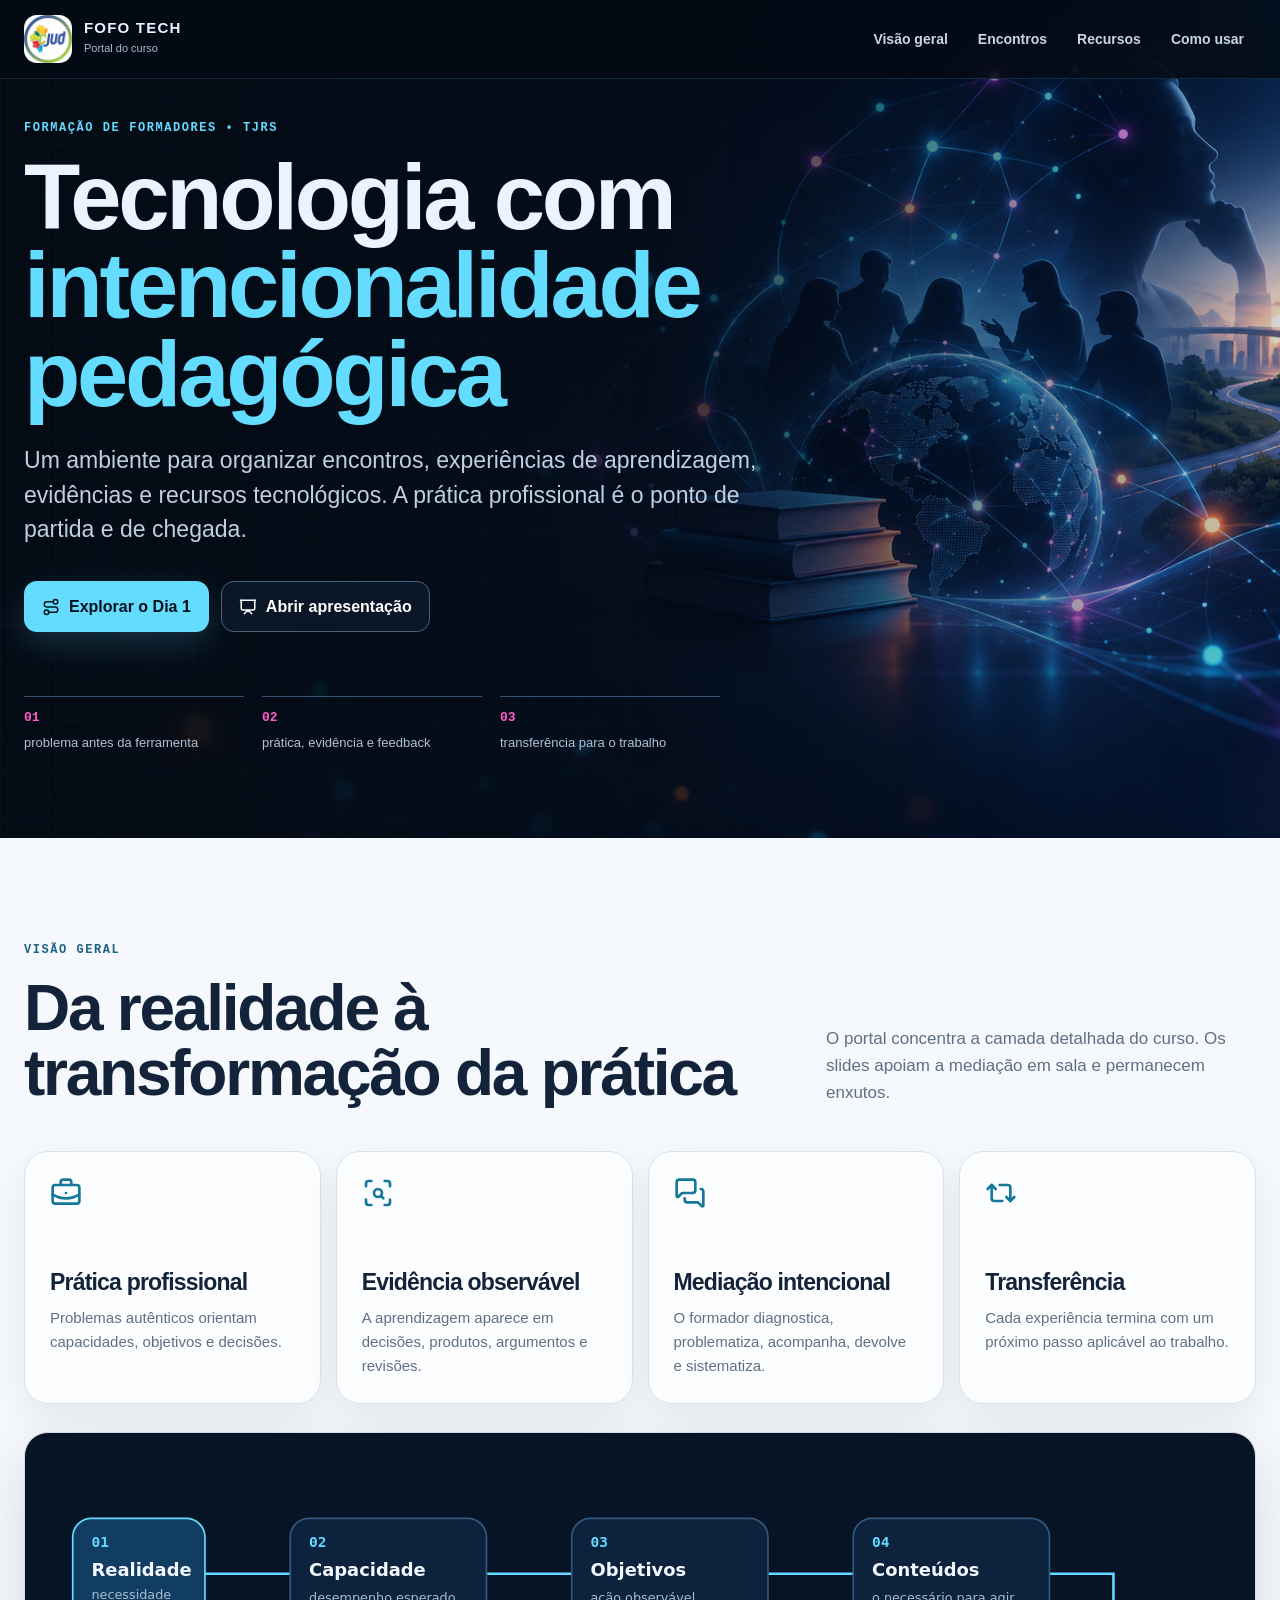
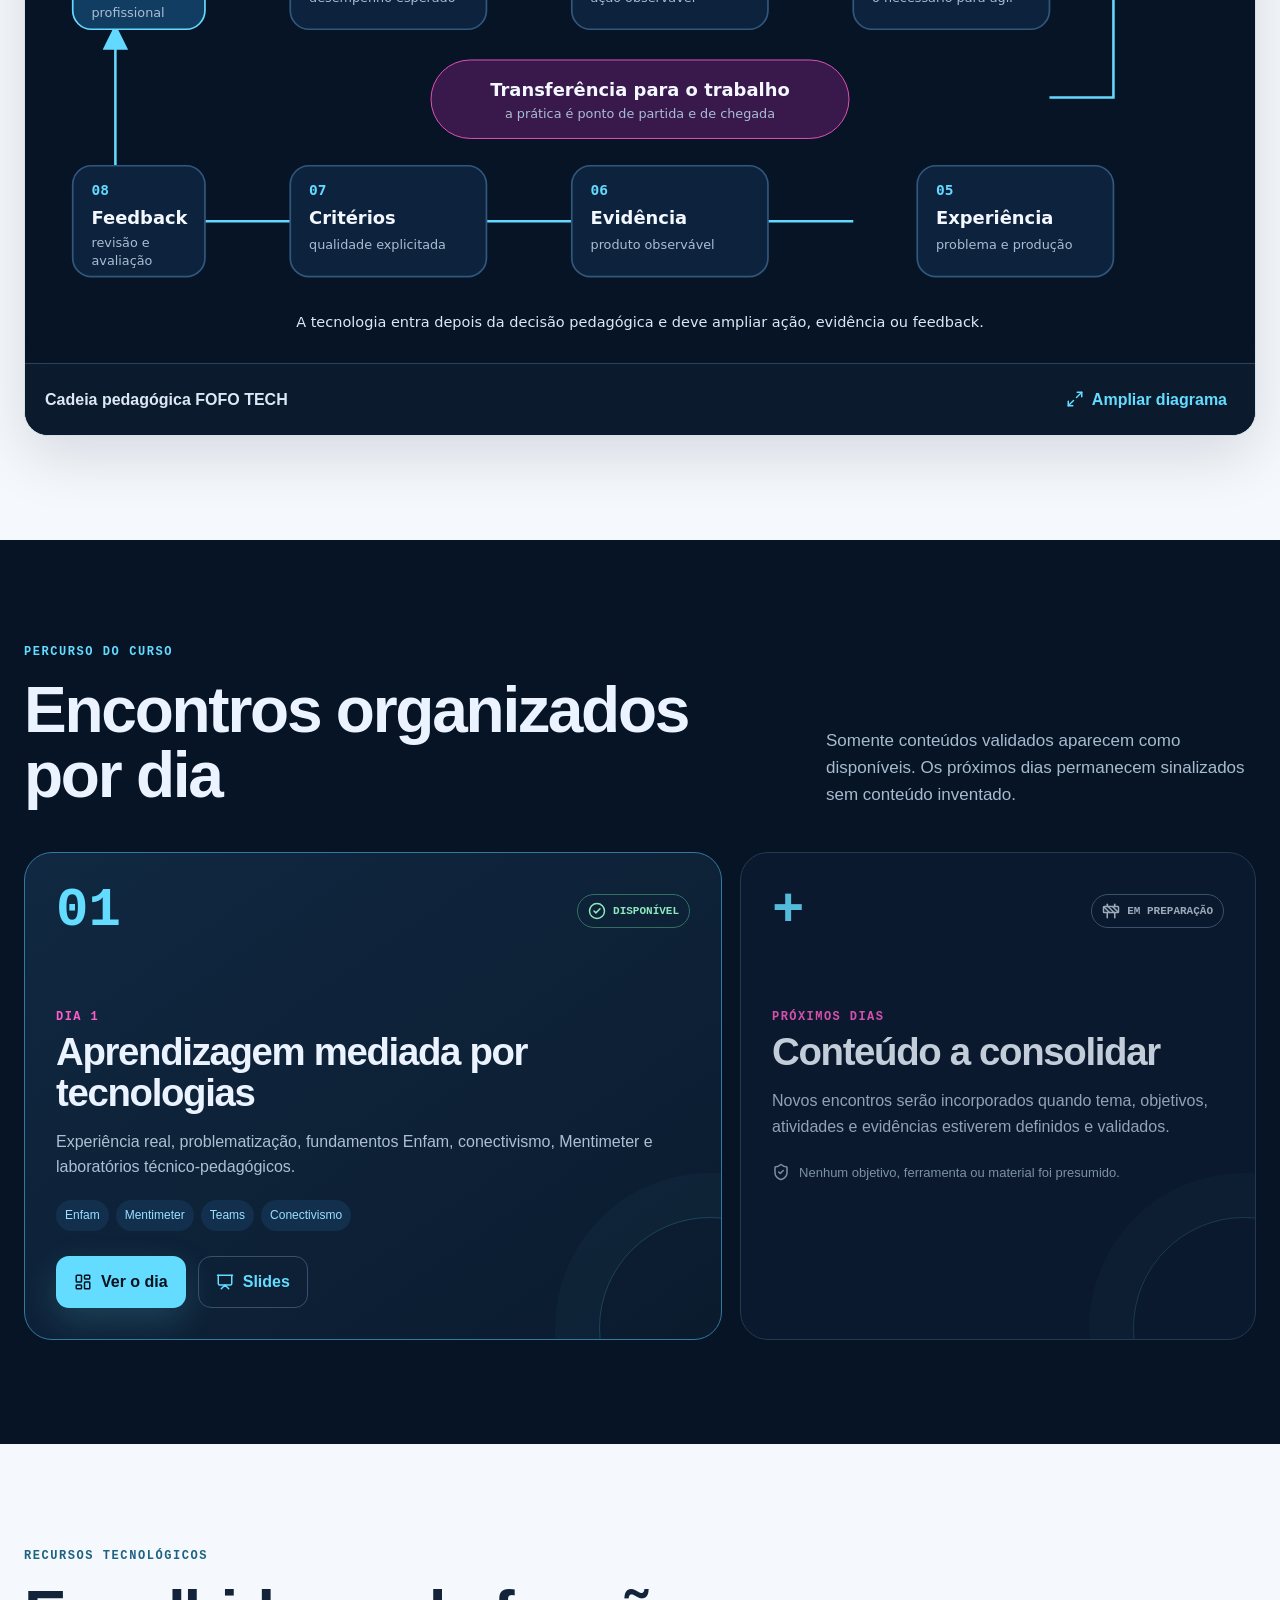
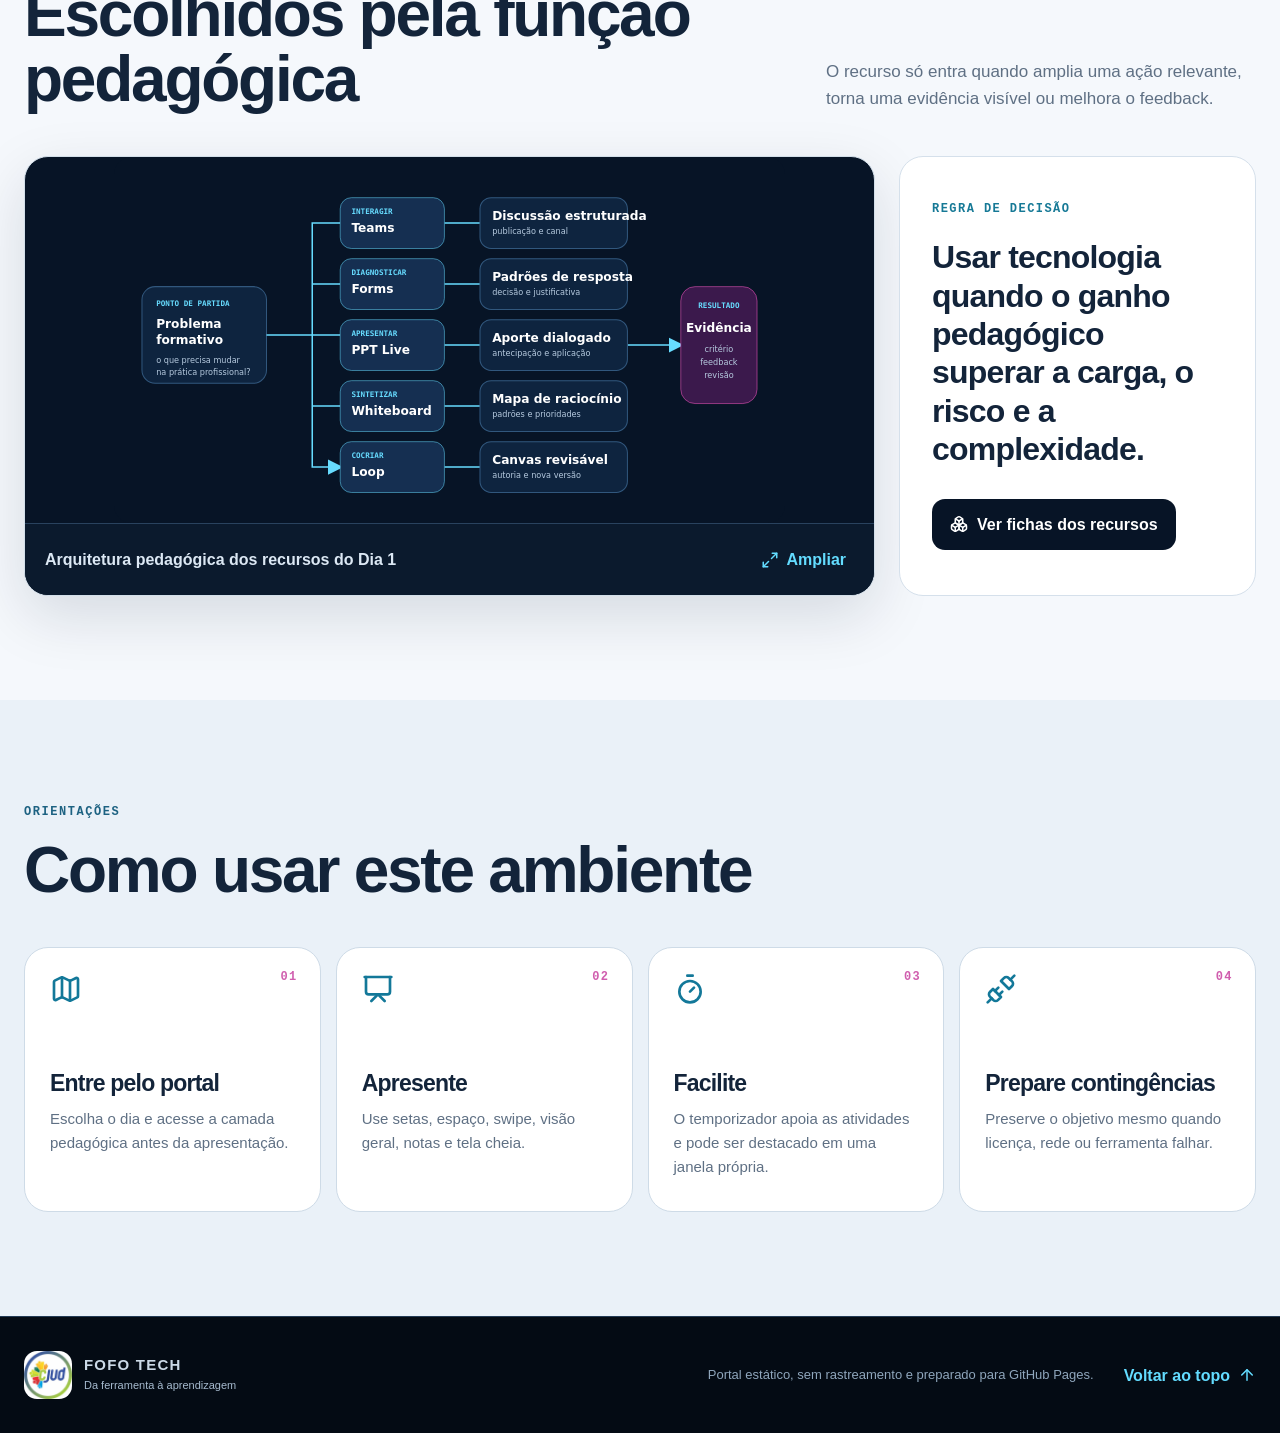
==== commit 6b1b73d3: "Atualiza Dia 1 com Mentimeter e fundamentos Enfam" ====
--- a/index.html
+++ b/index.html
@@ -42,7 +42,7 @@
     <section class="section section-dark" id="encontros" aria-labelledby="meetings-title"><div class="container">
       <div class="section-heading"><div><p class="eyebrow">Percurso do curso</p><h2 id="meetings-title">Encontros organizados por dia</h2></div><p>Somente conteúdos validados aparecem como disponíveis. Os próximos dias permanecem sinalizados sem conteúdo inventado.</p></div>
       <div class="day-grid">
-        <article class="day-card day-available"><div class="day-top"><span class="day-number">01</span><span class="status status-ready"><i data-lucide="circle-check" aria-hidden="true"></i>Disponível</span></div><p class="day-label">Dia 1</p><h3>Aprendizagem mediada e Microsoft Teams</h3><p>Diagnóstico, lentes sobre aprendizagem, decisão tecnológica e seis laboratórios técnico-pedagógicos.</p><ul class="tag-list" aria-label="Temas do Dia 1"><li>Teams</li><li>Forms</li><li>Whiteboard</li><li>Loop</li></ul><div class="card-actions"><a class="button button-primary" href="./dia-1/"><i data-lucide="layout-dashboard" aria-hidden="true"></i>Ver o dia</a><a class="button button-link" href="./encontro-1/"><i data-lucide="presentation" aria-hidden="true"></i>Slides</a></div></article>
+        <article class="day-card day-available"><div class="day-top"><span class="day-number">01</span><span class="status status-ready"><i data-lucide="circle-check" aria-hidden="true"></i>Disponível</span></div><p class="day-label">Dia 1</p><h3>Aprendizagem mediada por tecnologias</h3><p>Experiência real, problematização, fundamentos Enfam, conectivismo, Mentimeter e laboratórios técnico-pedagógicos.</p><ul class="tag-list" aria-label="Temas do Dia 1"><li>Enfam</li><li>Mentimeter</li><li>Teams</li><li>Conectivismo</li></ul><div class="card-actions"><a class="button button-primary" href="./dia-1/"><i data-lucide="layout-dashboard" aria-hidden="true"></i>Ver o dia</a><a class="button button-link" href="./encontro-1/"><i data-lucide="presentation" aria-hidden="true"></i>Slides</a></div></article>
         <article class="day-card day-pending" aria-label="Próximos encontros em preparação"><div class="day-top"><span class="day-number">+</span><span class="status"><i data-lucide="construction" aria-hidden="true"></i>Em preparação</span></div><p class="day-label">Próximos dias</p><h3>Conteúdo a consolidar</h3><p>Novos encontros serão incorporados quando tema, objetivos, atividades e evidências estiverem definidos e validados.</p><p class="pending-note"><i data-lucide="shield-check" aria-hidden="true"></i>Nenhum objetivo, ferramenta ou material foi presumido.</p></article>
       </div>
     </div></section>
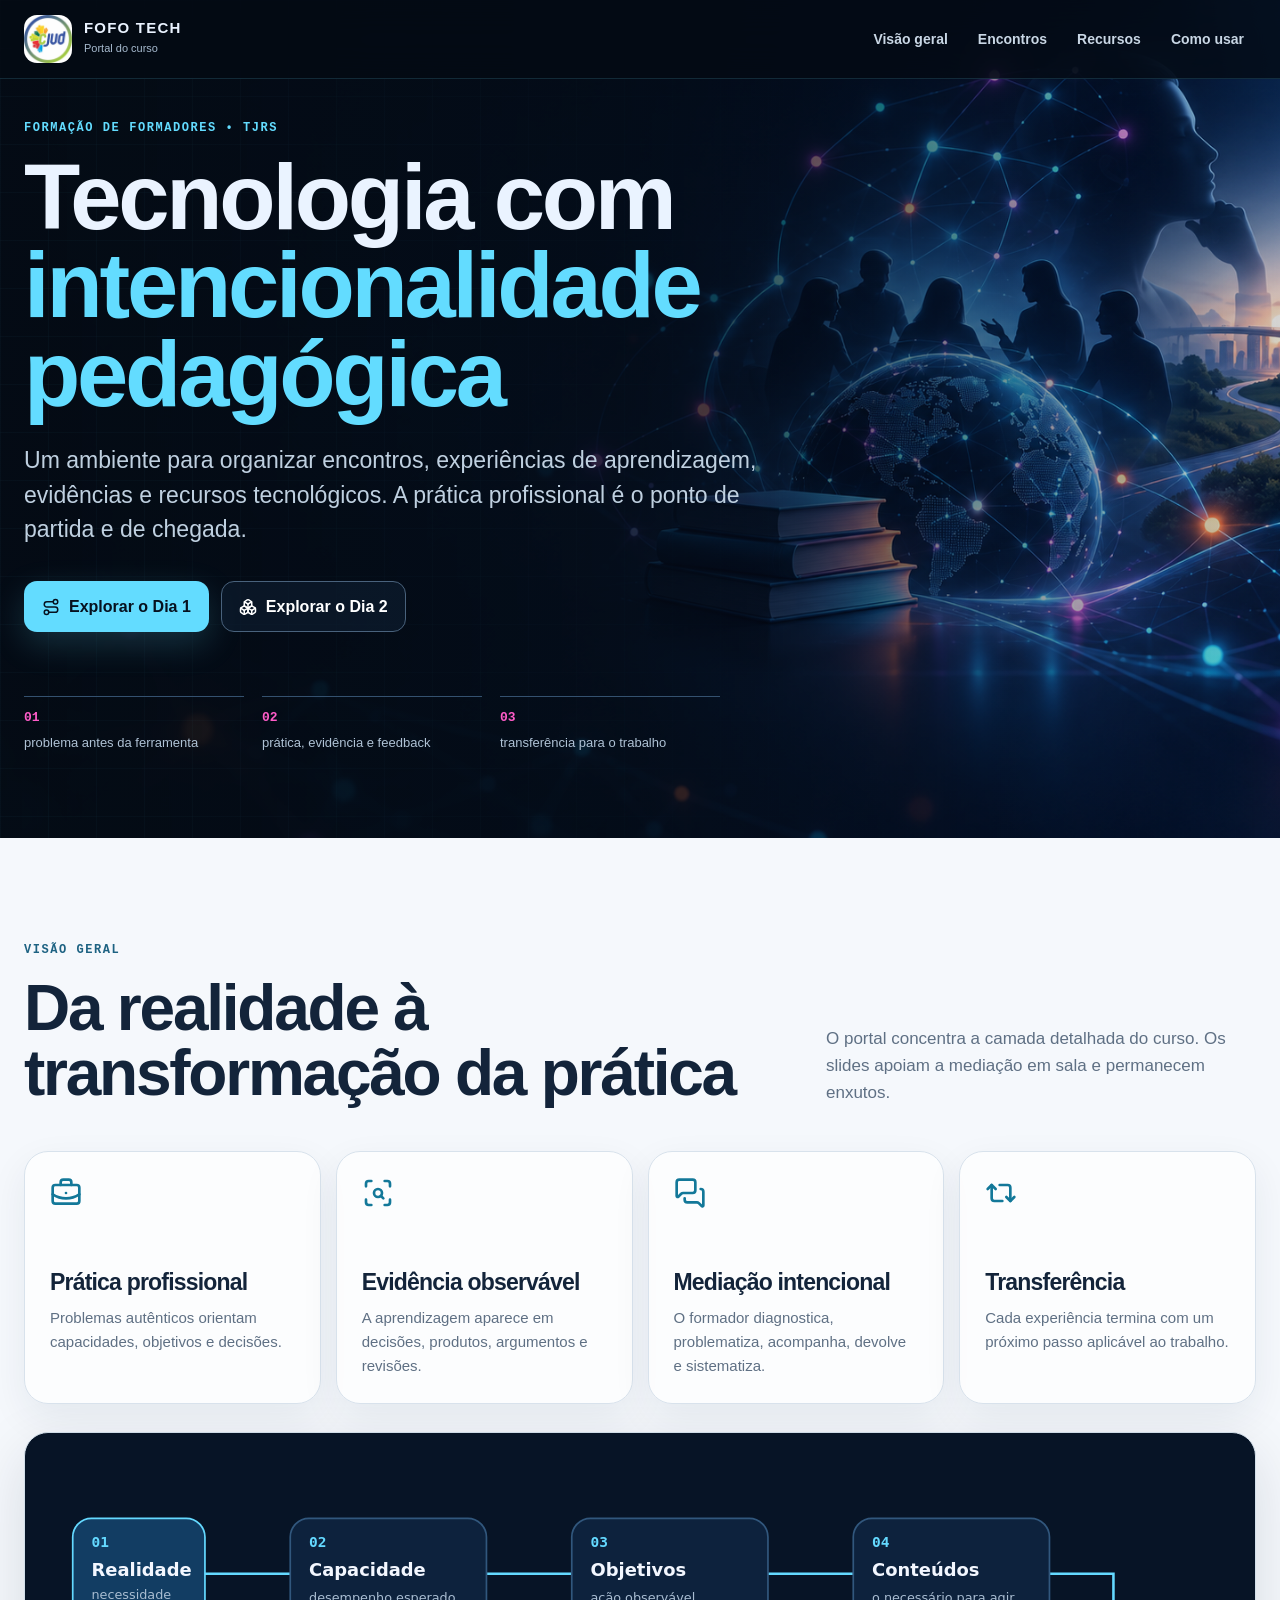
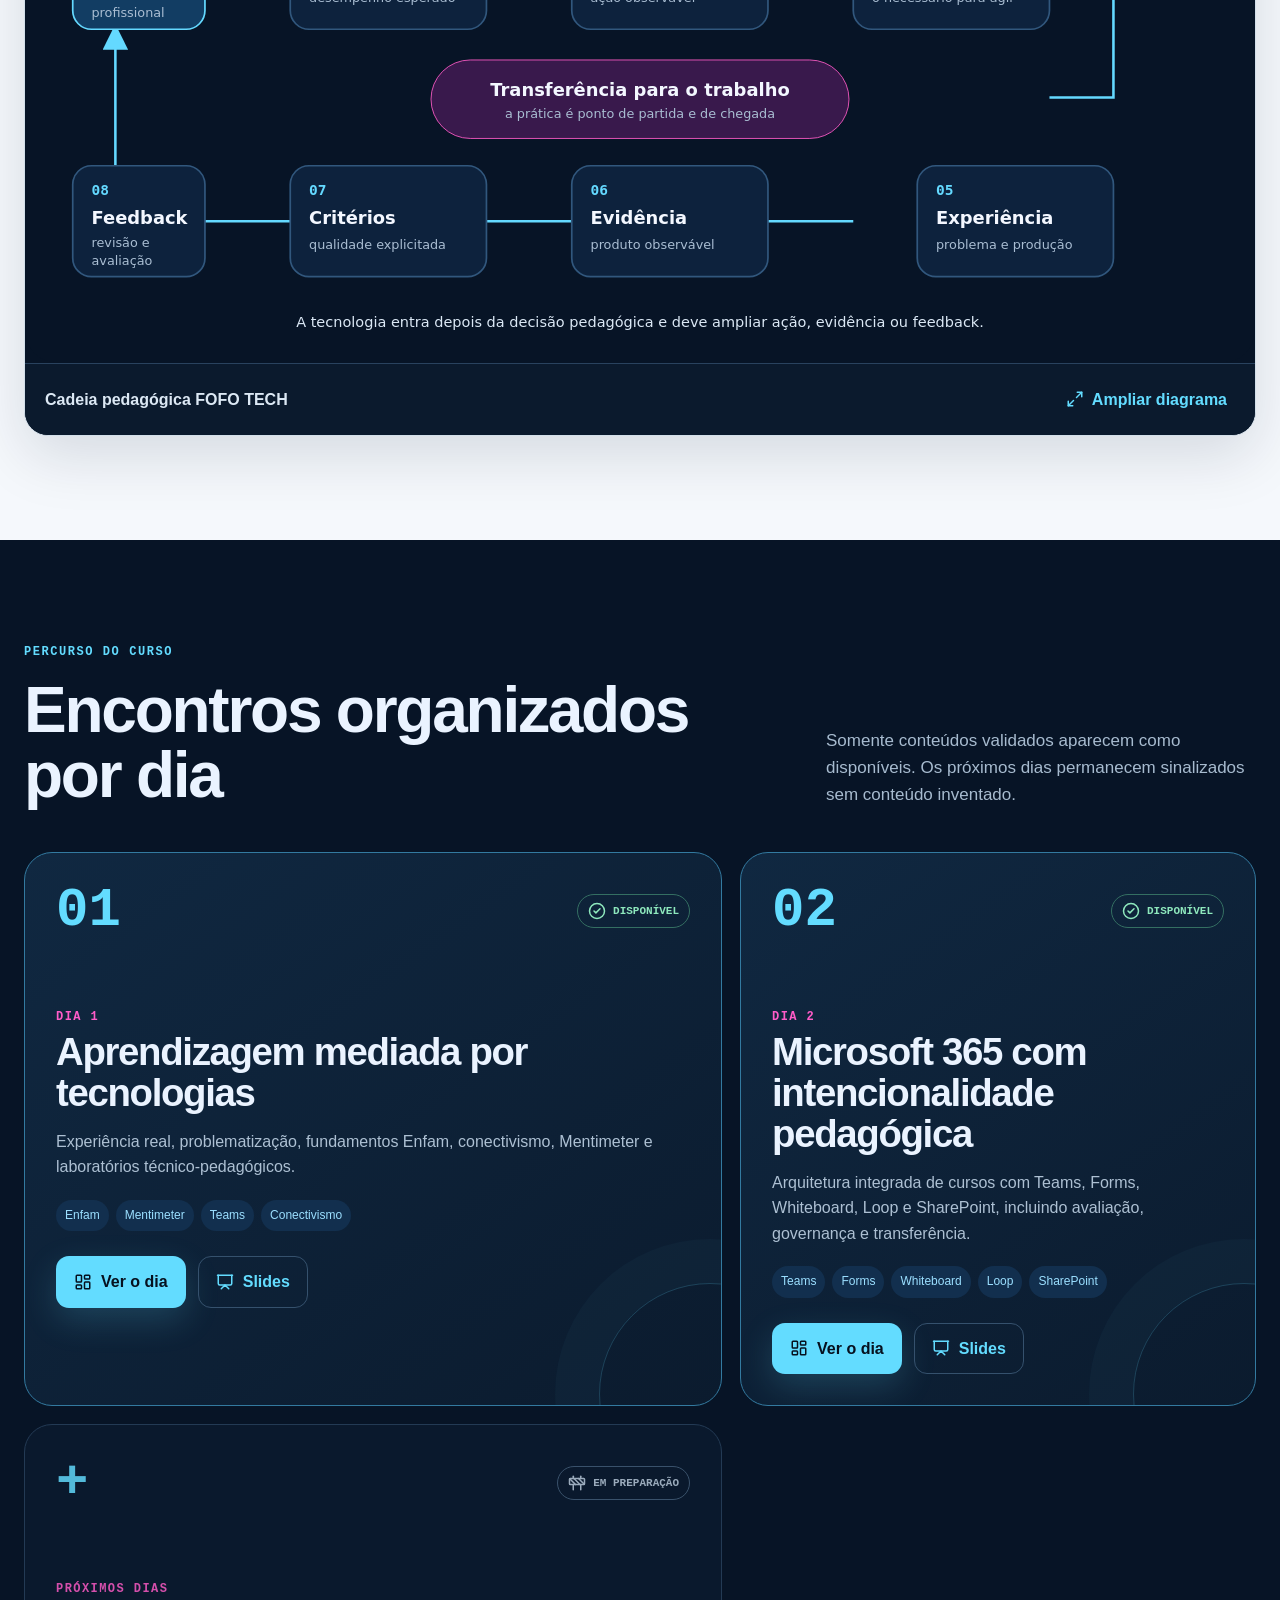
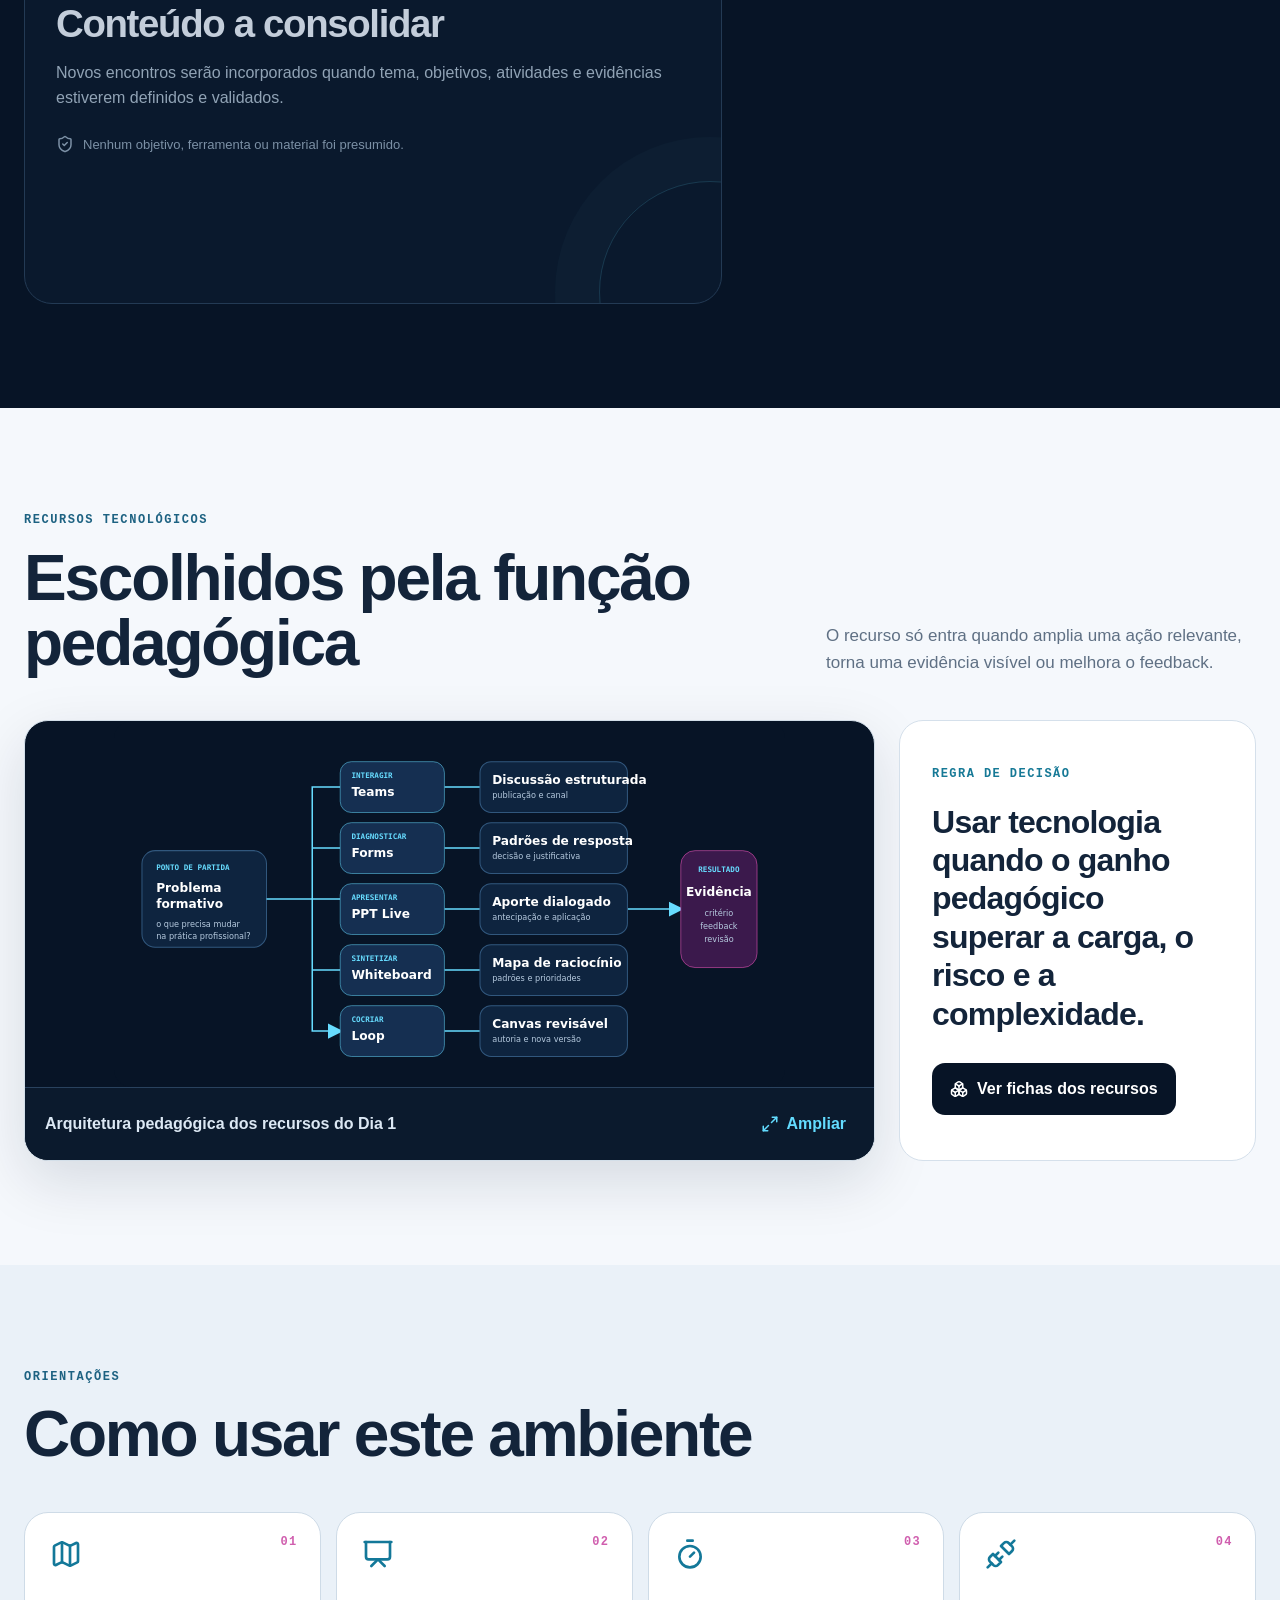
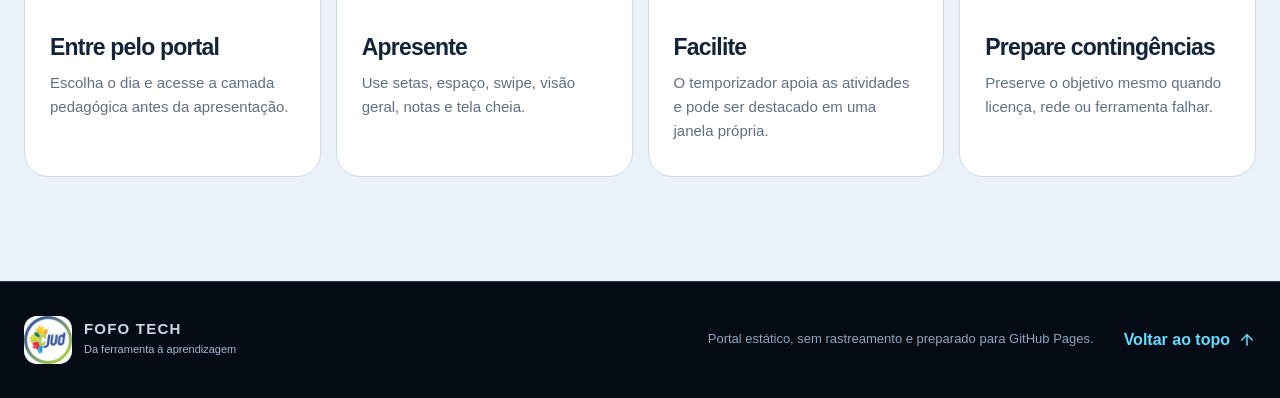
==== commit 23dc2ef1: "Adiciona apresentacao completa do Dia 2" ====
--- a/index.html
+++ b/index.html
@@ -25,7 +25,7 @@
         <p class="eyebrow">Formação de formadores • TJRS</p>
         <h1 id="hero-title">Tecnologia com <span>intencionalidade pedagógica</span></h1>
         <p class="hero-lead">Um ambiente para organizar encontros, experiências de aprendizagem, evidências e recursos tecnológicos. A prática profissional é o ponto de partida e de chegada.</p>
-        <div class="hero-actions"><a class="button button-primary" href="./dia-1/"><i data-lucide="route" aria-hidden="true"></i>Explorar o Dia 1</a><a class="button button-ghost" href="./encontro-1/"><i data-lucide="presentation" aria-hidden="true"></i>Abrir apresentação</a></div>
+        <div class="hero-actions"><a class="button button-primary" href="./dia-1/"><i data-lucide="route" aria-hidden="true"></i>Explorar o Dia 1</a><a class="button button-ghost" href="./dia-2/"><i data-lucide="boxes" aria-hidden="true"></i>Explorar o Dia 2</a></div>
         <ul class="hero-facts" aria-label="Características do curso"><li><span>01</span> problema antes da ferramenta</li><li><span>02</span> prática, evidência e feedback</li><li><span>03</span> transferência para o trabalho</li></ul>
       </div>
     </section>
@@ -43,6 +43,7 @@
       <div class="section-heading"><div><p class="eyebrow">Percurso do curso</p><h2 id="meetings-title">Encontros organizados por dia</h2></div><p>Somente conteúdos validados aparecem como disponíveis. Os próximos dias permanecem sinalizados sem conteúdo inventado.</p></div>
       <div class="day-grid">
         <article class="day-card day-available"><div class="day-top"><span class="day-number">01</span><span class="status status-ready"><i data-lucide="circle-check" aria-hidden="true"></i>Disponível</span></div><p class="day-label">Dia 1</p><h3>Aprendizagem mediada por tecnologias</h3><p>Experiência real, problematização, fundamentos Enfam, conectivismo, Mentimeter e laboratórios técnico-pedagógicos.</p><ul class="tag-list" aria-label="Temas do Dia 1"><li>Enfam</li><li>Mentimeter</li><li>Teams</li><li>Conectivismo</li></ul><div class="card-actions"><a class="button button-primary" href="./dia-1/"><i data-lucide="layout-dashboard" aria-hidden="true"></i>Ver o dia</a><a class="button button-link" href="./encontro-1/"><i data-lucide="presentation" aria-hidden="true"></i>Slides</a></div></article>
+        <article class="day-card day-available"><div class="day-top"><span class="day-number">02</span><span class="status status-ready"><i data-lucide="circle-check" aria-hidden="true"></i>Disponível</span></div><p class="day-label">Dia 2</p><h3>Microsoft 365 com intencionalidade pedagógica</h3><p>Arquitetura integrada de cursos com Teams, Forms, Whiteboard, Loop e SharePoint, incluindo avaliação, governança e transferência.</p><ul class="tag-list" aria-label="Temas do Dia 2"><li>Teams</li><li>Forms</li><li>Whiteboard</li><li>Loop</li><li>SharePoint</li></ul><div class="card-actions"><a class="button button-primary" href="./dia-2/"><i data-lucide="layout-dashboard" aria-hidden="true"></i>Ver o dia</a><a class="button button-link" href="./encontro-2/"><i data-lucide="presentation" aria-hidden="true"></i>Slides</a></div></article>
         <article class="day-card day-pending" aria-label="Próximos encontros em preparação"><div class="day-top"><span class="day-number">+</span><span class="status"><i data-lucide="construction" aria-hidden="true"></i>Em preparação</span></div><p class="day-label">Próximos dias</p><h3>Conteúdo a consolidar</h3><p>Novos encontros serão incorporados quando tema, objetivos, atividades e evidências estiverem definidos e validados.</p><p class="pending-note"><i data-lucide="shield-check" aria-hidden="true"></i>Nenhum objetivo, ferramenta ou material foi presumido.</p></article>
       </div>
     </div></section>
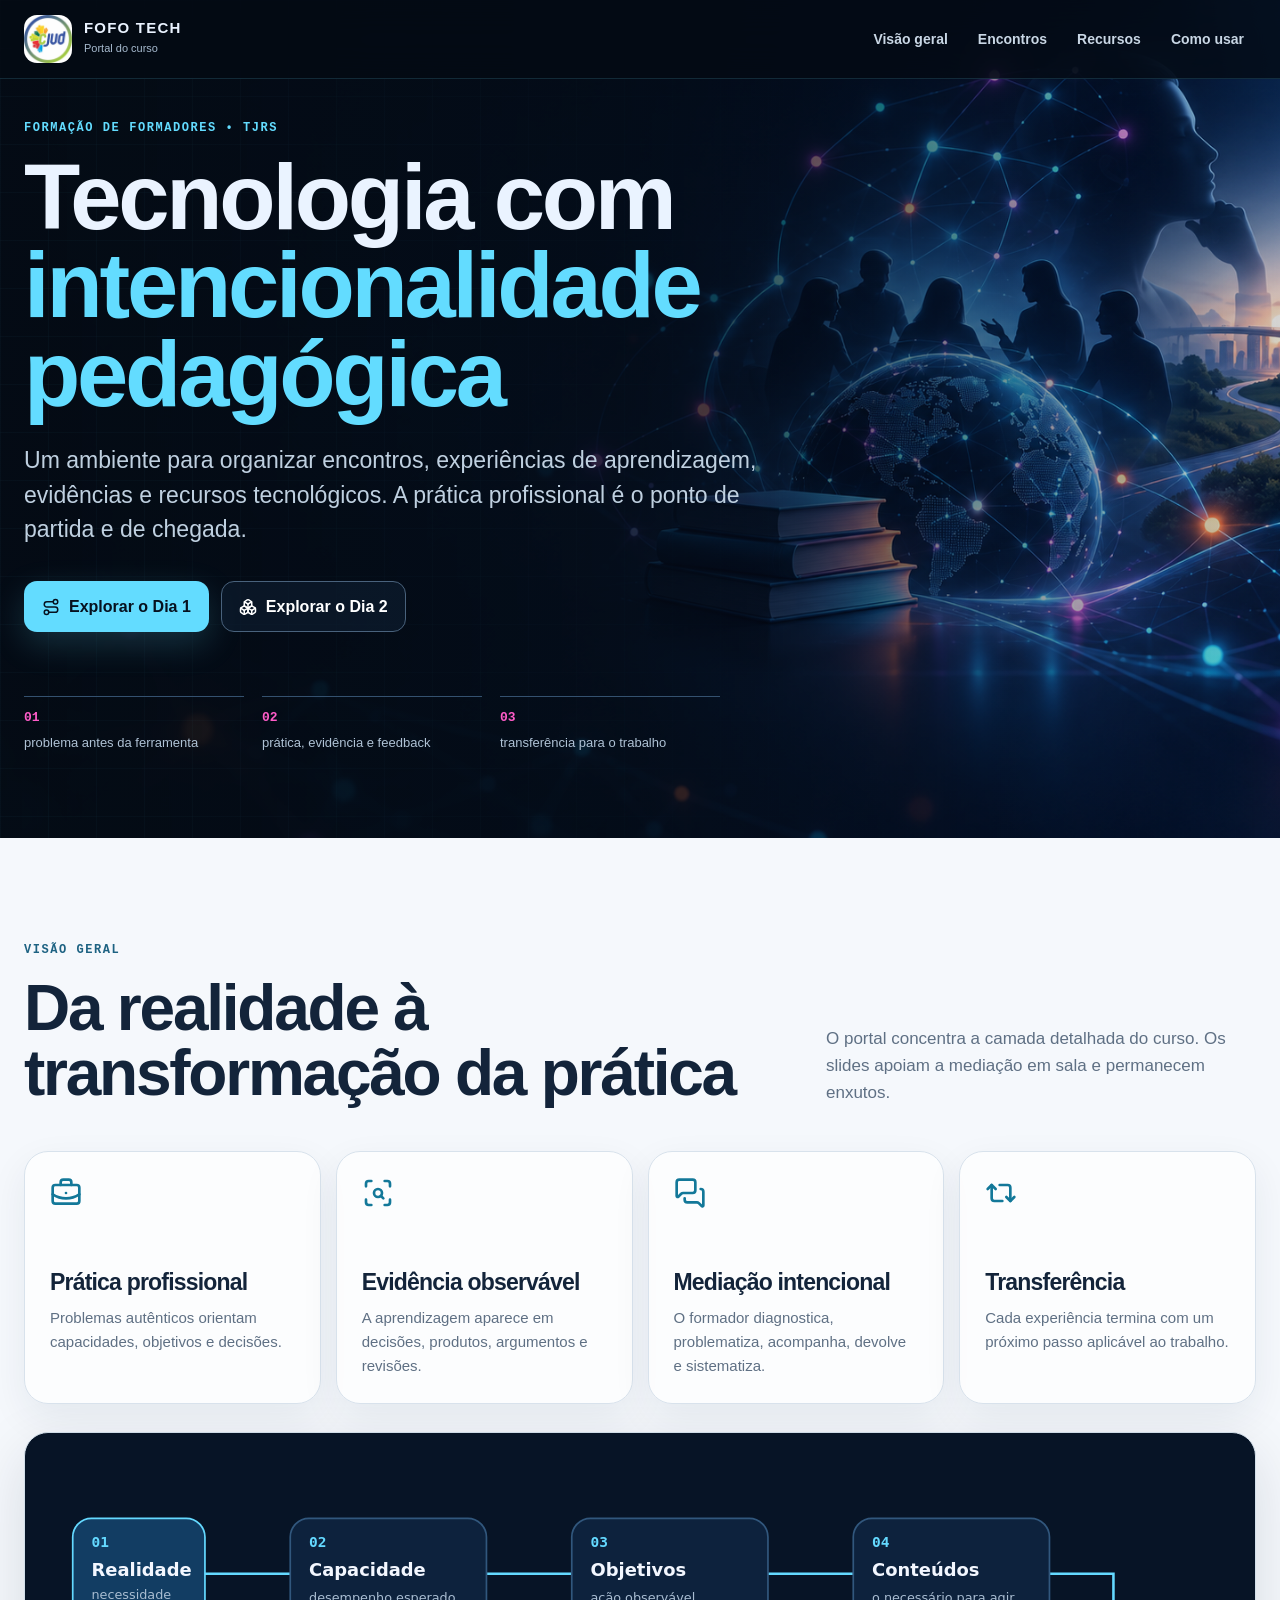
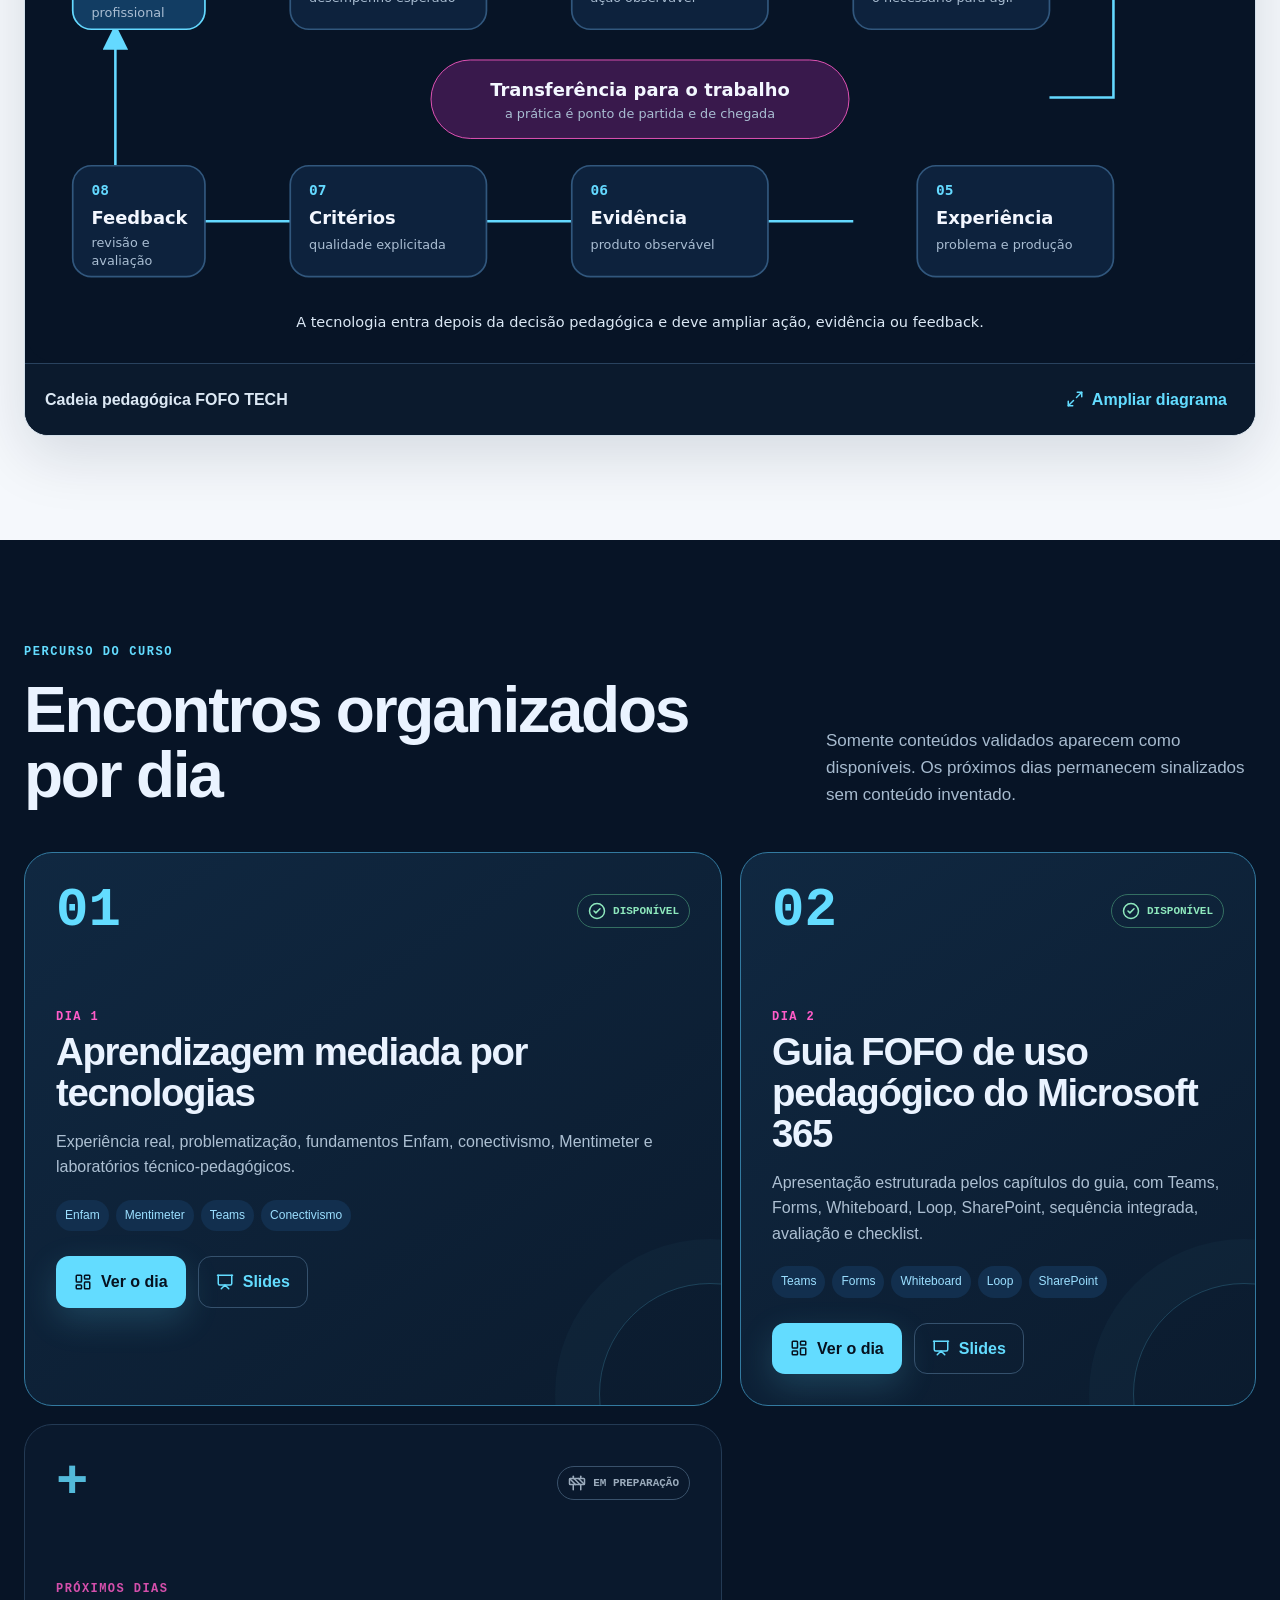
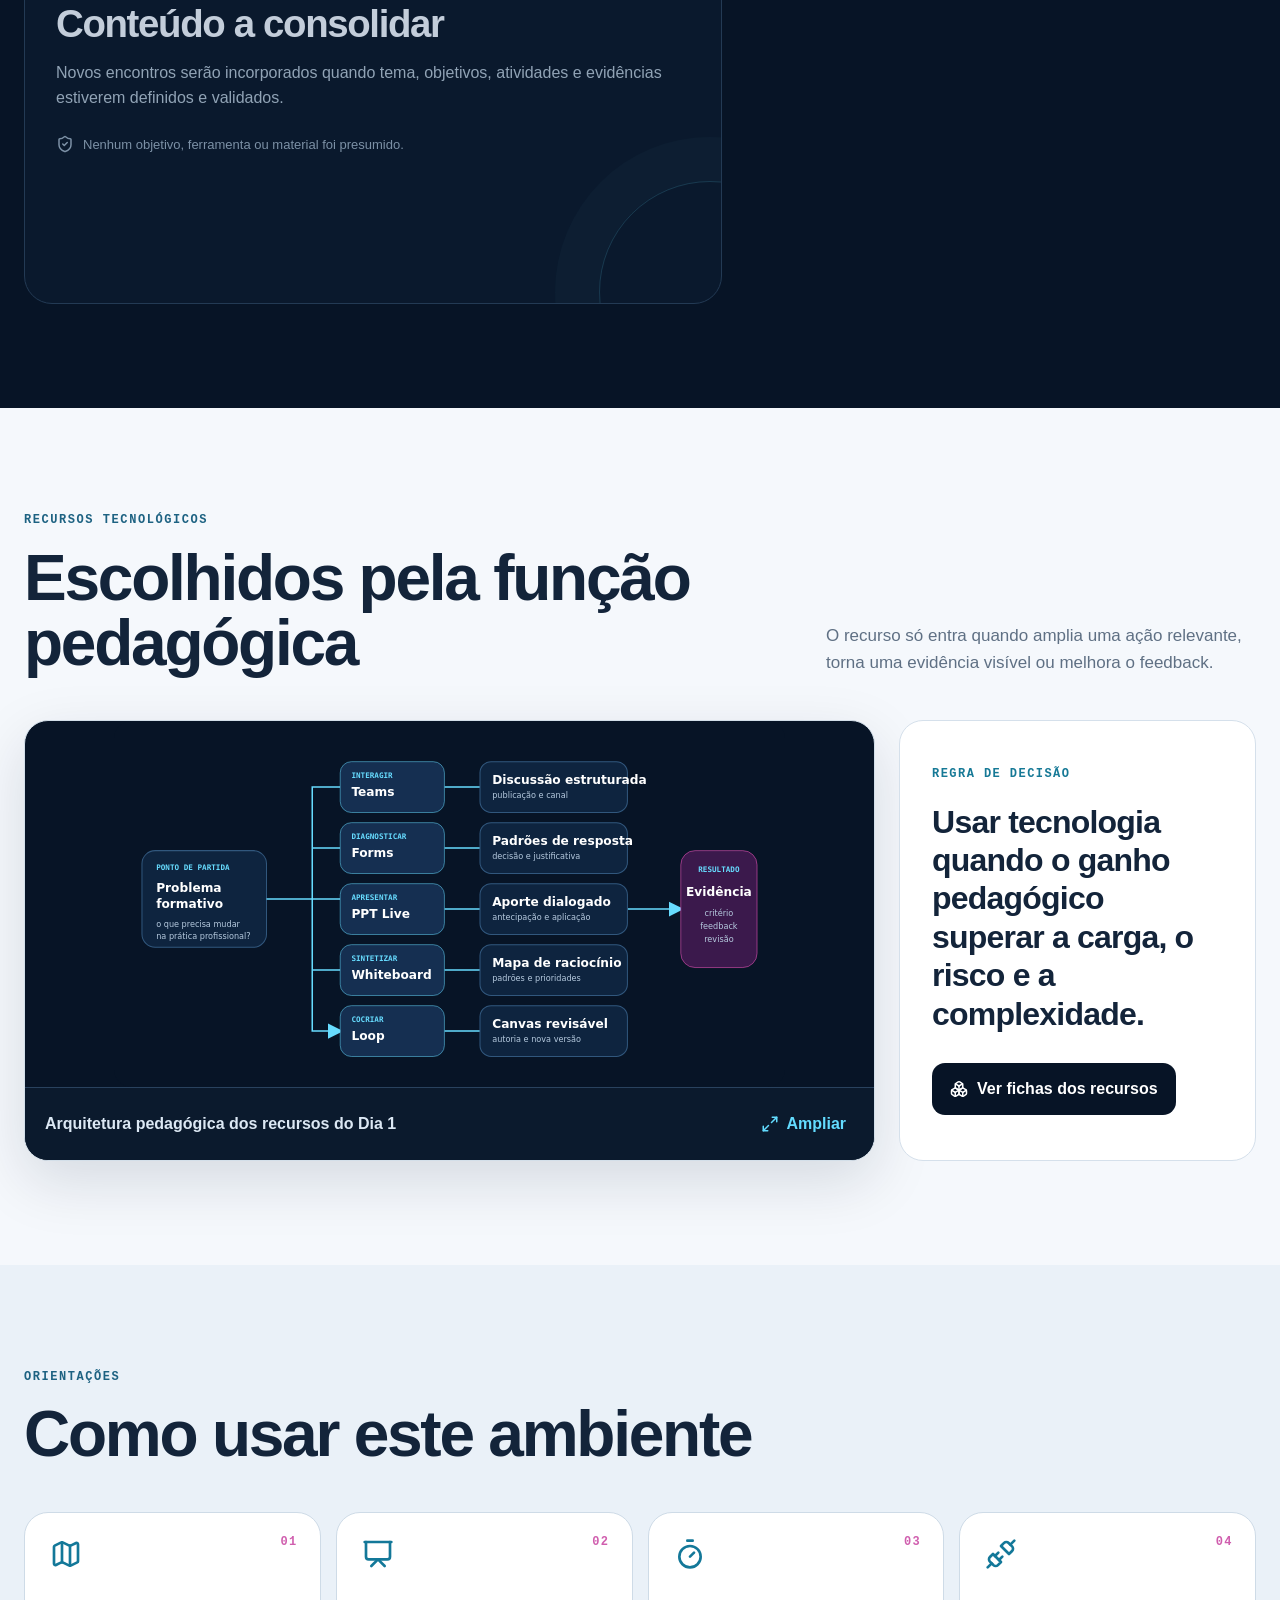
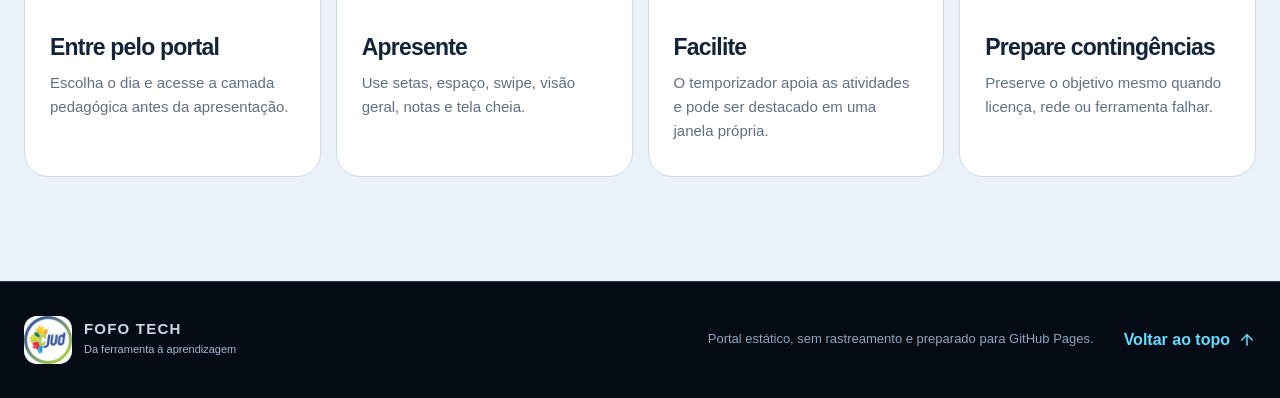
==== commit e13949a4: "Reestrutura Dia 2 conforme o guia de referencia" ====
--- a/index.html
+++ b/index.html
@@ -43,7 +43,7 @@
       <div class="section-heading"><div><p class="eyebrow">Percurso do curso</p><h2 id="meetings-title">Encontros organizados por dia</h2></div><p>Somente conteúdos validados aparecem como disponíveis. Os próximos dias permanecem sinalizados sem conteúdo inventado.</p></div>
       <div class="day-grid">
         <article class="day-card day-available"><div class="day-top"><span class="day-number">01</span><span class="status status-ready"><i data-lucide="circle-check" aria-hidden="true"></i>Disponível</span></div><p class="day-label">Dia 1</p><h3>Aprendizagem mediada por tecnologias</h3><p>Experiência real, problematização, fundamentos Enfam, conectivismo, Mentimeter e laboratórios técnico-pedagógicos.</p><ul class="tag-list" aria-label="Temas do Dia 1"><li>Enfam</li><li>Mentimeter</li><li>Teams</li><li>Conectivismo</li></ul><div class="card-actions"><a class="button button-primary" href="./dia-1/"><i data-lucide="layout-dashboard" aria-hidden="true"></i>Ver o dia</a><a class="button button-link" href="./encontro-1/"><i data-lucide="presentation" aria-hidden="true"></i>Slides</a></div></article>
-        <article class="day-card day-available"><div class="day-top"><span class="day-number">02</span><span class="status status-ready"><i data-lucide="circle-check" aria-hidden="true"></i>Disponível</span></div><p class="day-label">Dia 2</p><h3>Microsoft 365 com intencionalidade pedagógica</h3><p>Arquitetura integrada de cursos com Teams, Forms, Whiteboard, Loop e SharePoint, incluindo avaliação, governança e transferência.</p><ul class="tag-list" aria-label="Temas do Dia 2"><li>Teams</li><li>Forms</li><li>Whiteboard</li><li>Loop</li><li>SharePoint</li></ul><div class="card-actions"><a class="button button-primary" href="./dia-2/"><i data-lucide="layout-dashboard" aria-hidden="true"></i>Ver o dia</a><a class="button button-link" href="./encontro-2/"><i data-lucide="presentation" aria-hidden="true"></i>Slides</a></div></article>
+        <article class="day-card day-available"><div class="day-top"><span class="day-number">02</span><span class="status status-ready"><i data-lucide="circle-check" aria-hidden="true"></i>Disponível</span></div><p class="day-label">Dia 2</p><h3>Guia FOFO de uso pedagógico do Microsoft 365</h3><p>Apresentação estruturada pelos capítulos do guia, com Teams, Forms, Whiteboard, Loop, SharePoint, sequência integrada, avaliação e checklist.</p><ul class="tag-list" aria-label="Temas do Dia 2"><li>Teams</li><li>Forms</li><li>Whiteboard</li><li>Loop</li><li>SharePoint</li></ul><div class="card-actions"><a class="button button-primary" href="./dia-2/"><i data-lucide="layout-dashboard" aria-hidden="true"></i>Ver o dia</a><a class="button button-link" href="./encontro-2/"><i data-lucide="presentation" aria-hidden="true"></i>Slides</a></div></article>
         <article class="day-card day-pending" aria-label="Próximos encontros em preparação"><div class="day-top"><span class="day-number">+</span><span class="status"><i data-lucide="construction" aria-hidden="true"></i>Em preparação</span></div><p class="day-label">Próximos dias</p><h3>Conteúdo a consolidar</h3><p>Novos encontros serão incorporados quando tema, objetivos, atividades e evidências estiverem definidos e validados.</p><p class="pending-note"><i data-lucide="shield-check" aria-hidden="true"></i>Nenhum objetivo, ferramenta ou material foi presumido.</p></article>
       </div>
     </div></section>
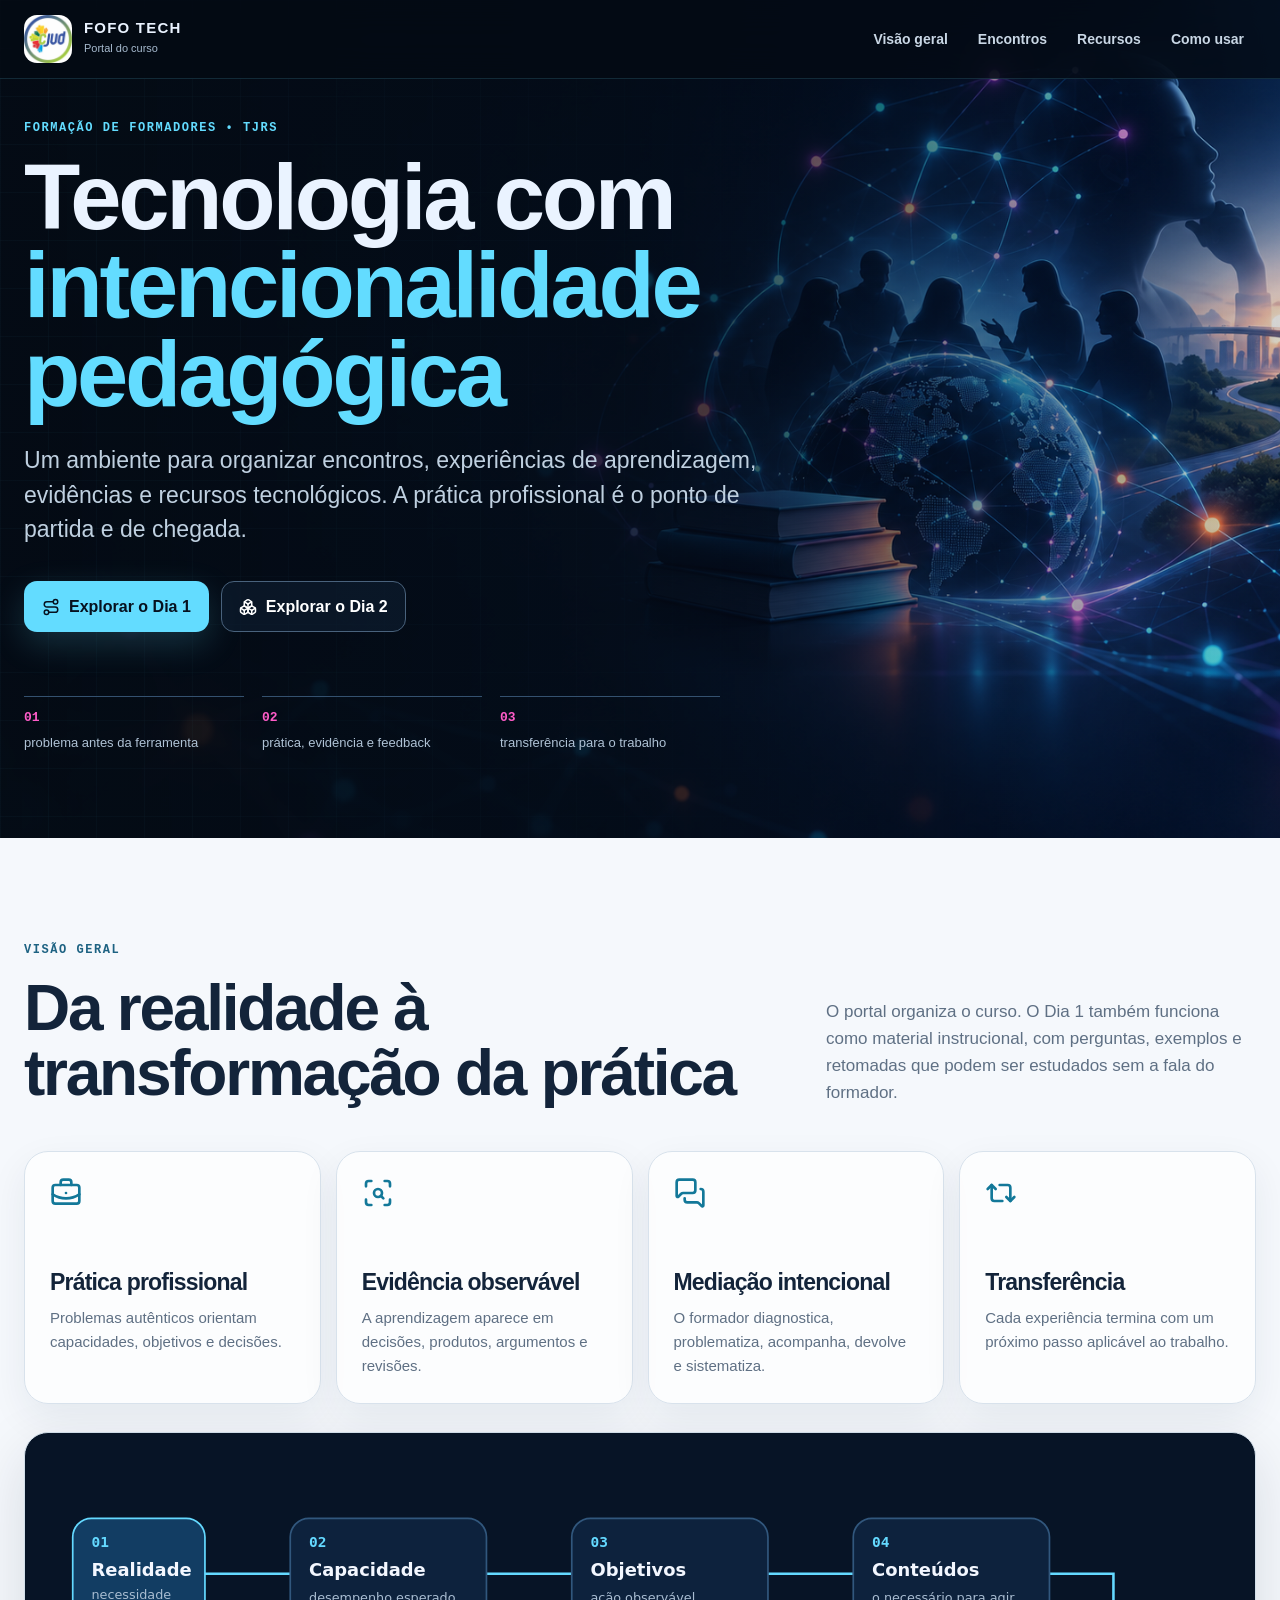
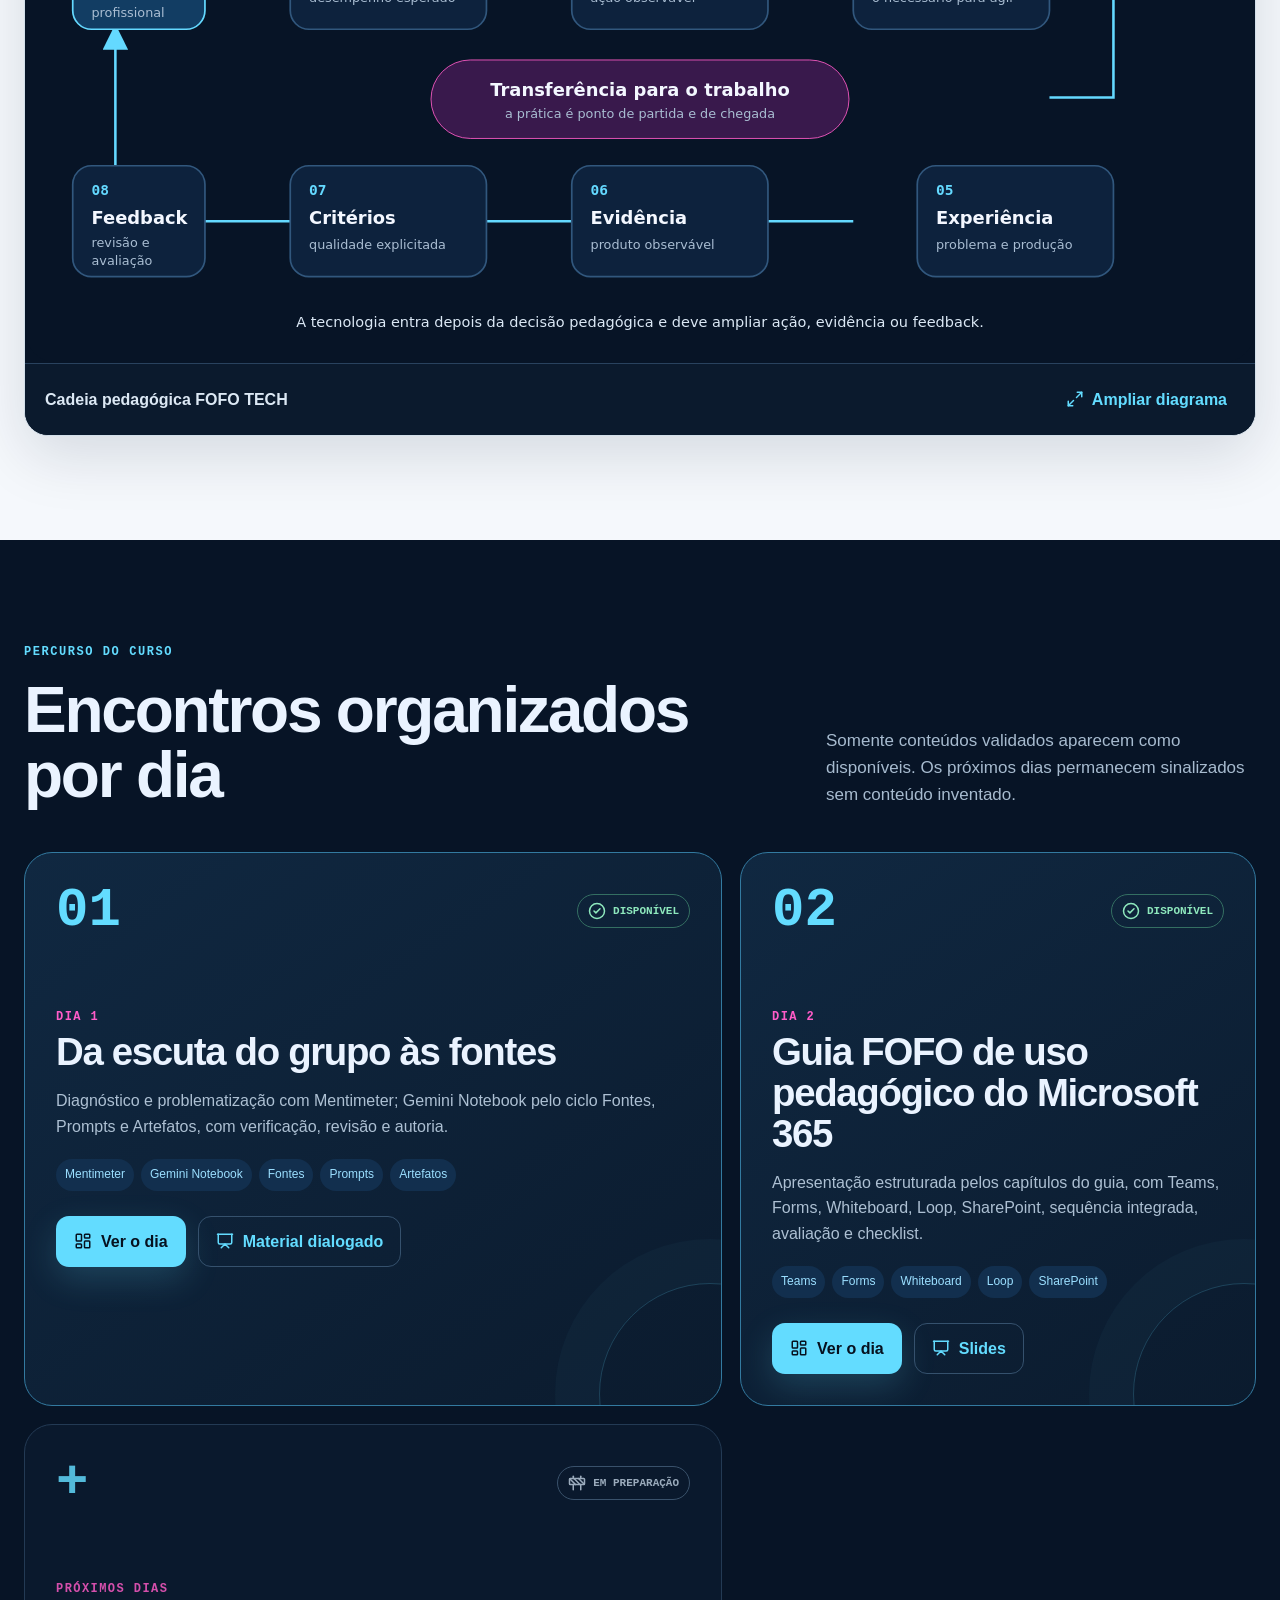
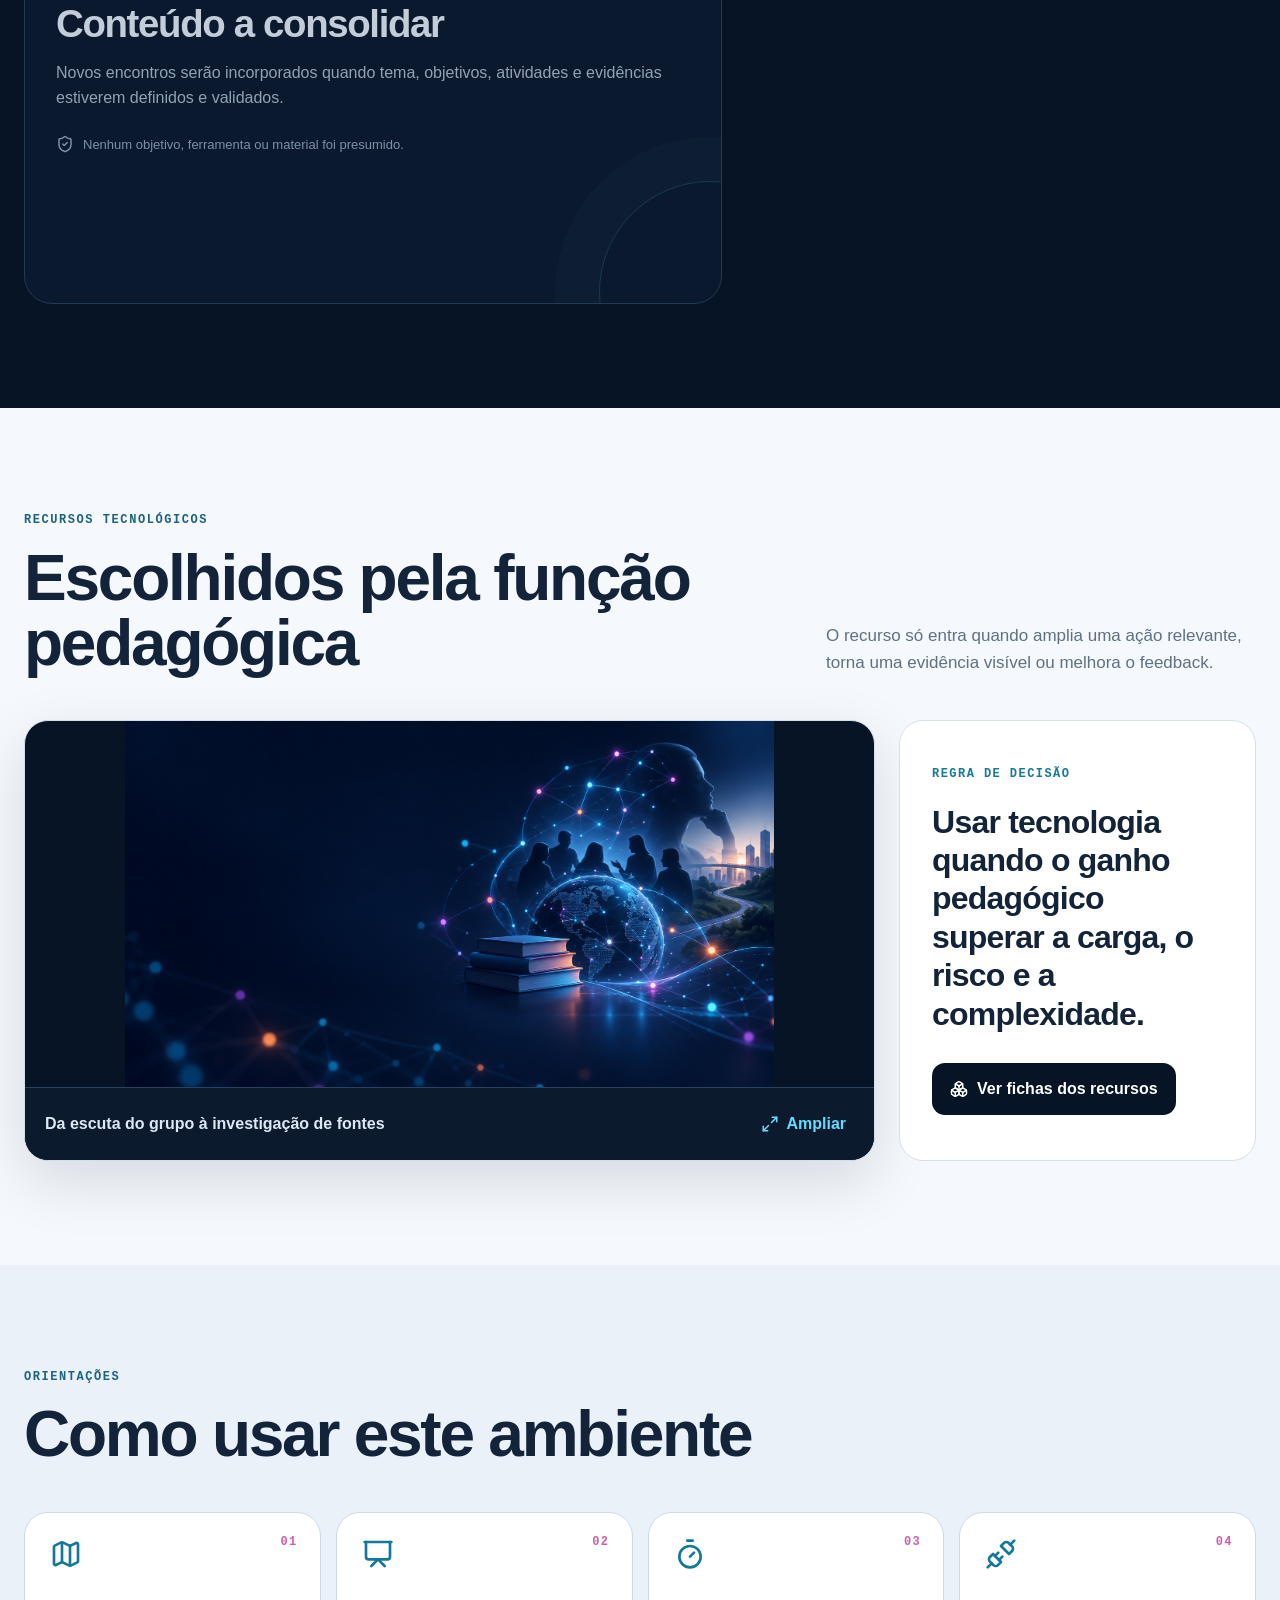
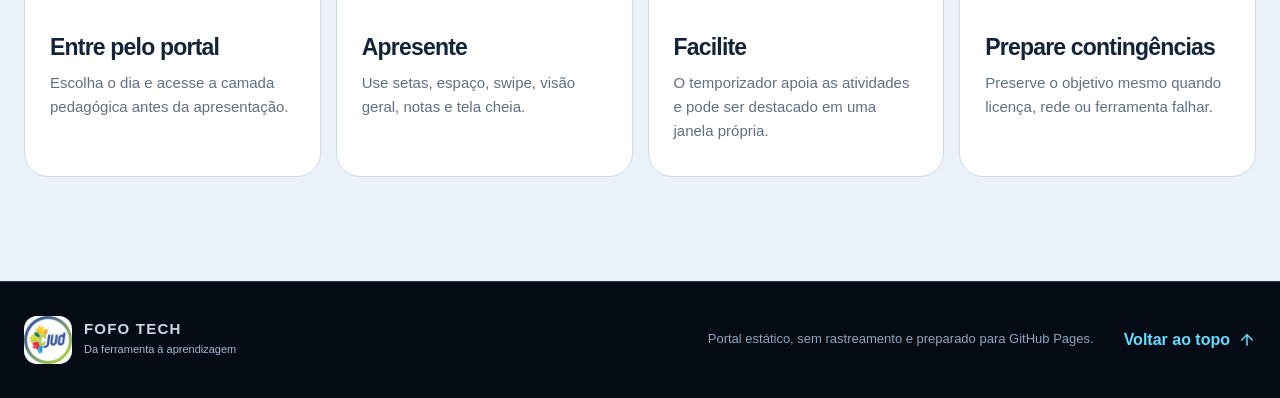
==== commit cf189641: "Reformula Dia 1 como material dialogado" ====
--- a/index.html
+++ b/index.html
@@ -30,7 +30,7 @@
       </div>
     </section>
     <section class="section" id="visao-geral" aria-labelledby="overview-title"><div class="container">
-      <div class="section-heading"><div><p class="eyebrow">Visão geral</p><h2 id="overview-title">Da realidade à transformação da prática</h2></div><p>O portal concentra a camada detalhada do curso. Os slides apoiam a mediação em sala e permanecem enxutos.</p></div>
+      <div class="section-heading"><div><p class="eyebrow">Visão geral</p><h2 id="overview-title">Da realidade à transformação da prática</h2></div><p>O portal organiza o curso. O Dia 1 também funciona como material instrucional, com perguntas, exemplos e retomadas que podem ser estudados sem a fala do formador.</p></div>
       <div class="principles-grid">
         <article class="glass-card"><i data-lucide="briefcase-business" aria-hidden="true"></i><h3>Prática profissional</h3><p>Problemas autênticos orientam capacidades, objetivos e decisões.</p></article>
         <article class="glass-card"><i data-lucide="scan-search" aria-hidden="true"></i><h3>Evidência observável</h3><p>A aprendizagem aparece em decisões, produtos, argumentos e revisões.</p></article>
@@ -42,7 +42,7 @@
     <section class="section section-dark" id="encontros" aria-labelledby="meetings-title"><div class="container">
       <div class="section-heading"><div><p class="eyebrow">Percurso do curso</p><h2 id="meetings-title">Encontros organizados por dia</h2></div><p>Somente conteúdos validados aparecem como disponíveis. Os próximos dias permanecem sinalizados sem conteúdo inventado.</p></div>
       <div class="day-grid">
-        <article class="day-card day-available"><div class="day-top"><span class="day-number">01</span><span class="status status-ready"><i data-lucide="circle-check" aria-hidden="true"></i>Disponível</span></div><p class="day-label">Dia 1</p><h3>Aprendizagem mediada por tecnologias</h3><p>Experiência real, problematização, fundamentos Enfam, conectivismo, Mentimeter e laboratórios técnico-pedagógicos.</p><ul class="tag-list" aria-label="Temas do Dia 1"><li>Enfam</li><li>Mentimeter</li><li>Teams</li><li>Conectivismo</li></ul><div class="card-actions"><a class="button button-primary" href="./dia-1/"><i data-lucide="layout-dashboard" aria-hidden="true"></i>Ver o dia</a><a class="button button-link" href="./encontro-1/"><i data-lucide="presentation" aria-hidden="true"></i>Slides</a></div></article>
+        <article class="day-card day-available"><div class="day-top"><span class="day-number">01</span><span class="status status-ready"><i data-lucide="circle-check" aria-hidden="true"></i>Disponível</span></div><p class="day-label">Dia 1</p><h3>Da escuta do grupo às fontes</h3><p>Diagnóstico e problematização com Mentimeter; Gemini Notebook pelo ciclo Fontes, Prompts e Artefatos, com verificação, revisão e autoria.</p><ul class="tag-list" aria-label="Temas do Dia 1"><li>Mentimeter</li><li>Gemini Notebook</li><li>Fontes</li><li>Prompts</li><li>Artefatos</li></ul><div class="card-actions"><a class="button button-primary" href="./dia-1/"><i data-lucide="layout-dashboard" aria-hidden="true"></i>Ver o dia</a><a class="button button-link" href="./encontro-1/"><i data-lucide="presentation" aria-hidden="true"></i>Material dialogado</a></div></article>
         <article class="day-card day-available"><div class="day-top"><span class="day-number">02</span><span class="status status-ready"><i data-lucide="circle-check" aria-hidden="true"></i>Disponível</span></div><p class="day-label">Dia 2</p><h3>Guia FOFO de uso pedagógico do Microsoft 365</h3><p>Apresentação estruturada pelos capítulos do guia, com Teams, Forms, Whiteboard, Loop, SharePoint, sequência integrada, avaliação e checklist.</p><ul class="tag-list" aria-label="Temas do Dia 2"><li>Teams</li><li>Forms</li><li>Whiteboard</li><li>Loop</li><li>SharePoint</li></ul><div class="card-actions"><a class="button button-primary" href="./dia-2/"><i data-lucide="layout-dashboard" aria-hidden="true"></i>Ver o dia</a><a class="button button-link" href="./encontro-2/"><i data-lucide="presentation" aria-hidden="true"></i>Slides</a></div></article>
         <article class="day-card day-pending" aria-label="Próximos encontros em preparação"><div class="day-top"><span class="day-number">+</span><span class="status"><i data-lucide="construction" aria-hidden="true"></i>Em preparação</span></div><p class="day-label">Próximos dias</p><h3>Conteúdo a consolidar</h3><p>Novos encontros serão incorporados quando tema, objetivos, atividades e evidências estiverem definidos e validados.</p><p class="pending-note"><i data-lucide="shield-check" aria-hidden="true"></i>Nenhum objetivo, ferramenta ou material foi presumido.</p></article>
       </div>
@@ -50,7 +50,7 @@
     <section class="section" id="recursos" aria-labelledby="resources-title"><div class="container">
       <div class="section-heading"><div><p class="eyebrow">Recursos tecnológicos</p><h2 id="resources-title">Escolhidos pela função pedagógica</h2></div><p>O recurso só entra quando amplia uma ação relevante, torna uma evidência visível ou melhora o feedback.</p></div>
       <div class="resource-preview">
-        <figure class="diagram-card media-zoom" data-lightbox-src="./assets/diagramas/arquitetura-m365.svg" data-lightbox-alt="Arquitetura pedagógica dos recursos Microsoft 365 usados no Dia 1"><img src="./assets/diagramas/arquitetura-m365.svg" alt="Arquitetura pedagógica dos recursos Microsoft 365 usados no Dia 1"><figcaption><span>Arquitetura pedagógica dos recursos do Dia 1</span><button type="button" class="text-button"><i data-lucide="maximize-2" aria-hidden="true"></i>Ampliar</button></figcaption></figure>
+        <figure class="diagram-card media-zoom" data-lightbox-src="./assets/imagens/fofo-tech-aprendizagem-em-rede.png" data-lightbox-alt="Pessoas, livros e conexões digitais representando aprendizagem em rede"><img src="./assets/imagens/fofo-tech-aprendizagem-em-rede.png" alt="Pessoas, livros e conexões digitais representando aprendizagem em rede"><figcaption><span>Da escuta do grupo à investigação de fontes</span><button type="button" class="text-button"><i data-lucide="maximize-2" aria-hidden="true"></i>Ampliar</button></figcaption></figure>
         <div class="resource-summary"><span class="mono-label">REGRA DE DECISÃO</span><blockquote>Usar tecnologia quando o ganho pedagógico superar a carga, o risco e a complexidade.</blockquote><a class="button button-dark" href="./dia-1/#recursos"><i data-lucide="boxes" aria-hidden="true"></i>Ver fichas dos recursos</a></div>
       </div>
     </div></section>
